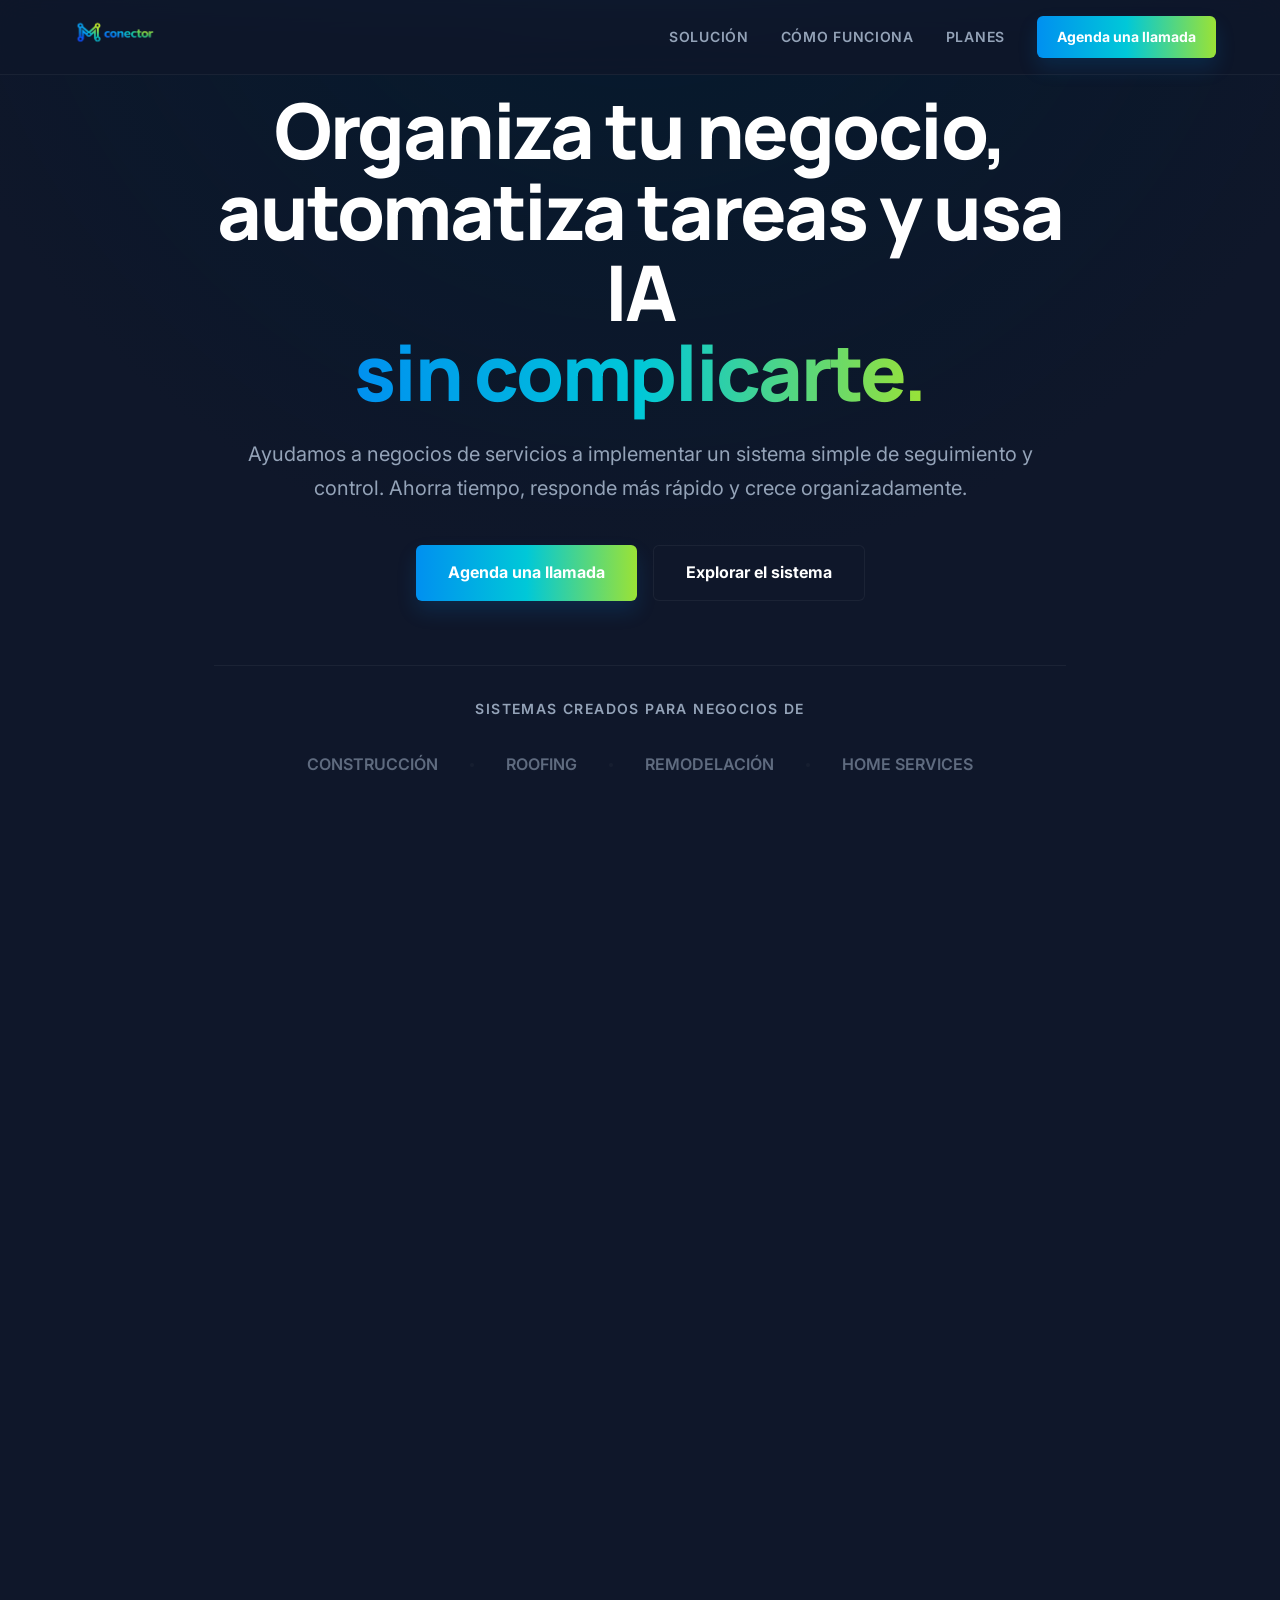
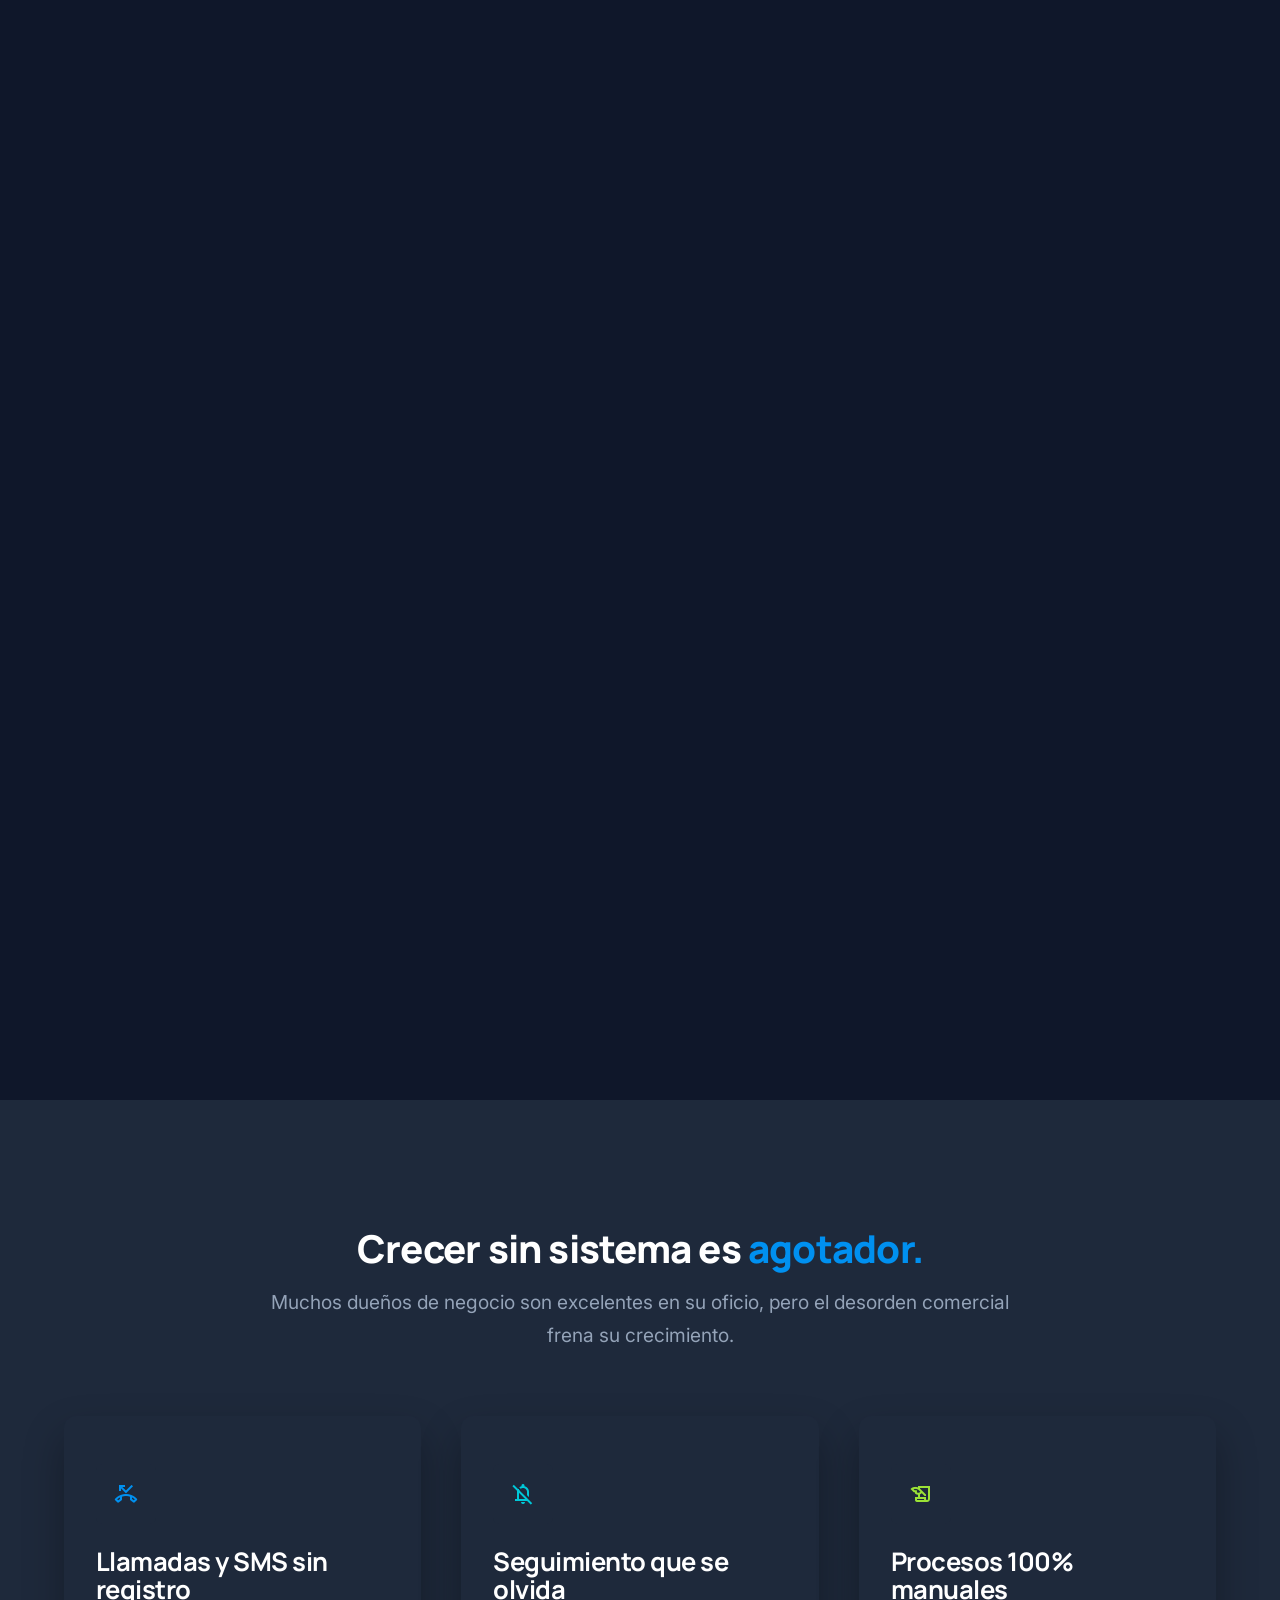
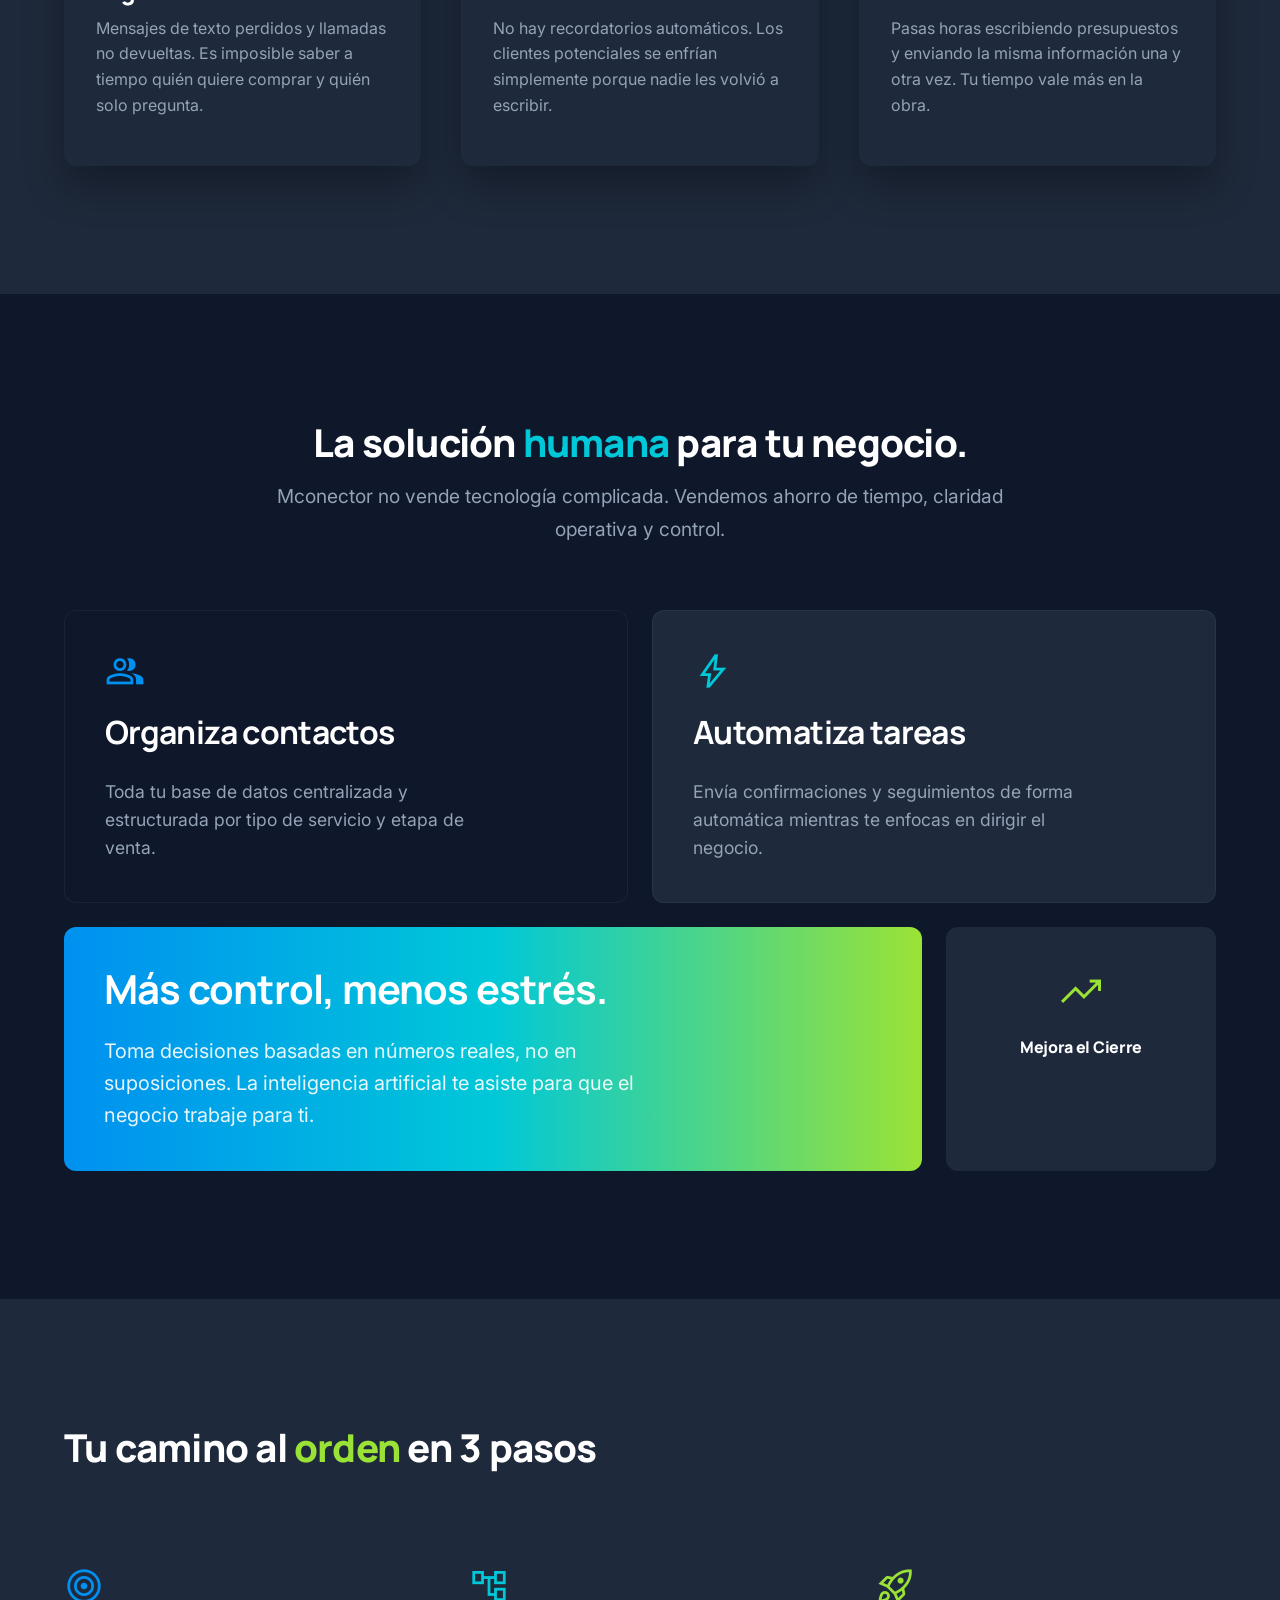
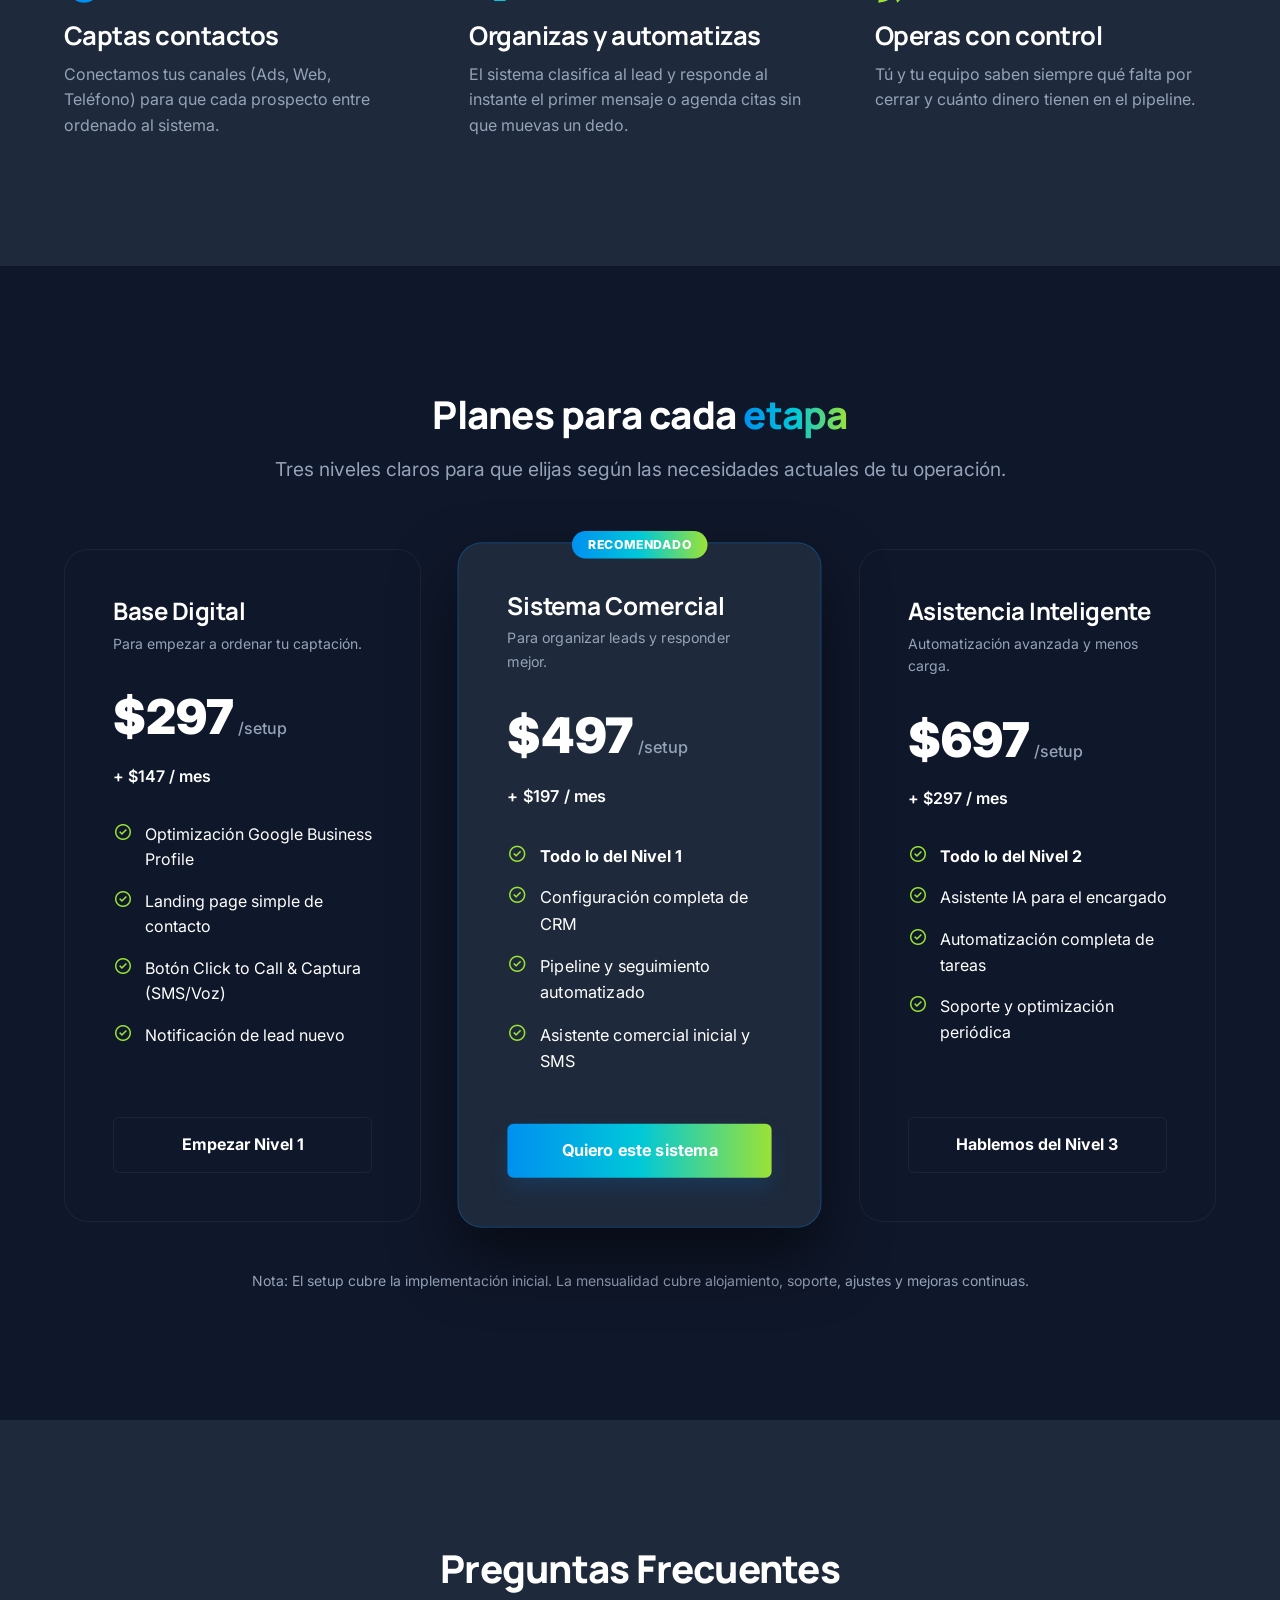
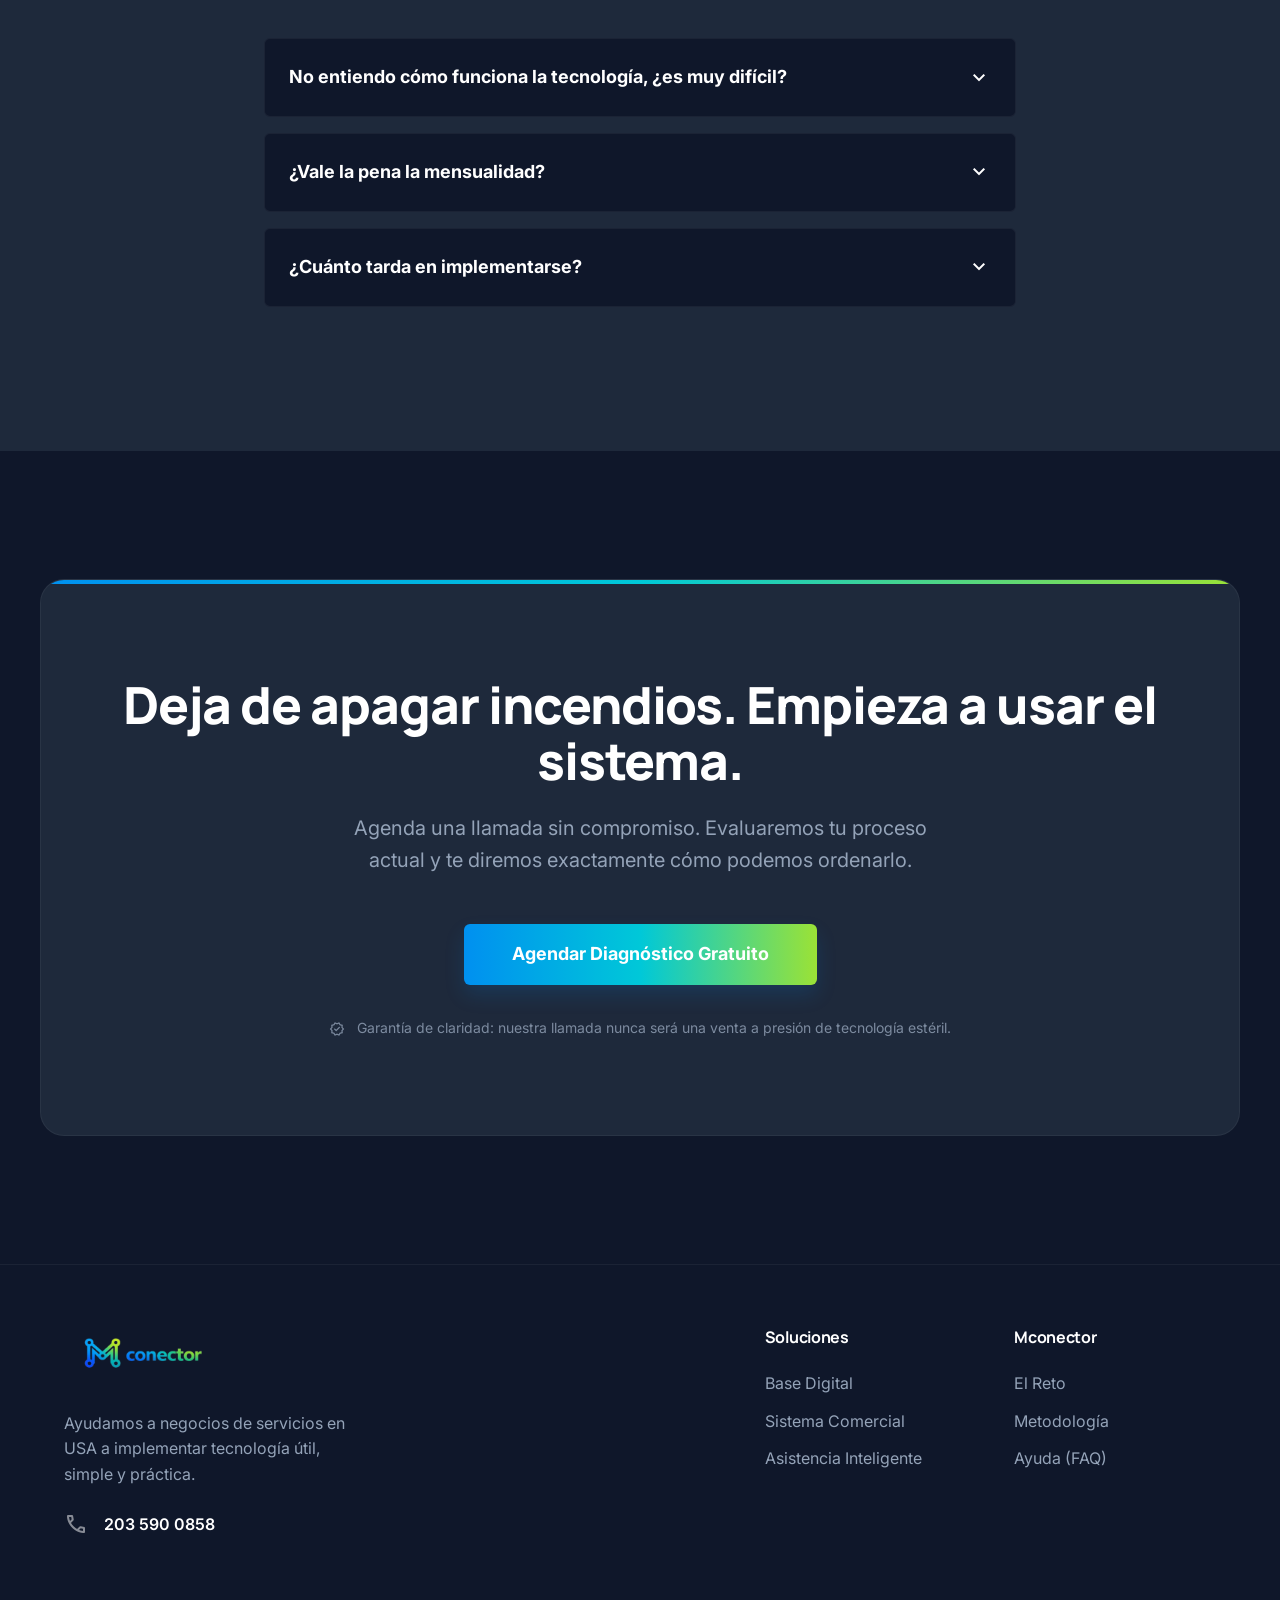
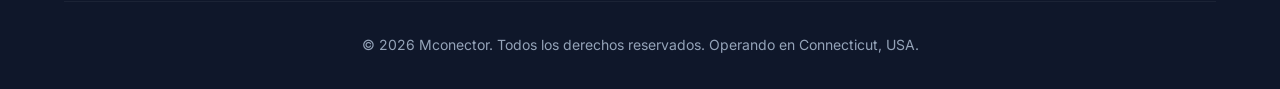
==== index.html @ 0bfb9cb5 "feat: Add Mconector premium landing page with HQ scroll animation" ====
<!DOCTYPE html>
<html lang="es">
<head>
    <meta charset="UTF-8">
    <meta name="viewport" content="width=device-width, initial-scale=1.0">
    <title>Mconector | Tecnología simple para negocios reales</title>
    <link rel="stylesheet" href="styles.css">
</head>
<body>

    <!-- Top Navigation -->
    <nav class="navbar">
        <div class="container flex-between">
            <div class="logo">
                <!-- Using the provided logo -->
                <img src="Marca/logo.png" alt="Mconector" height="32" style="max-height: 36px;">
            </div>
            <div class="nav-links">
                <a href="#solucion" class="nav-link">Solución</a>
                <a href="#como-funciona" class="nav-link">Cómo Funciona</a>
                <a href="#planes" class="nav-link">Planes</a>
                <a href="#contacto" class="btn btn-primary btn-small">Agenda una llamada</a>
            </div>
        </div>
    </nav>

    <!-- 🏆 HERO SECTION (PAS Framework with Canvas Scroll) -->
    <div class="hero-scroll-container">
        <section class="hero">
            <!-- Canvas Animated Background Full -->
            <canvas id="hero-canvas" class="hero-canvas"></canvas>
            
            <div class="container hero-content">
            <h1>Organiza tu negocio, automatiza tareas y usa IA <br><span class="text-gradient">sin complicarte.</span></h1>
            <p class="subtitle">
                Ayudamos a negocios de servicios a implementar un sistema simple de seguimiento y control. Ahorra tiempo, responde más rápido y crece organizadamente.
            </p>
            <div class="hero-actions">
                <a href="#contacto" class="btn btn-primary">Agenda una llamada</a>
                <a href="#solucion" class="btn btn-secondary">Explorar el sistema</a>
            </div>
            
            <div class="trust-bar">
                <span class="trust-text">Sistemas creados para negocios de</span>
                <div style="display: flex; gap: 2rem; align-items: center; opacity: 0.6; font-weight: 600; color: var(--on-surface-variant); flex-wrap: wrap; justify-content: center; margin-top: 1rem;">
                    <span>CONSTRUCCIÓN</span>
                    <span style="width: 4px; height: 4px; border-radius: 50%; background: var(--outline);"></span>
                    <span>ROOFING</span>
                    <span style="width: 4px; height: 4px; border-radius: 50%; background: var(--outline);"></span>
                    <span>REMODELACIÓN</span>
                    <span style="width: 4px; height: 4px; border-radius: 50%; background: var(--outline);"></span>
                    <span>HOME SERVICES</span>
                </div>
            </div>
        </div>
    </section>
    </div>

    <!-- 😤 PROBLEM SECTION -->
    <section class="section-bg-alt" id="problema">
        <div class="container text-center max-w-900" style="max-width: 800px; margin: 0 auto; margin-bottom: 4rem;">
            <h2>Crecer sin sistema es <span style="color: var(--primary);">agotador.</span></h2>
            <p class="subtitle" style="margin: 0 auto;">Muchos dueños de negocio son excelentes en su oficio, pero el desorden comercial frena su crecimiento.</p>
        </div>

        <div class="container grid grid-3">
            <div class="card">
                <div class="card-icon"><span class="material-symbols-outlined">phone_missed</span></div>
                <h3>Llamadas y SMS sin registro</h3>
                <p>Mensajes de texto perdidos y llamadas no devueltas. Es imposible saber a tiempo quién quiere comprar y quién solo pregunta.</p>
            </div>
            <div class="card">
                <div class="card-icon" style="color: var(--secondary);"><span class="material-symbols-outlined">notifications_off</span></div>
                <h3>Seguimiento que se olvida</h3>
                <p>No hay recordatorios automáticos. Los clientes potenciales se enfrían simplemente porque nadie les volvió a escribir.</p>
            </div>
            <div class="card">
                <div class="card-icon" style="color: var(--tertiary);"><span class="material-symbols-outlined">history_edu</span></div>
                <h3>Procesos 100% manuales</h3>
                <p>Pasas horas escribiendo presupuestos y enviando la misma información una y otra vez. Tu tiempo vale más en la obra.</p>
            </div>
        </div>
    </section>

    <!-- ✅ SOLUTION SECTION (Bento Grid) -->
    <section id="solucion">
        <div class="container text-center" style="max-width: 800px; margin: 0 auto; margin-bottom: 4rem;">
            <h2>La solución <span style="color: var(--secondary);">humana</span> para tu negocio.</h2>
            <p class="subtitle" style="margin: 0 auto;">Mconector no vende tecnología complicada. Vendemos ahorro de tiempo, claridad operativa y control.</p>
        </div>

        <div class="container bento-grid">
            <div class="bento-item bento-wide" style="background: var(--surface-base); border: 1px solid var(--outline);">
                <span class="material-symbols-outlined" style="font-size: 2.5rem; color: var(--primary); margin-bottom: 1.5rem;">group</span>
                <h3 style="font-size: 2rem;">Organiza contactos</h3>
                <p style="font-size: 1.1rem; max-width: 400px; margin-top: 1rem;">Toda tu base de datos centralizada y estructurada por tipo de servicio y etapa de venta.</p>
            </div>
            <div class="bento-item bento-wide" style="background: var(--surface-low); border: 1px solid var(--outline);">
                <span class="material-symbols-outlined" style="font-size: 2.5rem; color: var(--secondary); margin-bottom: 1.5rem;">bolt</span>
                <h3 style="font-size: 2rem;">Automatiza tareas</h3>
                <p style="font-size: 1.1rem; max-width: 400px; margin-top: 1rem;">Envía confirmaciones y seguimientos de forma automática mientras te enfocas en dirigir el negocio.</p>
            </div>
            <div class="bento-item bento-large" style="background: var(--brand-gradient); color: white;">
                <h3 style="color: white; font-size: 2.5rem; margin-bottom: 1.5rem;">Más control, menos estrés.</h3>
                <p style="color: rgba(255,255,255,0.9); font-size: 1.25rem; max-width: 600px;">Toma decisiones basadas en números reales, no en suposiciones. La inteligencia artificial te asiste para que el negocio trabaje para ti.</p>
            </div>
            <div class="bento-item flex-center">
                <div style="text-align: center;">
                    <span class="material-symbols-outlined" style="font-size: 3rem; color: var(--tertiary);">trending_up</span>
                    <h4 style="margin-top: 1rem;">Mejora el Cierre</h4>
                </div>
            </div>
        </div>
    </section>

    <!-- 🔄 HOW IT WORKS -->
    <section class="section-bg-alt" id="como-funciona">
        <div class="container">
            <h2>Tu camino al <span class="text-tertiary">orden</span> en 3 pasos</h2>
            
            <div class="step-container">
                <div class="step">
                    <div class="step-line"></div>
                    <div class="step-number">1</div>
                    <span class="material-symbols-outlined step-icon" style="color: var(--primary); font-size: 2.5rem; margin-bottom: 1rem;">target</span>
                    <h3>Captas contactos</h3>
                    <p>Conectamos tus canales (Ads, Web, Teléfono) para que cada prospecto entre ordenado al sistema.</p>
                </div>
                <div class="step">
                    <div class="step-line"></div>
                    <div class="step-number">2</div>
                    <span class="material-symbols-outlined step-icon" style="color: var(--secondary); font-size: 2.5rem; margin-bottom: 1rem;">account_tree</span>
                    <h3>Organizas y automatizas</h3>
                    <p>El sistema clasifica al lead y responde al instante el primer mensaje o agenda citas sin que muevas un dedo.</p>
                </div>
                <div class="step">
                    <div class="step-number">3</div>
                    <span class="material-symbols-outlined step-icon" style="color: var(--tertiary); font-size: 2.5rem; margin-bottom: 1rem;">rocket_launch</span>
                    <h3>Operas con control</h3>
                    <p>Tú y tu equipo saben siempre qué falta por cerrar y cuánto dinero tienen en el pipeline.</p>
                </div>
            </div>
        </div>
    </section>

    <!-- 💰 PRICING/PLANS -->
    <section id="planes">
        <div class="container text-center" style="max-width: 800px; margin: 0 auto; margin-bottom: 4rem;">
            <h2>Planes para cada <span class="text-gradient">etapa</span></h2>
            <p class="subtitle" style="margin: 0 auto;">Tres niveles claros para que elijas según las necesidades actuales de tu operación.</p>
        </div>

        <div class="container grid grid-3">
            <!-- Nivel 1 -->
            <div class="pricing-card">
                <h3 style="font-size: 1.5rem; margin-bottom: 0.5rem;">Base Digital</h3>
                <p style="font-size: 0.875rem;">Para empezar a ordenar tu captación.</p>
                <div class="price">$297 <span>/setup</span></div>
                <p style="font-weight: 600; color: var(--on-surface);">+ $147 / mes</p>
                <ul class="pricing-features">
                    <li><span class="material-symbols-outlined">check_circle</span> <div>Optimización Google Business Profile</div></li>
                    <li><span class="material-symbols-outlined">check_circle</span> <div>Landing page simple de contacto</div></li>
                    <li><span class="material-symbols-outlined">check_circle</span> <div>Botón Click to Call & Captura (SMS/Voz)</div></li>
                    <li><span class="material-symbols-outlined">check_circle</span> <div>Notificación de lead nuevo</div></li>
                </ul>
                <a href="#contacto" class="btn btn-secondary" style="width: 100%;">Empezar Nivel 1</a>
            </div>

            <!-- Nivel 2: Featured -->
            <div class="pricing-card featured">
                <div class="pricing-badge">Recomendado</div>
                <h3 style="font-size: 1.5rem; margin-bottom: 0.5rem;">Sistema Comercial</h3>
                <p style="font-size: 0.875rem;">Para organizar leads y responder mejor.</p>
                <div class="price">$497 <span>/setup</span></div>
                <p style="font-weight: 600; color: var(--on-surface);">+ $197 / mes</p>
                <ul class="pricing-features">
                    <li><span class="material-symbols-outlined">check_circle</span> <div><strong>Todo lo del Nivel 1</strong></div></li>
                    <li><span class="material-symbols-outlined">check_circle</span> <div>Configuración completa de CRM</div></li>
                    <li><span class="material-symbols-outlined">check_circle</span> <div>Pipeline y seguimiento automatizado</div></li>
                    <li><span class="material-symbols-outlined">check_circle</span> <div>Asistente comercial inicial y SMS</div></li>
                </ul>
                <a href="#contacto" class="btn btn-primary" style="width: 100%;">Quiero este sistema</a>
            </div>

            <!-- Nivel 3 -->
            <div class="pricing-card">
                <h3 style="font-size: 1.5rem; margin-bottom: 0.5rem;">Asistencia Inteligente</h3>
                <p style="font-size: 0.875rem;">Automatización avanzada y menos carga.</p>
                <div class="price">$697 <span>/setup</span></div>
                <p style="font-weight: 600; color: var(--on-surface);">+ $297 / mes</p>
                <ul class="pricing-features">
                    <li><span class="material-symbols-outlined">check_circle</span> <div><strong>Todo lo del Nivel 2</strong></div></li>
                    <li><span class="material-symbols-outlined">check_circle</span> <div>Asistente IA para el encargado</div></li>
                    <li><span class="material-symbols-outlined">check_circle</span> <div>Automatización completa de tareas</div></li>
                    <li><span class="material-symbols-outlined">check_circle</span> <div>Soporte y optimización periódica</div></li>
                </ul>
                <a href="#contacto" class="btn btn-secondary" style="width: 100%;">Hablemos del Nivel 3</a>
            </div>
        </div>
        <div class="container text-center" style="margin-top: 3rem;">
            <p style="font-size: 0.875rem; color: var(--on-surface-variant);">Nota: El setup cubre la implementación inicial. La mensualidad cubre alojamiento, soporte, ajustes y mejoras continuas.</p>
        </div>
    </section>

    <!-- ❓ FAQ -->
    <section class="section-bg-alt" id="faq">
        <div class="container" style="max-width: 800px;">
            <h2 class="text-center" style="margin-bottom: 3rem;">Preguntas Frecuentes</h2>
            
            <details class="faq-item">
                <summary class="faq-question">No entiendo cómo funciona la tecnología, ¿es muy difícil? <span class="material-symbols-outlined">expand_more</span></summary>
                <p class="faq-answer">Mconector está diseñado exactamente para quienes no quieren pelear con la tecnología. Nosotros nos encargamos de todo el laberinto técnico por detrás, para que tú y tu equipo reciban un sistema limpio y listo para operar desde su teléfono o computadora.</p>
            </details>
            
            <details class="faq-item">
                <summary class="faq-question">¿Vale la pena la mensualidad? <span class="material-symbols-outlined">expand_more</span></summary>
                <p class="faq-answer">Piensa en la mensualidad como el salario de tu mejor asistente que trabaja 24/7 sin descanso. Responde clientes a las 11 PM un sábado, organiza tus citas y no te deja perder prospectos valiosos. Recuperas la inversión al cerrar uno o dos trabajos que antes se te escapaban por falta de seguimiento.</p>
            </details>

            <details class="faq-item">
                <summary class="faq-question">¿Cuánto tarda en implementarse? <span class="material-symbols-outlined">expand_more</span></summary>
                <p class="faq-answer">Dependiendo del nivel elegido, el sistema se construye y optimiza entre 2 y 4 semanas. Nos aseguramos de que todo funcione perfectamente antes del lanzamiento oficial.</p>
            </details>
        </div>
    </section>

    <!-- 🚀 FINAL CTA -->
    <section id="contacto" style="padding: 4rem 0;">
        <div class="container cta-section">
            <h2 style="font-size: clamp(2.5rem, 4vw, 3.5rem); margin-bottom: 1.5rem;">Deja de apagar incendios. Empieza a usar el sistema.</h2>
            <p style="font-size: 1.25rem; max-width: 600px; margin: 0 auto 3rem;">Agenda una llamada sin compromiso. Evaluaremos tu proceso actual y te diremos exactamente cómo podemos ordenarlo.</p>
            <a href="mailto:mconector10@gmail.com" class="btn btn-primary" style="font-size: 1.125rem; padding: 1rem 3rem;">Agendar Diagnóstico Gratuito</a>
            <p style="margin-top: 2rem; font-size: 0.875rem; opacity: 0.8;"><span class="material-symbols-outlined" style="vertical-align: middle; font-size: 1rem; margin-right: 0.5rem;">verified</span> Garantía de claridad: nuestra llamada nunca será una venta a presión de tecnología estéril.</p>
        </div>
    </section>

    <!-- Footer -->
    <footer>
        <div class="container footer-grid">
            <div style="grid-column: span 2;">
                <img src="Marca/logo.png" alt="Mconector" class="footer-logo">
                <p style="max-width: 300px;">Ayudamos a negocios de servicios en USA a implementar tecnología útil, simple y práctica.</p>
                <div style="margin-top: 1.5rem; display: flex; gap: 1rem;">
                    <span class="material-symbols-outlined" style="opacity: 0.5;">phone</span> <span style="font-weight: 600; color: var(--on-surface);">203 590 0858</span>
                </div>
            </div>
            <div>
                <h4 class="footer-heading">Soluciones</h4>
                <ul class="footer-links">
                    <li><a href="#planes">Base Digital</a></li>
                    <li><a href="#planes">Sistema Comercial</a></li>
                    <li><a href="#planes">Asistencia Inteligente</a></li>
                </ul>
            </div>
            <div>
                <h4 class="footer-heading">Mconector</h4>
                <ul class="footer-links">
                    <li><a href="#problema">El Reto</a></li>
                    <li><a href="#como-funciona">Metodología</a></li>
                    <li><a href="#faq">Ayuda (FAQ)</a></li>
                </ul>
            </div>
        </div>
        <div class="container">
            <div class="copyright">
                &copy; 2026 Mconector. Todos los derechos reservados. Operando en Connecticut, USA.
            </div>
        </div>
    </footer>

    <script>
        // Simple script to toggle FAQ answers
        document.querySelectorAll('details').forEach((detail) => {
            detail.addEventListener('click', (e) => {
                const icon = detail.querySelector('.material-symbols-outlined');
                if (!detail.open) {
                    icon.style.transform = 'rotate(180deg)';
                } else {
                    icon.style.transform = 'rotate(0deg)';
                }
            });
        });

        // 🖼️ Canvas Scroll Animation for Hero Background
        const canvas = document.getElementById('hero-canvas');
        const context = canvas.getContext('2d');
        const frameCount = 200;
        
        // Define directory
        const imgPath = (index) => `framed6f1-jpg/ezgif-frame-${index.toString().padStart(3, '0')}.jpg`;

        // Preload images
        const images = [];
        let imagesLoaded = 0;
        
        for (let i = 1; i <= frameCount; i++) {
            const img = new Image();
            img.src = imgPath(i);
            img.onload = () => {
                imagesLoaded++;
                if (imagesLoaded === 1) { // Draw first frame immediately
                    drawFrame(0);
                }
            };
            images.push(img);
        }

        // Resize Canvas efficiently with High-DPI support
        function resizeCanvas() {
            const ratio = window.devicePixelRatio || 1;
            const width = window.innerWidth;
            const height = window.innerHeight;
            
            canvas.width = width * ratio;
            canvas.height = height * ratio;
            
            // Set CSS visual size
            canvas.style.width = width + 'px';
            canvas.style.height = height + 'px';
            
            context.scale(ratio, ratio);
            
            // Re-enable smoothing after resize
            context.imageSmoothingEnabled = true;
            context.imageSmoothingQuality = 'high';
            
            drawFrame(currentFrame);
        }

        let currentFrame = 0;

        function drawFrame(index) {
            currentFrame = index;
            // Use logical width/height since context is scaled
            const cw = window.innerWidth;
            const ch = window.innerHeight;
            
            if (!images[index] || !images[index].complete || cw === 0) return;
            
            const img = images[index];
            
            // Contain styling to prevent excessive zoom and pixelation on widescreens
            // The black background of the images will blend out due to mix-blend-mode: screen
            let scale = Math.min(cw / img.width, ch / img.height);
            
            // Make it slightly larger so it occupies a good portion of the screen, up to 120% of the screen height, but no more
            scale = scale * 1.2; 
            
            const drawWidth = img.width * scale;
            const drawHeight = img.height * scale;
            
            const x = (cw / 2) - (drawWidth / 2);
            const y = (ch / 2) - (drawHeight / 2);
            
            context.clearRect(0, 0, cw, ch);
            context.globalCompositeOperation = 'screen';
            context.drawImage(img, x, y, drawWidth, drawHeight);
        }

        window.addEventListener('resize', resizeCanvas);
        resizeCanvas();

        // Scroll Logic to scrub through frames
        window.addEventListener('scroll', () => {
            const container = document.querySelector('.hero-scroll-container');
            const rect = container.getBoundingClientRect();
            
            // Maximum scroll distance in pixels relative to viewport
            const maxScroll = rect.height - window.innerHeight;
            
            // If the element has started scrolling up past the viewport top
            let scrollFraction = 0;
            if (rect.top <= 0) {
                // Calculate how much we've scrolled inside the container
                scrollFraction = -rect.top / maxScroll;
            }
            
            // Clamp fraction between 0.0 and 1.0
            scrollFraction = Math.min(Math.max(scrollFraction, 0), 1);
            
            // Calculate corresponding frame (0 to 199)
            const frameIndex = Math.floor(scrollFraction * (frameCount - 1));
            
            // Use requestAnimationFrame for smooth drawing
            requestAnimationFrame(() => drawFrame(frameIndex));
        });
    </script>
</body>
</html>
---- styles.css ----
@import url('https://fonts.googleapis.com/css2?family=Inter:wght@300;400;500;600;700;800;900&family=Manrope:wght@400;500;600;700;800&display=swap');
@import url('https://fonts.googleapis.com/css2?family=Material+Symbols+Outlined:opsz,wght,FILL,GRAD@20..48,100..700,0..1,-50..200');

:root {
  /* Mconector Official Palette */
  --primary: #0090F0;
  --secondary: #00C8D8;
  --tertiary: #9BE236;
  
  /* DARK THEME */
  --surface-base: #0F172A; /* Azul Oscuro */
  --surface-low: #1E293B; /* Slate 800 */
  --surface-card: #1E293B;
  
  --on-surface: #FFFFFF;
  --on-surface-variant: #94A3B8; /* Slate 400 */
  
  --outline: rgba(255, 255, 255, 0.05); /* Lighter border for dark mode */
  
  --brand-gradient: linear-gradient(to right, var(--primary), var(--secondary), var(--tertiary));
  --hero-gradient: radial-gradient(circle at 50% -20%, rgba(0, 144, 240, 0.15) 0%, rgba(15, 23, 42, 1) 60%);
  
  /* Radii */
  --radius-md: 0.375rem;
  --radius-lg: 0.75rem;
  --radius-xl: 1.5rem;
  
  /* Dark Mode Shadows */
  --shadow-ambient: 0 20px 40px rgba(0, 0, 0, 0.3);
  --shadow-heavy: 0 30px 60px rgba(0, 0, 0, 0.5);
}

/* Reset & Base */
* {
  margin: 0;
  padding: 0;
  box-sizing: border-box;
}

html {
  scroll-behavior: smooth;
}

body {
  font-family: 'Inter', sans-serif;
  background-color: var(--surface-base);
  color: var(--on-surface);
  line-height: 1.6;
  -webkit-font-smoothing: antialiased;
  -moz-osx-font-smoothing: grayscale;
}

/* Typography Hierarchy */
h1, h2, h3, h4, h5, h6 {
  font-family: 'Manrope', 'Inter', sans-serif; /* Using Manrope for headings to add editorial feel */
  font-weight: 800;
  line-height: 1.1;
  color: var(--on-surface);
  letter-spacing: -0.02em;
}

h1 {
  font-size: clamp(3rem, 5vw, 4.5rem);
  margin-bottom: 1.5rem;
}

h2 {
  font-size: clamp(2rem, 3vw, 3rem);
  margin-bottom: 1rem;
}

h3 {
  font-size: clamp(1.25rem, 2vw, 1.75rem);
  font-weight: 700;
  margin-bottom: 0.75rem;
}

p.subtitle {
  font-size: clamp(1.125rem, 1.5vw, 1.25rem);
  color: var(--on-surface-variant);
  margin-bottom: 2.5rem;
  max-width: 65ch;
  line-height: 1.7;
}

p {
  color: var(--on-surface-variant);
}

/* Text Utilities */
.text-gradient {
  background: var(--brand-gradient);
  -webkit-background-clip: text;
  -webkit-text-fill-color: transparent;
  background-clip: text;
}

.text-primary { color: var(--primary); }
.text-secondary { color: var(--secondary); }
.text-tertiary { color: var(--tertiary); }
.text-accent { color: var(--tertiary); }

/* Layout & Containers */
.container {
  max-width: 1200px;
  margin: 0 auto;
  padding: 0 1.5rem;
}

section {
  padding: 8rem 0;
}

.section-bg-alt {
  background-color: var(--surface-low);
}

/* Flex & Grid Utilities */
.grid { display: grid; }
.grid-2 { grid-template-columns: repeat(auto-fit, minmax(300px, 1fr)); gap: 3rem; }
.grid-3 { grid-template-columns: repeat(auto-fit, minmax(300px, 1fr)); gap: 2.5rem; }
.flex-center { display: flex; align-items: center; justify-content: center; }
.flex-between { display: flex; align-items: center; justify-content: space-between; }

/* Components */
/* Navbar */
.navbar {
  position: fixed;
  top: 0;
  left: 0;
  width: 100%;
  z-index: 100;
  background: rgba(15, 23, 42, 0.85); /* Dark background with opacity */
  backdrop-filter: blur(16px);
  -webkit-backdrop-filter: blur(16px);
  padding: 1rem 0;
  border-bottom: 1px solid var(--outline);
  transition: all 0.3s ease;
}

.nav-links {
  display: flex;
  gap: 2rem;
  align-items: center;
}

.nav-link {
  text-decoration: none;
  color: var(--on-surface-variant);
  font-weight: 600;
  font-size: 0.875rem;
  text-transform: uppercase;
  letter-spacing: 0.05em;
  transition: color 0.2s ease;
}

.nav-link:hover {
  color: var(--primary);
}

/* Buttons */
.btn {
  display: inline-flex;
  align-items: center;
  justify-content: center;
  padding: 0.875rem 2rem;
  border-radius: var(--radius-md);
  font-weight: 700;
  font-size: 1rem;
  text-decoration: none;
  transition: all 0.3s cubic-bezier(0.4, 0, 0.2, 1);
  cursor: pointer;
  border: none;
}

.btn-primary {
  background: var(--brand-gradient);
  color: white;
  box-shadow: 0 10px 20px rgba(0, 144, 240, 0.15);
}

.btn-primary:hover {
  box-shadow: 0 15px 25px rgba(0, 144, 240, 0.25);
  transform: translateY(-2px);
}

.btn-secondary {
  background: var(--surface-base);
  color: var(--on-surface);
  border: 1px solid var(--outline);
}

.btn-secondary:hover {
  border-color: var(--primary);
  color: var(--primary);
  transform: translateY(-2px);
}

.btn-small {
  padding: 0.6rem 1.25rem;
  font-size: 0.875rem;
}

/* Hero Scroll Section */
.hero-scroll-container {
  height: 300vh; /* Scrubbing height */
  position: relative;
}

.hero {
  position: sticky;
  top: 0;
  height: 100vh;
  padding-top: 6rem;
  background: var(--hero-gradient);
  overflow: hidden;
  display: flex;
  align-items: center;
  z-index: 10;
}

/* Background Canvas Animation - Full Header */
.hero-canvas {
  position: absolute;
  top: 0;
  left: 0;
  width: 100%;
  height: 100%;
  z-index: 1;
  opacity: 0.7; /* Increased visibility */
  pointer-events: none;
  mix-blend-mode: screen; /* Keeps the black background invisible */
  filter: brightness(1.2) contrast(1.2); /* Enhances the glow without heavy blurring */
}

.hero-content {
  text-align: center;
  max-width: 900px;
  margin: 0 auto;
  position: relative;
  z-index: 2;
}

.hero-content h1 {
  font-size: clamp(3rem, 6vw, 5.5rem);
  line-height: 1.05;
  letter-spacing: -0.03em;
}

.hero-content p.subtitle {
  margin-left: auto;
  margin-right: auto;
  font-size: 1.25rem;
}

.hero-actions {
  display: flex;
  gap: 1rem;
  justify-content: center;
  margin-top: 2.5rem;
}

/* Trust Bar */
.trust-bar {
  margin-top: 4rem;
  padding-top: 2rem;
  border-top: 1px solid var(--outline);
  display: flex;
  flex-direction: column;
  align-items: center;
  gap: 1rem;
}

.trust-text {
  font-size: 0.875rem;
  text-transform: uppercase;
  letter-spacing: 0.1em;
  color: var(--on-surface-variant);
  font-weight: 600;
}

/* Problem Section / Architectural Precision Cards */
.card {
  background: var(--surface-card);
  padding: 3rem 2rem;
  border-radius: var(--radius-lg);
  box-shadow: var(--shadow-ambient);
  transition: transform 0.4s ease, box-shadow 0.4s ease;
  position: relative;
  overflow: hidden;
}

.card:hover {
  transform: translateY(-8px);
  box-shadow: var(--shadow-heavy);
}

.card::before {
  content: '';
  position: absolute;
  top: 0;
  left: 0;
  width: 100%;
  height: 4px;
  background: var(--brand-gradient);
  opacity: 0;
  transition: opacity 0.3s ease;
}

.card:hover::before {
  opacity: 1;
}

.card-icon {
  font-size: 2.5rem;
  margin-bottom: 1.5rem;
  background: var(--surface-low);
  width: 60px;
  height: 60px;
  display: flex;
  align-items: center;
  justify-content: center;
  border-radius: var(--radius-md);
  color: var(--primary);
}

/* Tonal Layering for Pricing */
.pricing-card {
  background: var(--surface-base);
  border: 1px solid var(--outline);
  padding: 3rem;
  border-radius: var(--radius-xl);
  display: flex;
  flex-direction: column;
  position: relative;
}

.pricing-card.featured {
  background: var(--surface-low);
  border-color: rgba(0, 144, 240, 0.3);
  box-shadow: var(--shadow-heavy);
  transform: scale(1.02);
  z-index: 2;
}

.pricing-badge {
  position: absolute;
  top: -12px;
  left: 50%;
  transform: translateX(-50%);
  background: var(--brand-gradient);
  color: white;
  padding: 0.25rem 1rem;
  border-radius: 20px;
  font-size: 0.75rem;
  font-weight: 800;
  text-transform: uppercase;
  letter-spacing: 0.05em;
}

.price {
  font-size: 3rem;
  font-weight: 900;
  color: var(--on-surface);
  margin: 1.5rem 0 0.5rem;
  display: flex;
  align-items: baseline;
}

.price span {
  font-size: 1rem;
  font-weight: 500;
  color: var(--on-surface-variant);
  margin-left: 0.25rem;
}

.pricing-features {
  list-style: none;
  margin: 2rem 0;
  flex-grow: 1;
}

.pricing-features li {
  display: flex;
  align-items: flex-start;
  gap: 0.75rem;
  margin-bottom: 1rem;
  color: var(--on-surface);
}

.pricing-features .material-symbols-outlined {
  color: var(--tertiary);
  font-size: 1.25rem;
  flex-shrink: 0;
}

/* Bento Grid */
.bento-grid {
  display: grid;
  grid-template-columns: repeat(4, 1fr);
  gap: 1.5rem;
}

.bento-item {
  background: var(--surface-low);
  border-radius: var(--radius-lg);
  padding: 2.5rem;
  overflow: hidden;
  position: relative;
  display: flex;
  flex-direction: column;
  justify-content: space-between;
}

.bento-wide { grid-column: span 2; }
.bento-large { grid-column: span 3; }
.bento-tall { grid-row: span 2; }

/* How it works */
.step-container {
  display: flex;
  gap: 4rem;
  margin-top: 4rem;
  position: relative;
}

.step {
  flex: 1;
  position: relative;
  padding-top: 2rem;
}

.step-number {
  position: absolute;
  top: -40px;
  left: -20px;
  font-size: 8rem;
  font-weight: 900;
  color: var(--surface-low);
  opacity: 0.7;
  z-index: -1;
  user-select: none;
}

.step-line {
  position: absolute;
  top: 30px;
  left: 60px;
  right: -60px;
  height: 2px;
  background: var(--outline);
  z-index: -2;
}

.step:last-child .step-line {
  display: none;
}

/* FAQ */
.faq-item {
  background: var(--surface-base);
  border: 1px solid var(--outline);
  border-radius: var(--radius-md);
  margin-bottom: 1rem;
  padding: 1.5rem;
}

.faq-question {
  display: flex;
  justify-content: space-between;
  align-items: center;
  font-weight: 700;
  font-size: 1.125rem;
  cursor: pointer;
  color: var(--on-surface);
}

.faq-answer {
  margin-top: 1rem;
  color: var(--on-surface-variant);
  line-height: 1.6;
}

/* Final CTA */
.cta-section {
  background: var(--surface-low);
  color: white;
  text-align: center;
  padding: 6rem 2rem;
  border-radius: var(--radius-xl);
  margin: 4rem auto; /* Fix alignment */
  border: 1px solid var(--outline);
  position: relative;
  overflow: hidden;
}

.cta-section::before {
  content: '';
  position: absolute;
  top: 0;
  left: 0;
  right: 0;
  height: 4px;
  background: var(--brand-gradient);
}

/* Footer */
footer {
  background: var(--surface-base);
  border-top: 1px solid var(--outline);
  padding: 4rem 0 2rem;
}

.footer-grid {
  display: grid;
  grid-template-columns: 2fr 1fr 1fr 1fr;
  gap: 3rem;
  margin-bottom: 4rem;
}

.footer-logo {
  max-width: 150px;
  margin-bottom: 1.5rem;
}

.footer-heading {
  font-weight: 700;
  margin-bottom: 1.5rem;
  color: var(--on-surface);
}

.footer-links {
  list-style: none;
}

.footer-links li {
  margin-bottom: 0.75rem;
}

.footer-links a {
  text-decoration: none;
  color: var(--on-surface-variant);
  transition: color 0.2s;
}

.footer-links a:hover {
  color: var(--primary);
}

.copyright {
  text-align: center;
  color: var(--on-surface-variant);
  font-size: 0.875rem;
  padding-top: 2rem;
  border-top: 1px solid var(--outline);
}

/* Responsive adjustments */
@media (max-width: 900px) {
  .nav-links { display: none; }
  .grid-3, .grid-2 { grid-template-columns: 1fr; }
  .bento-grid { grid-template-columns: 1fr; }
  .bento-wide, .bento-large, .bento-tall { grid-column: span 1; grid-row: span 1; }
  .step-container { flex-direction: column; gap: 3rem; }
  .step-line { display: none; }
  .pricing-card.featured { transform: scale(1); }
  .footer-grid { grid-template-columns: 1fr 1fr; }
  .hero { padding-top: 8rem; }
}

@media (max-width: 600px) {
  .footer-grid { grid-template-columns: 1fr; }
  .hero-actions { flex-direction: column; }
}

/* Utilities */
.margin-bottom-2 { margin-bottom: 0.5rem; }
.margin-bottom-4 { margin-bottom: 1rem; }
.margin-bottom-8 { margin-bottom: 2rem; }
.text-center { text-align: center; }
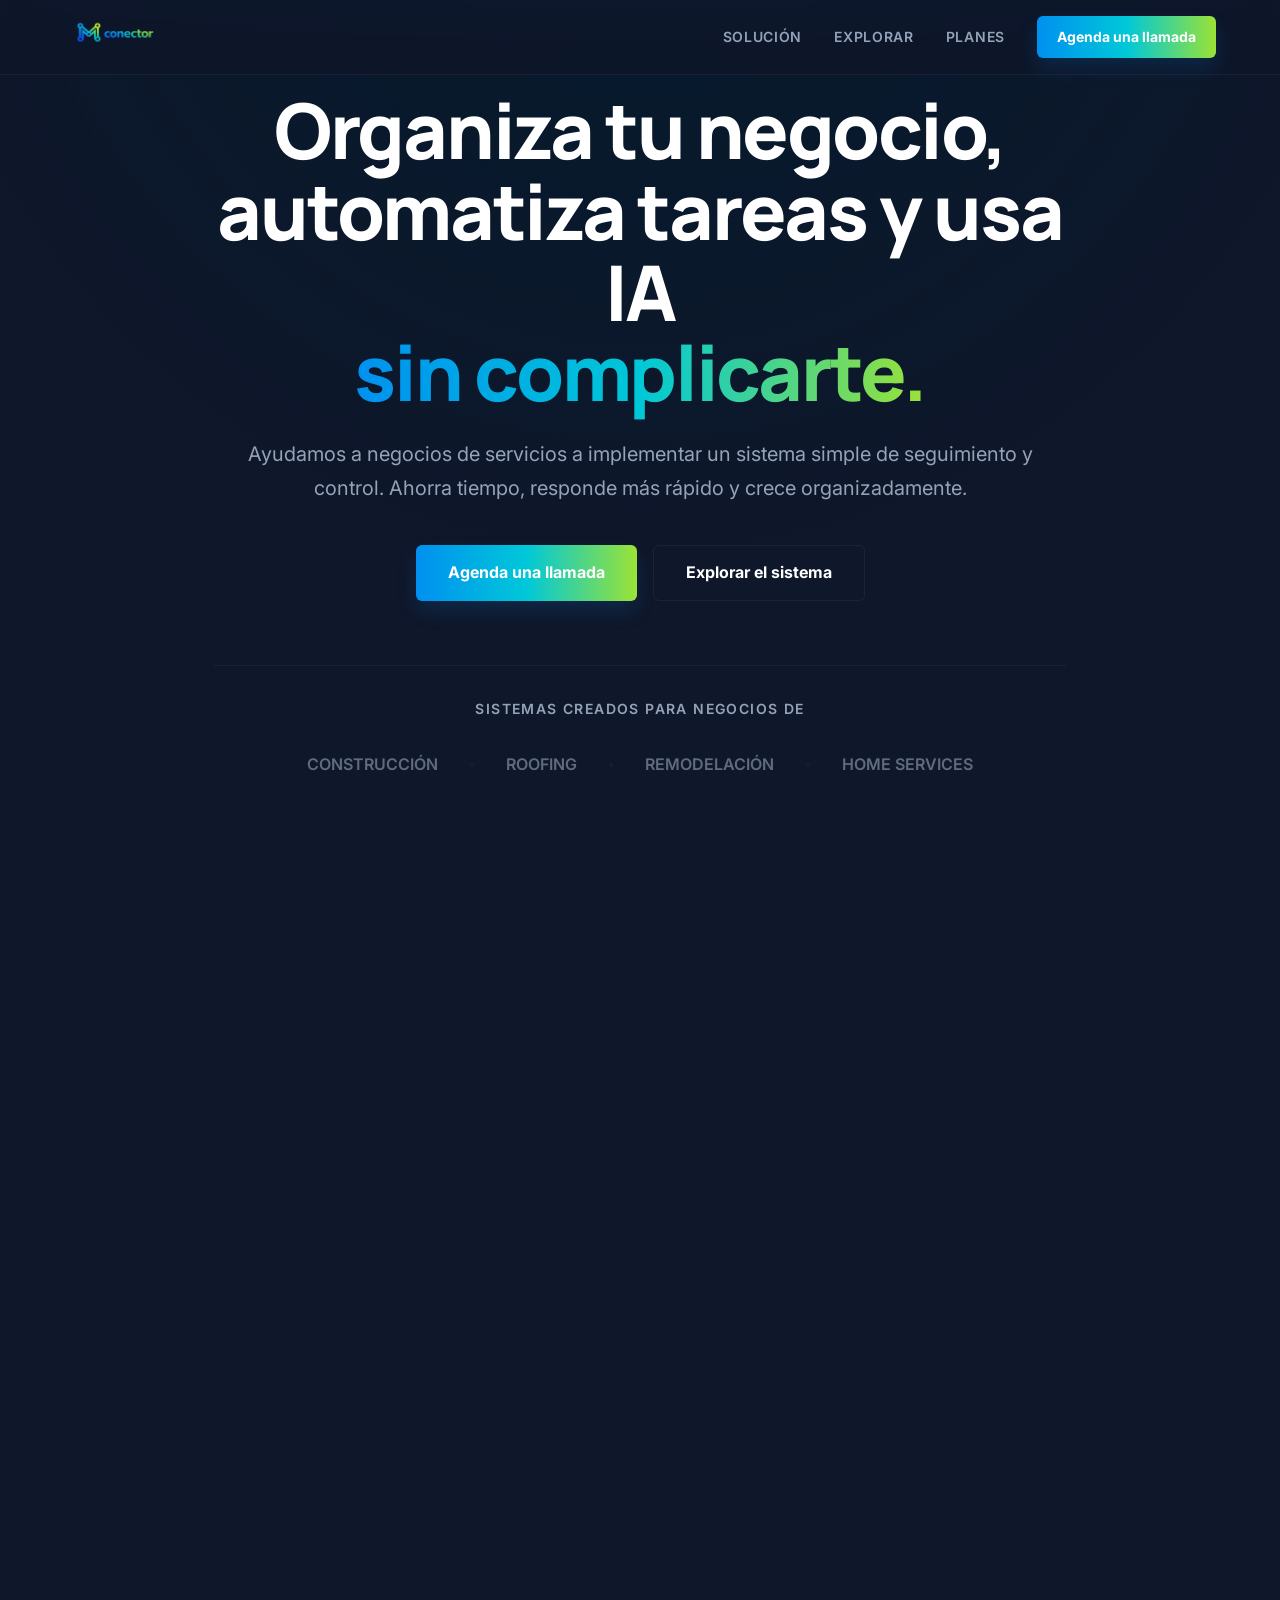
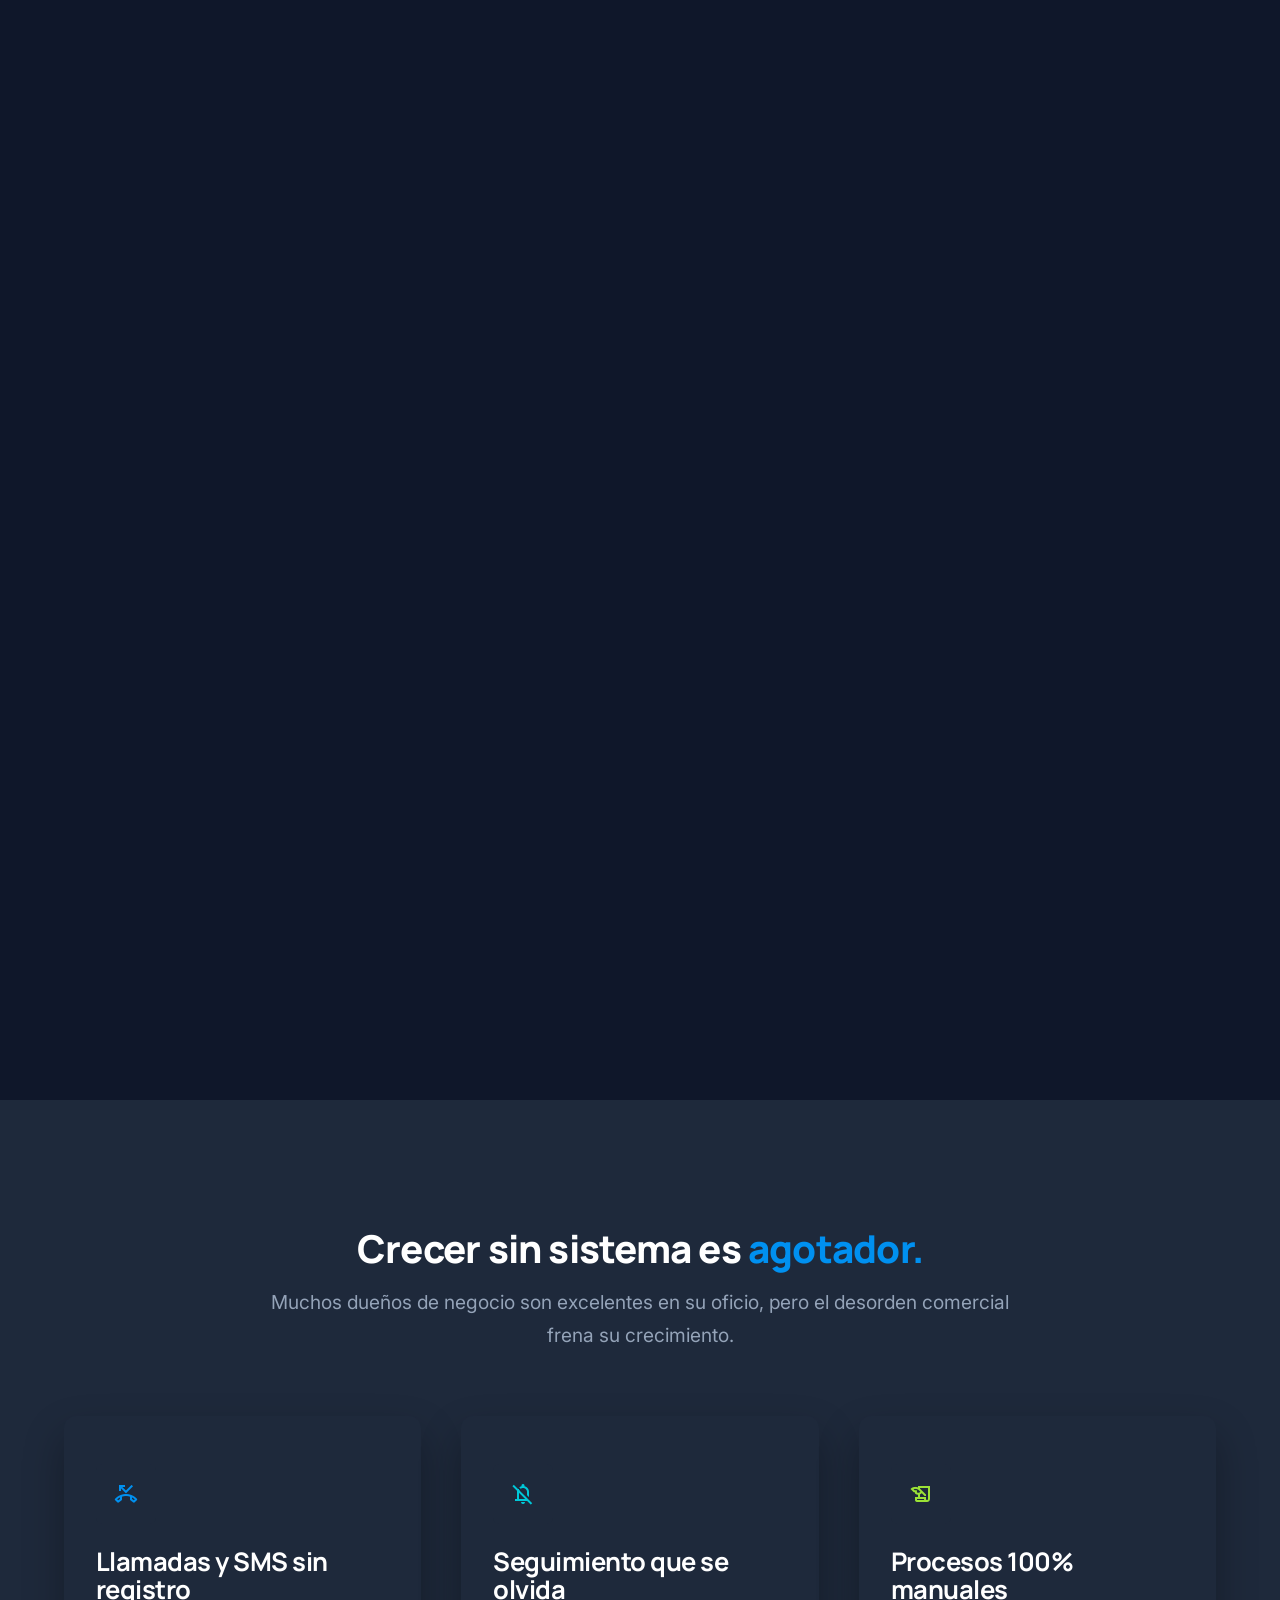
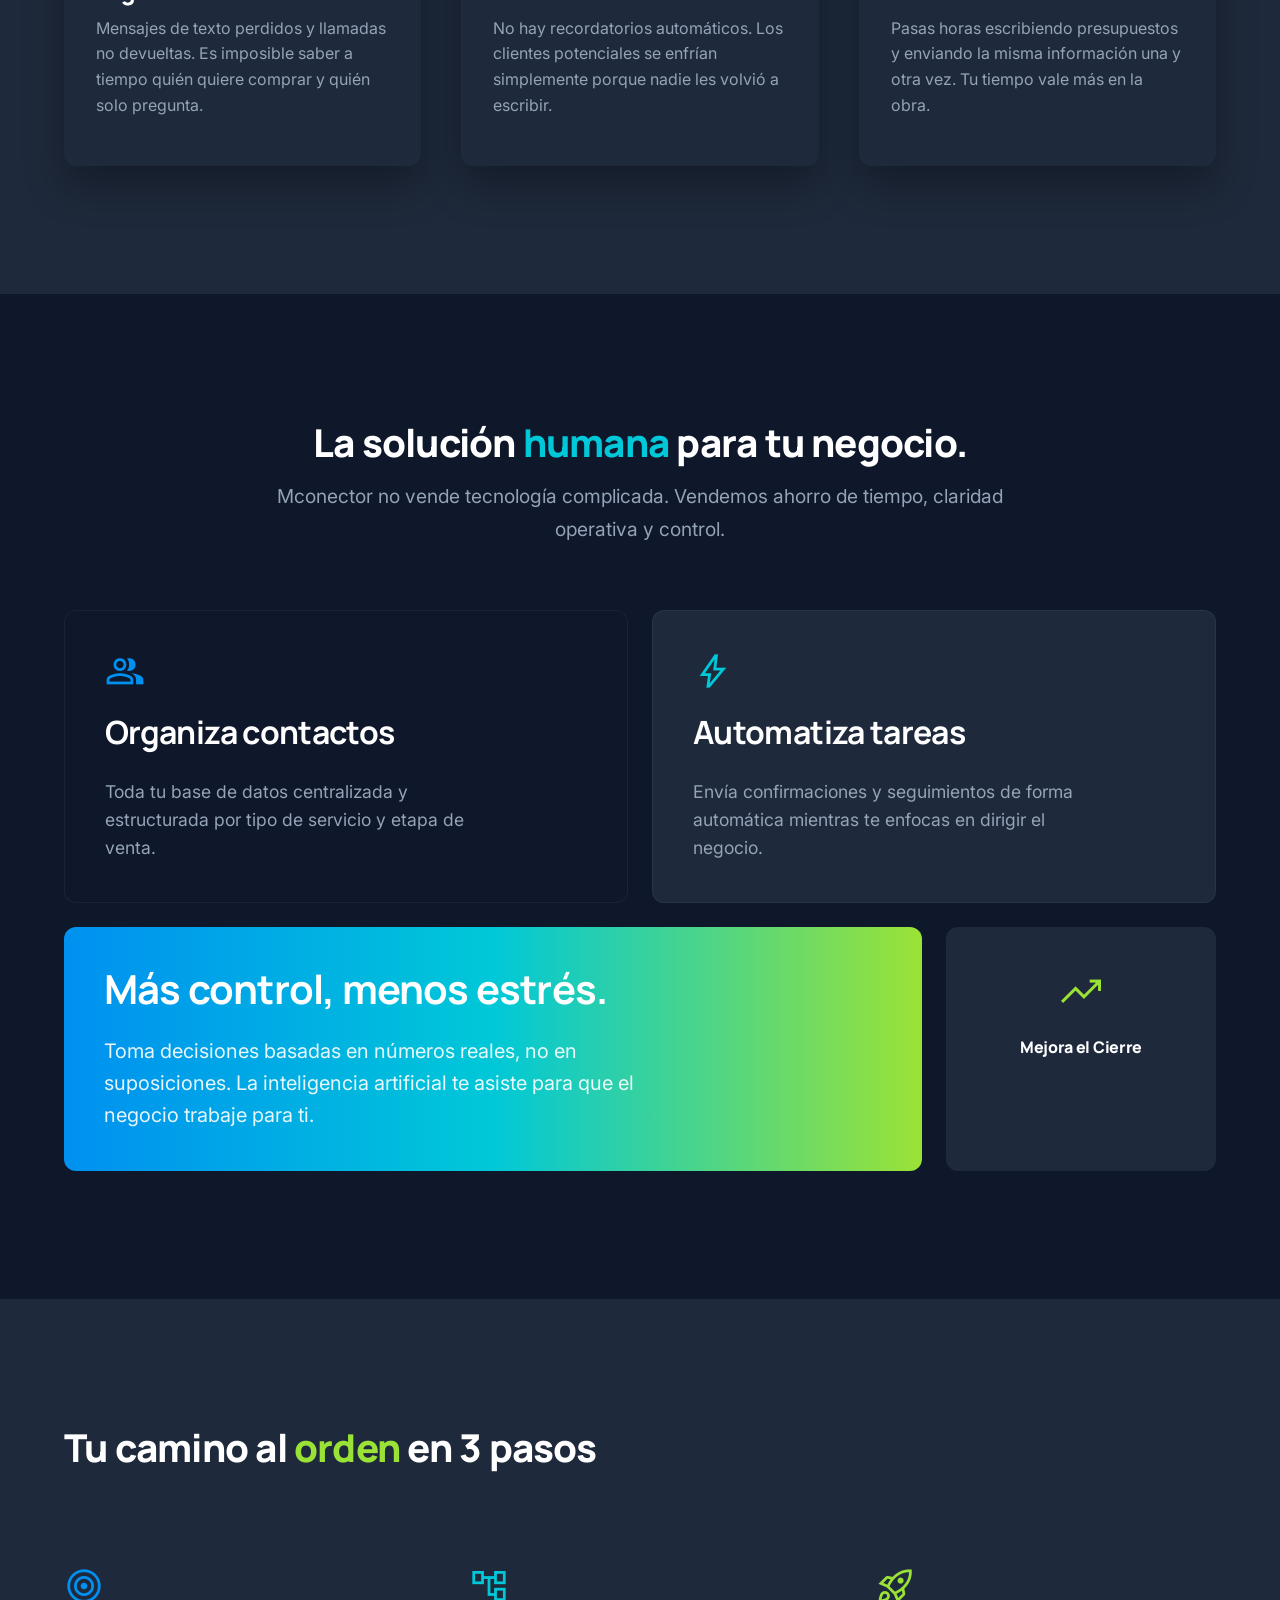
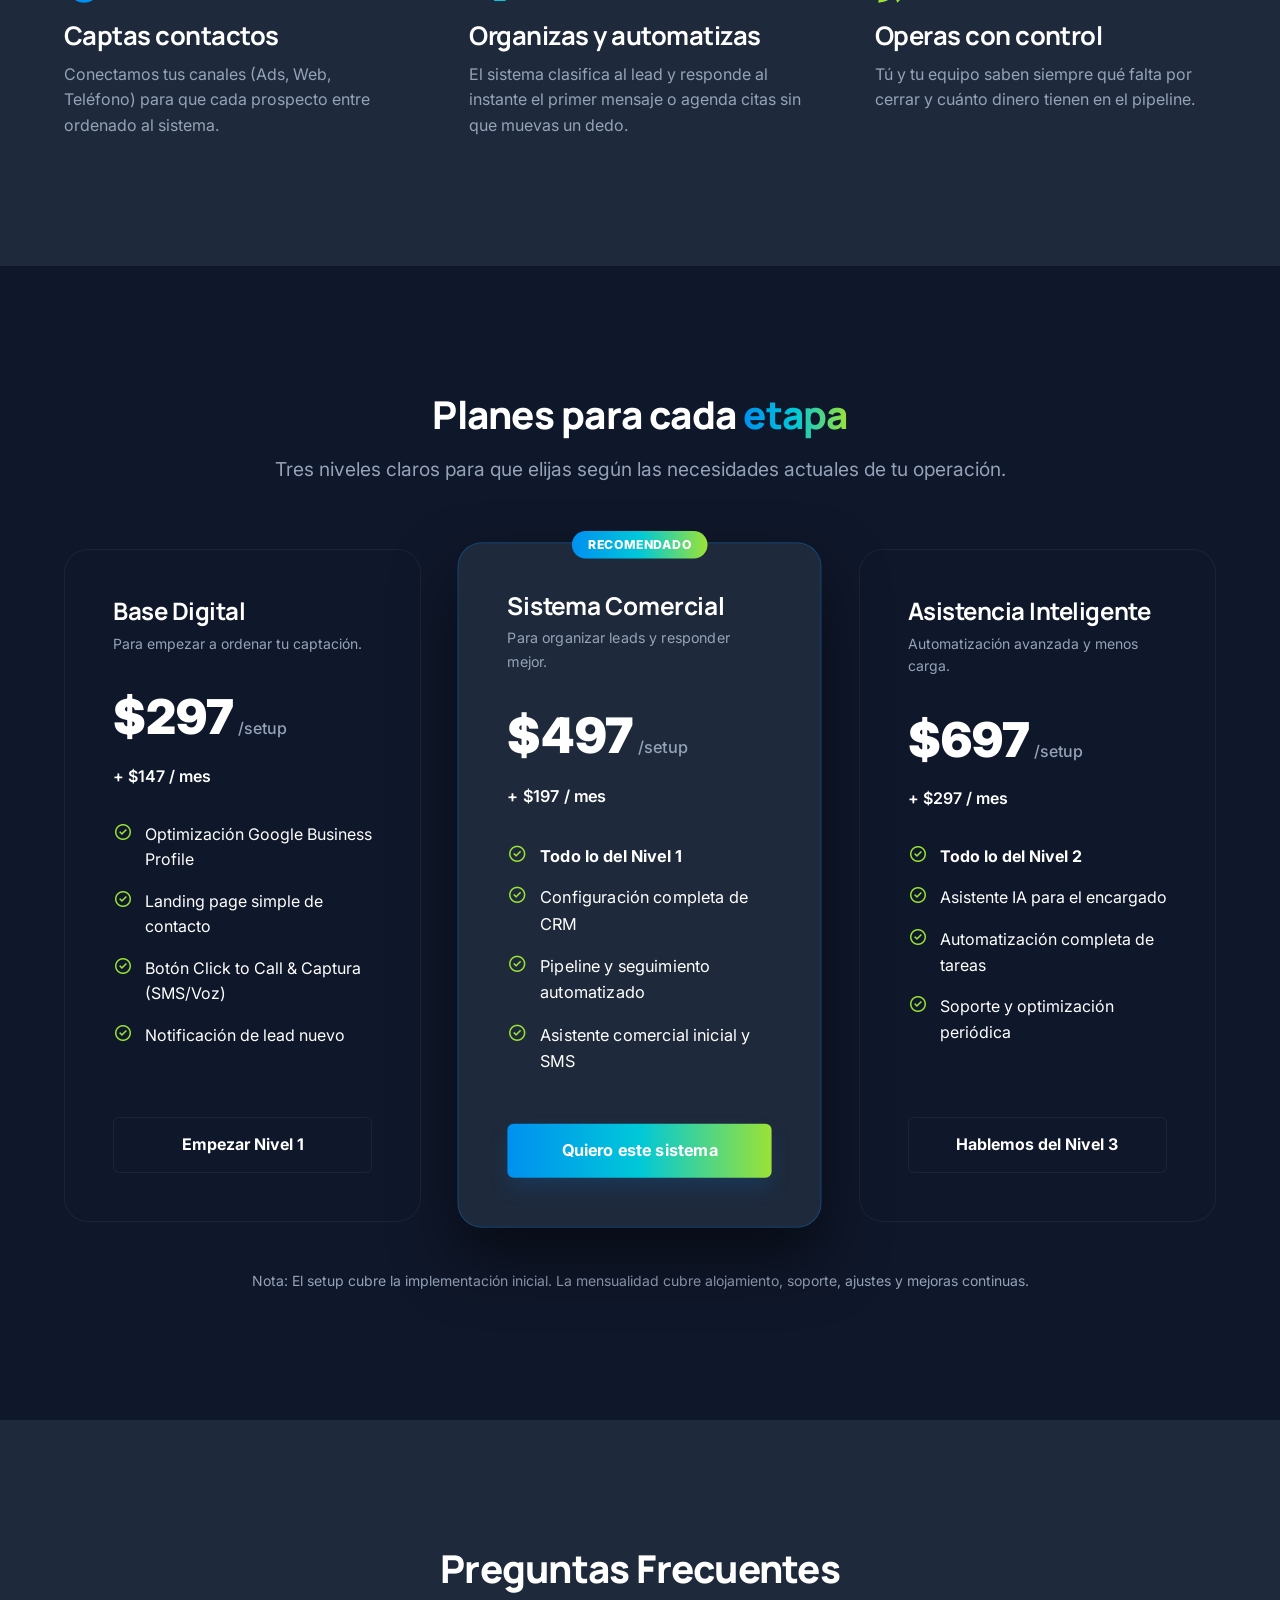
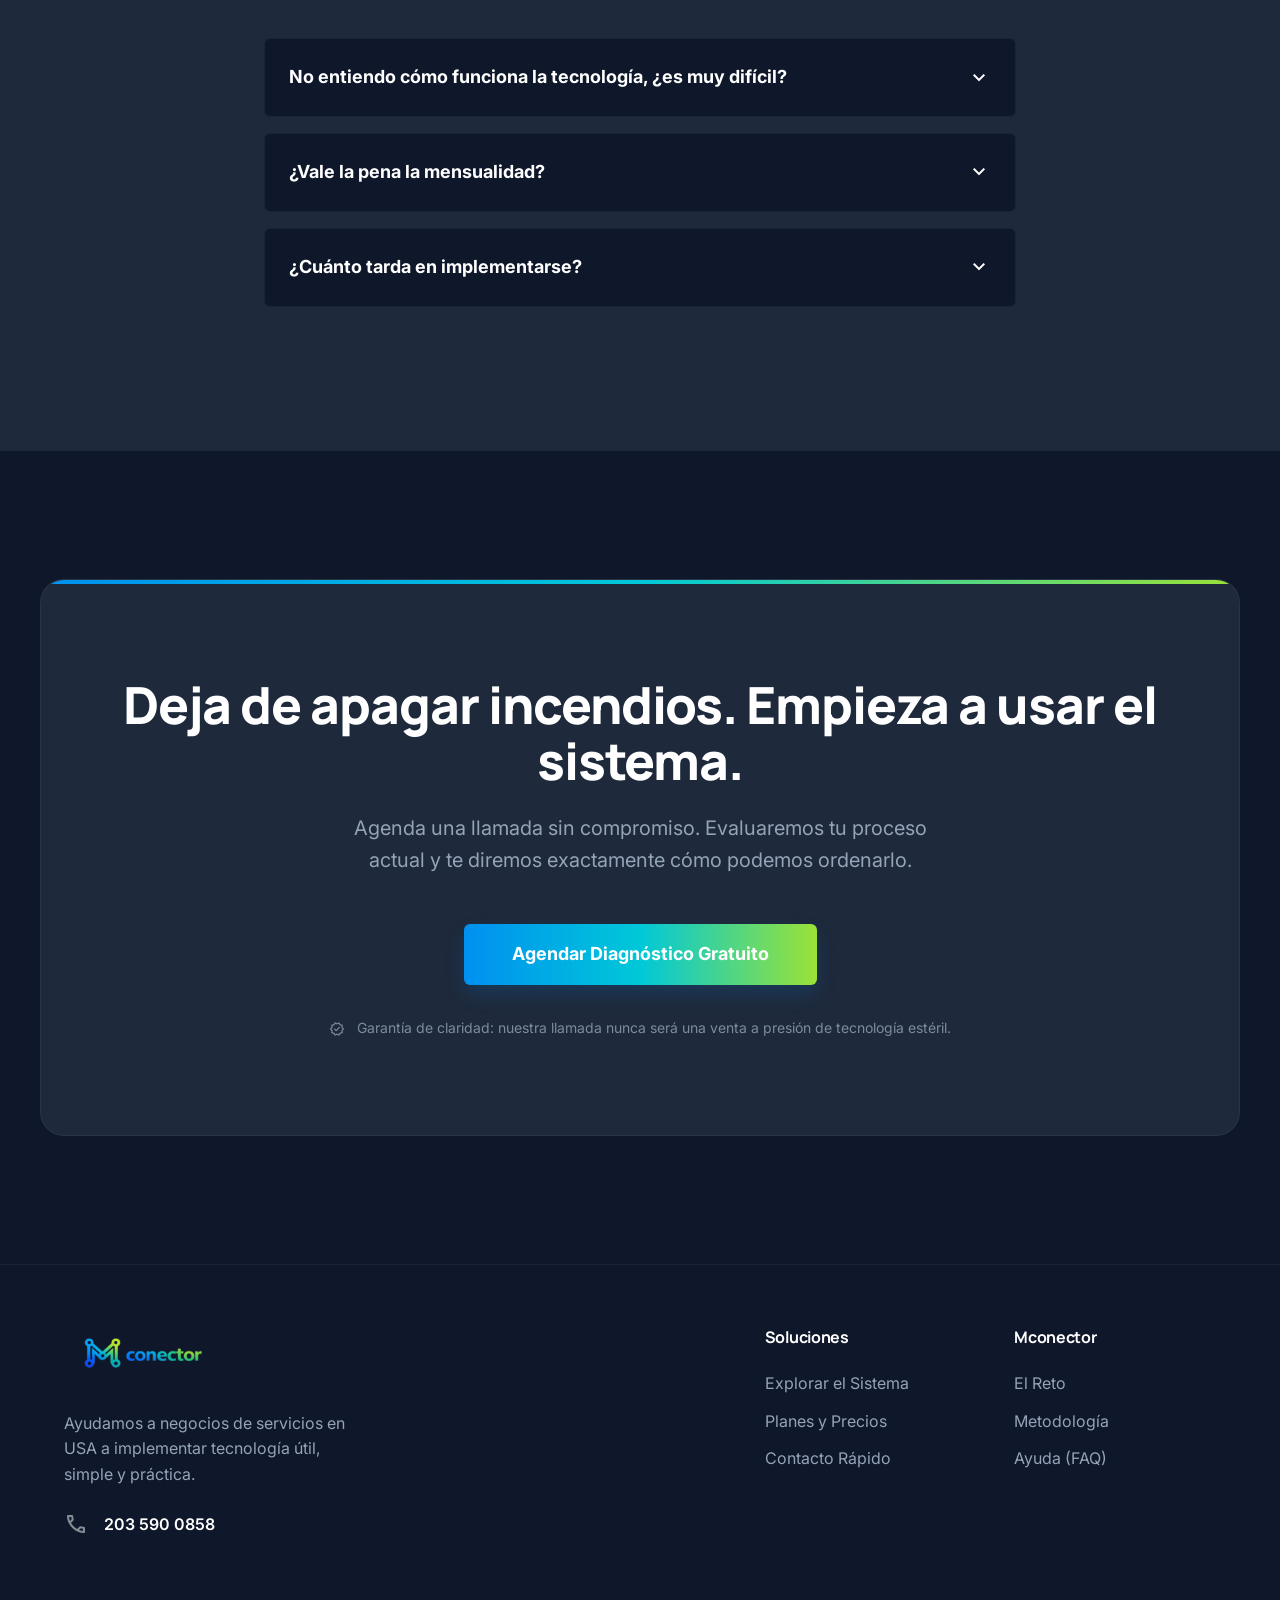
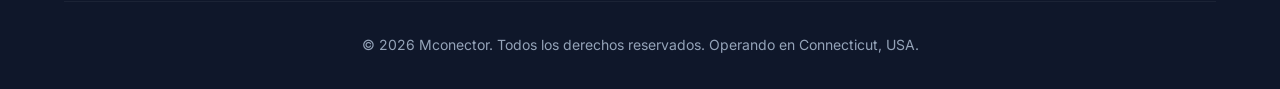
==== commit 7c4451de: "fix: Update logo filenames in secondary pages" ====
--- a/index.html
+++ b/index.html
@@ -17,9 +17,9 @@
             </div>
             <div class="nav-links">
                 <a href="#solucion" class="nav-link">Solución</a>
-                <a href="#como-funciona" class="nav-link">Cómo Funciona</a>
+                <a href="explorar.html" class="nav-link">Explorar</a>
                 <a href="#planes" class="nav-link">Planes</a>
-                <a href="#contacto" class="btn btn-primary btn-small">Agenda una llamada</a>
+                <a href="agendar.html" class="btn btn-primary btn-small">Agenda una llamada</a>
             </div>
         </div>
     </nav>
@@ -36,8 +36,8 @@
                 Ayudamos a negocios de servicios a implementar un sistema simple de seguimiento y control. Ahorra tiempo, responde más rápido y crece organizadamente.
             </p>
             <div class="hero-actions">
-                <a href="#contacto" class="btn btn-primary">Agenda una llamada</a>
-                <a href="#solucion" class="btn btn-secondary">Explorar el sistema</a>
+                <a href="agendar.html" class="btn btn-primary">Agenda una llamada</a>
+                <a href="explorar.html" class="btn btn-secondary">Explorar el sistema</a>
             </div>
             
             <div class="trust-bar">
@@ -163,7 +163,7 @@
                     <li><span class="material-symbols-outlined">check_circle</span> <div>Botón Click to Call & Captura (SMS/Voz)</div></li>
                     <li><span class="material-symbols-outlined">check_circle</span> <div>Notificación de lead nuevo</div></li>
                 </ul>
-                <a href="#contacto" class="btn btn-secondary" style="width: 100%;">Empezar Nivel 1</a>
+                <a href="agendar.html" class="btn btn-secondary" style="width: 100%;">Empezar Nivel 1</a>
             </div>
 
             <!-- Nivel 2: Featured -->
@@ -179,7 +179,7 @@
                     <li><span class="material-symbols-outlined">check_circle</span> <div>Pipeline y seguimiento automatizado</div></li>
                     <li><span class="material-symbols-outlined">check_circle</span> <div>Asistente comercial inicial y SMS</div></li>
                 </ul>
-                <a href="#contacto" class="btn btn-primary" style="width: 100%;">Quiero este sistema</a>
+                <a href="agendar.html" class="btn btn-primary" style="width: 100%;">Quiero este sistema</a>
             </div>
 
             <!-- Nivel 3 -->
@@ -194,7 +194,7 @@
                     <li><span class="material-symbols-outlined">check_circle</span> <div>Automatización completa de tareas</div></li>
                     <li><span class="material-symbols-outlined">check_circle</span> <div>Soporte y optimización periódica</div></li>
                 </ul>
-                <a href="#contacto" class="btn btn-secondary" style="width: 100%;">Hablemos del Nivel 3</a>
+                <a href="agendar.html" class="btn btn-secondary" style="width: 100%;">Hablemos del Nivel 3</a>
             </div>
         </div>
         <div class="container text-center" style="margin-top: 3rem;">
@@ -229,7 +229,7 @@
         <div class="container cta-section">
             <h2 style="font-size: clamp(2.5rem, 4vw, 3.5rem); margin-bottom: 1.5rem;">Deja de apagar incendios. Empieza a usar el sistema.</h2>
             <p style="font-size: 1.25rem; max-width: 600px; margin: 0 auto 3rem;">Agenda una llamada sin compromiso. Evaluaremos tu proceso actual y te diremos exactamente cómo podemos ordenarlo.</p>
-            <a href="mailto:mconector10@gmail.com" class="btn btn-primary" style="font-size: 1.125rem; padding: 1rem 3rem;">Agendar Diagnóstico Gratuito</a>
+            <a href="agendar.html" class="btn btn-primary" style="font-size: 1.125rem; padding: 1rem 3rem;">Agendar Diagnóstico Gratuito</a>
             <p style="margin-top: 2rem; font-size: 0.875rem; opacity: 0.8;"><span class="material-symbols-outlined" style="vertical-align: middle; font-size: 1rem; margin-right: 0.5rem;">verified</span> Garantía de claridad: nuestra llamada nunca será una venta a presión de tecnología estéril.</p>
         </div>
     </section>
@@ -247,17 +247,17 @@
             <div>
                 <h4 class="footer-heading">Soluciones</h4>
                 <ul class="footer-links">
-                    <li><a href="#planes">Base Digital</a></li>
-                    <li><a href="#planes">Sistema Comercial</a></li>
-                    <li><a href="#planes">Asistencia Inteligente</a></li>
+                    <li><a href="explorar.html">Explorar el Sistema</a></li>
+                    <li><a href="index.html#planes">Planes y Precios</a></li>
+                    <li><a href="agendar.html">Contacto Rápido</a></li>
                 </ul>
             </div>
             <div>
                 <h4 class="footer-heading">Mconector</h4>
                 <ul class="footer-links">
-                    <li><a href="#problema">El Reto</a></li>
-                    <li><a href="#como-funciona">Metodología</a></li>
-                    <li><a href="#faq">Ayuda (FAQ)</a></li>
+                    <li><a href="index.html#problema">El Reto</a></li>
+                    <li><a href="index.html#como-funciona">Metodología</a></li>
+                    <li><a href="index.html#faq">Ayuda (FAQ)</a></li>
                 </ul>
             </div>
         </div>
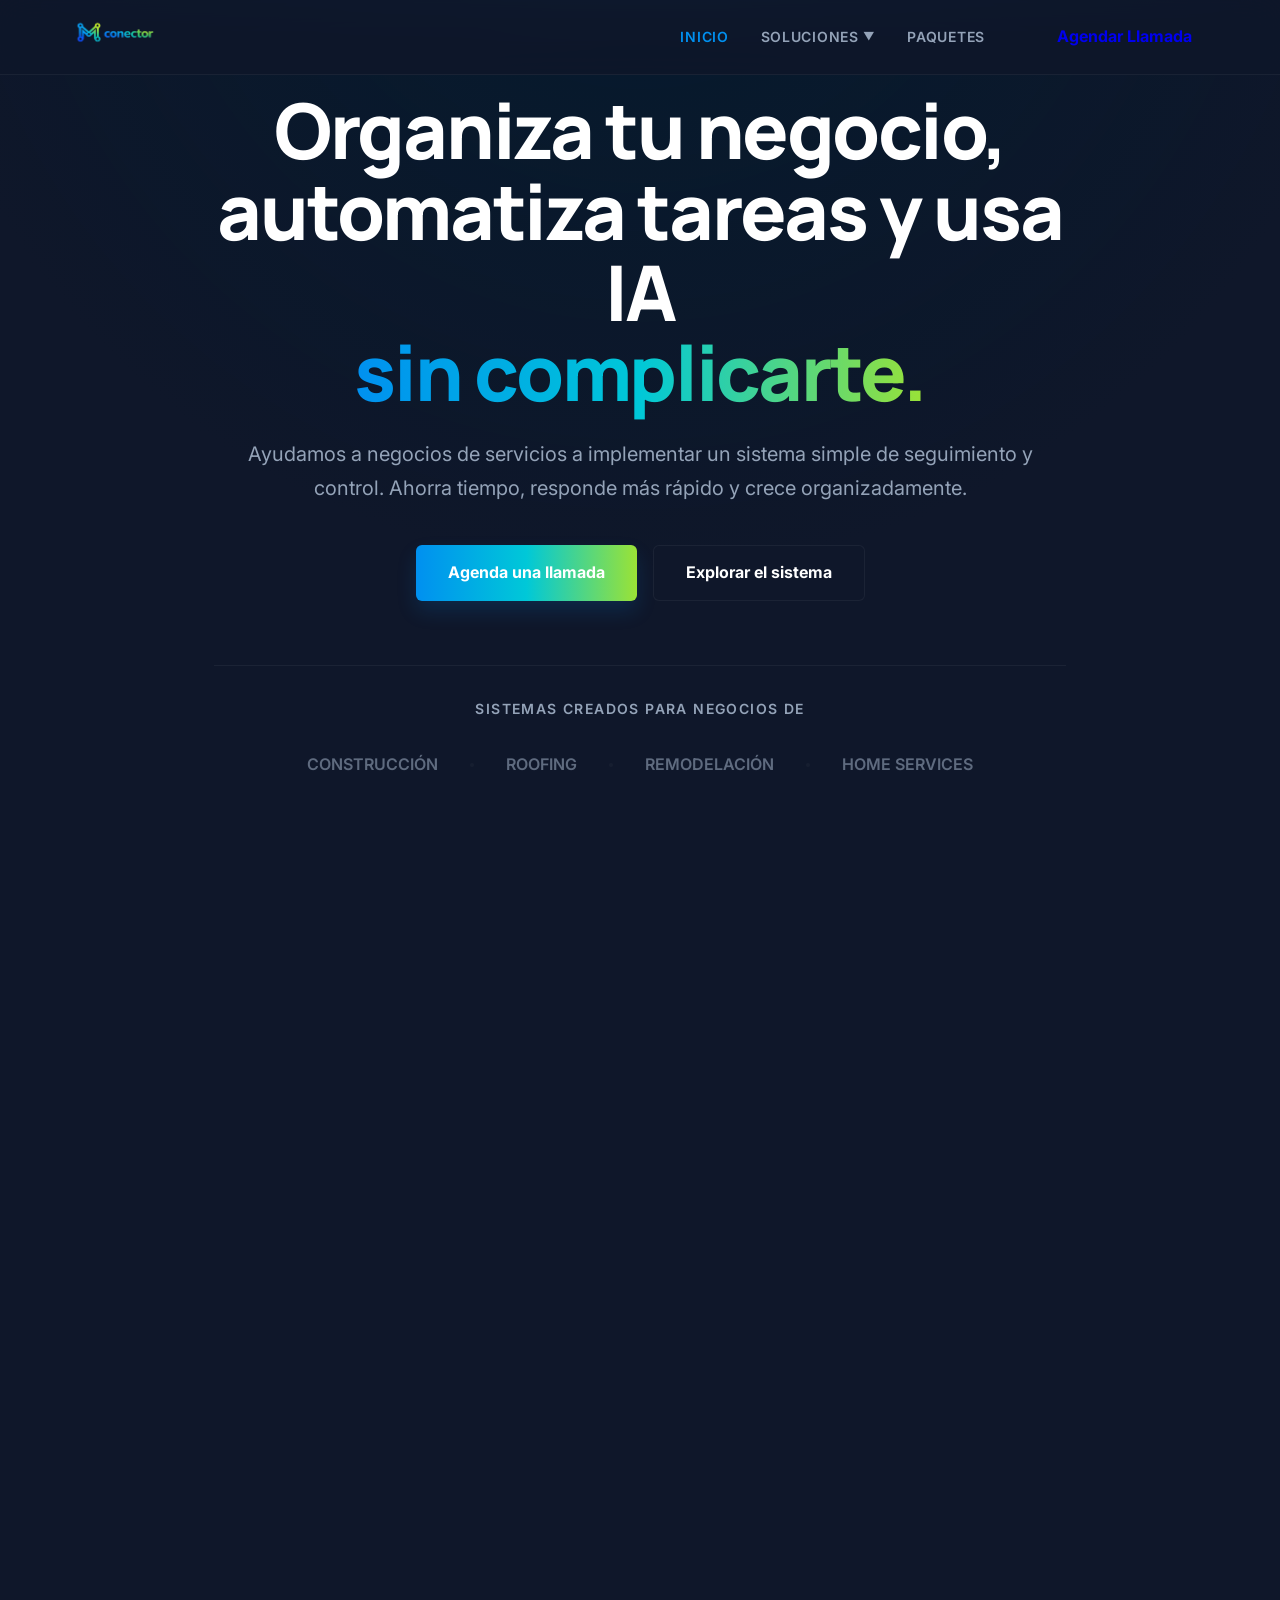
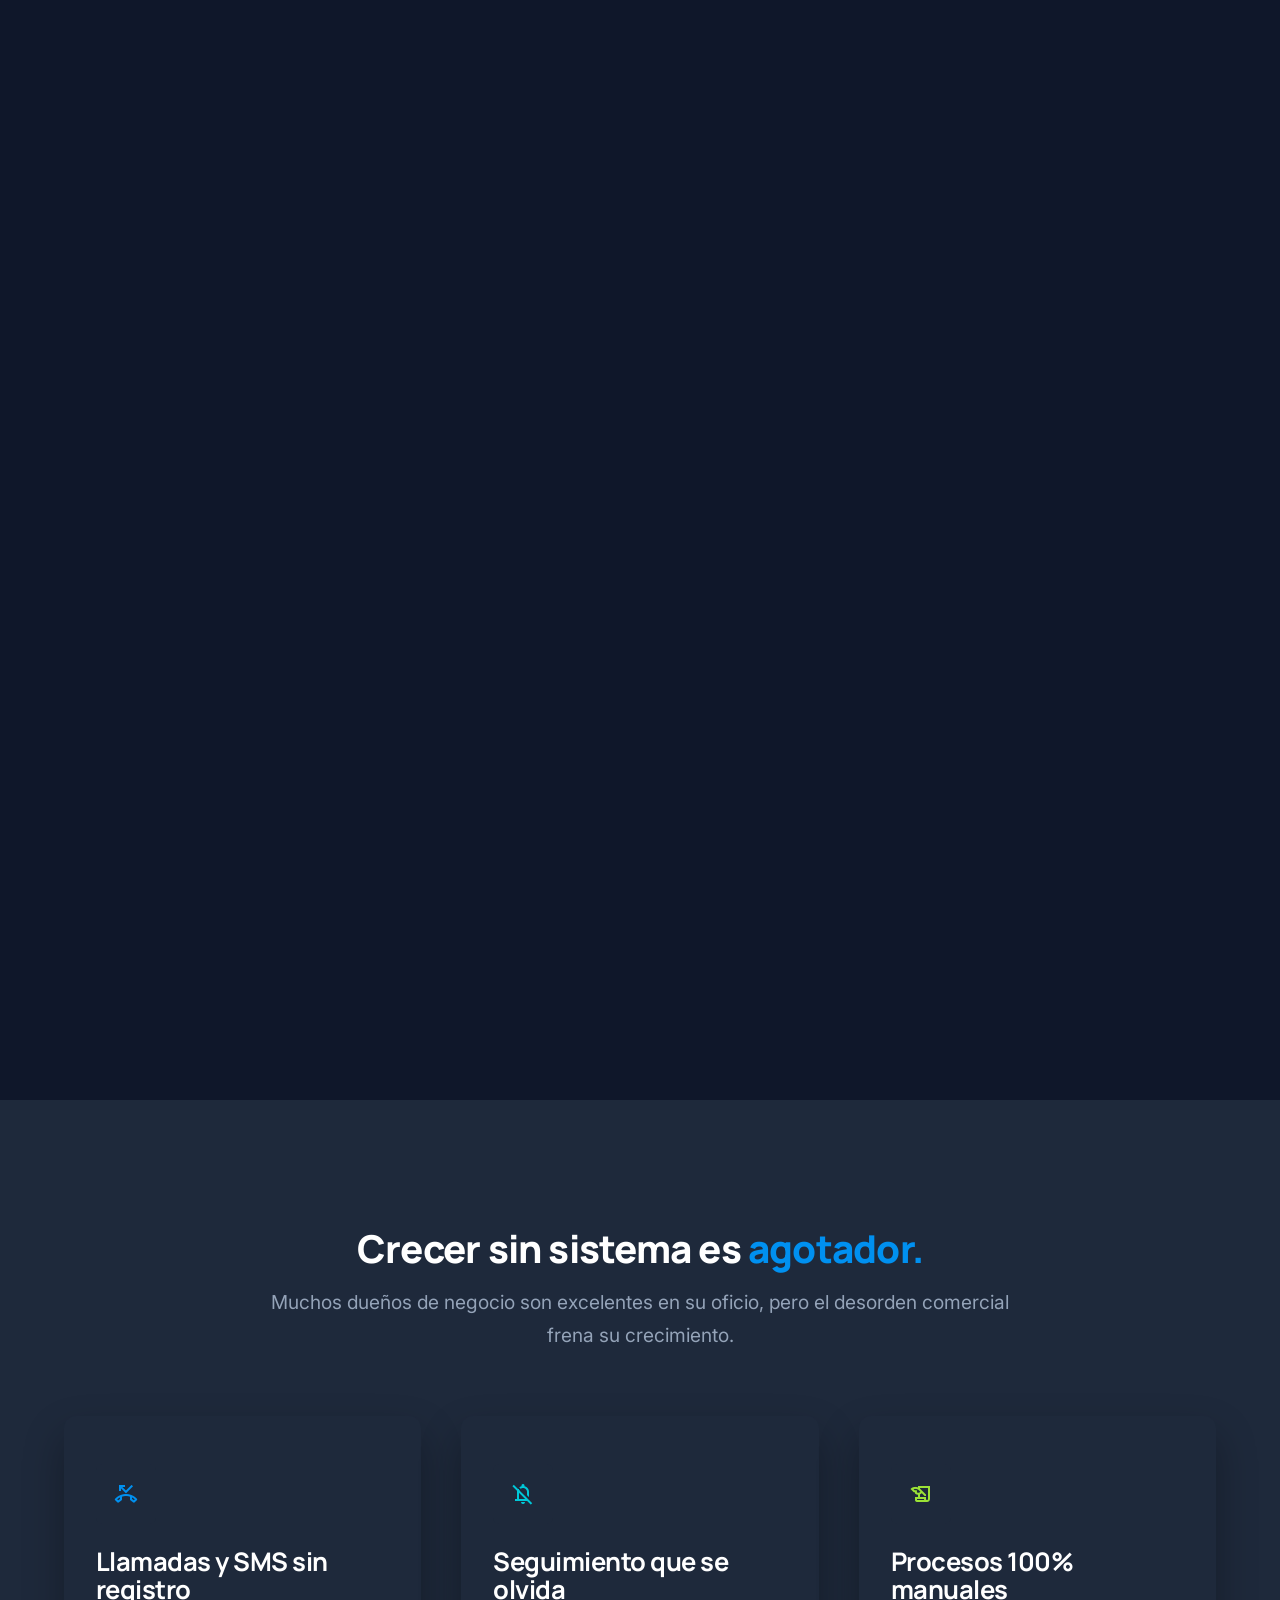
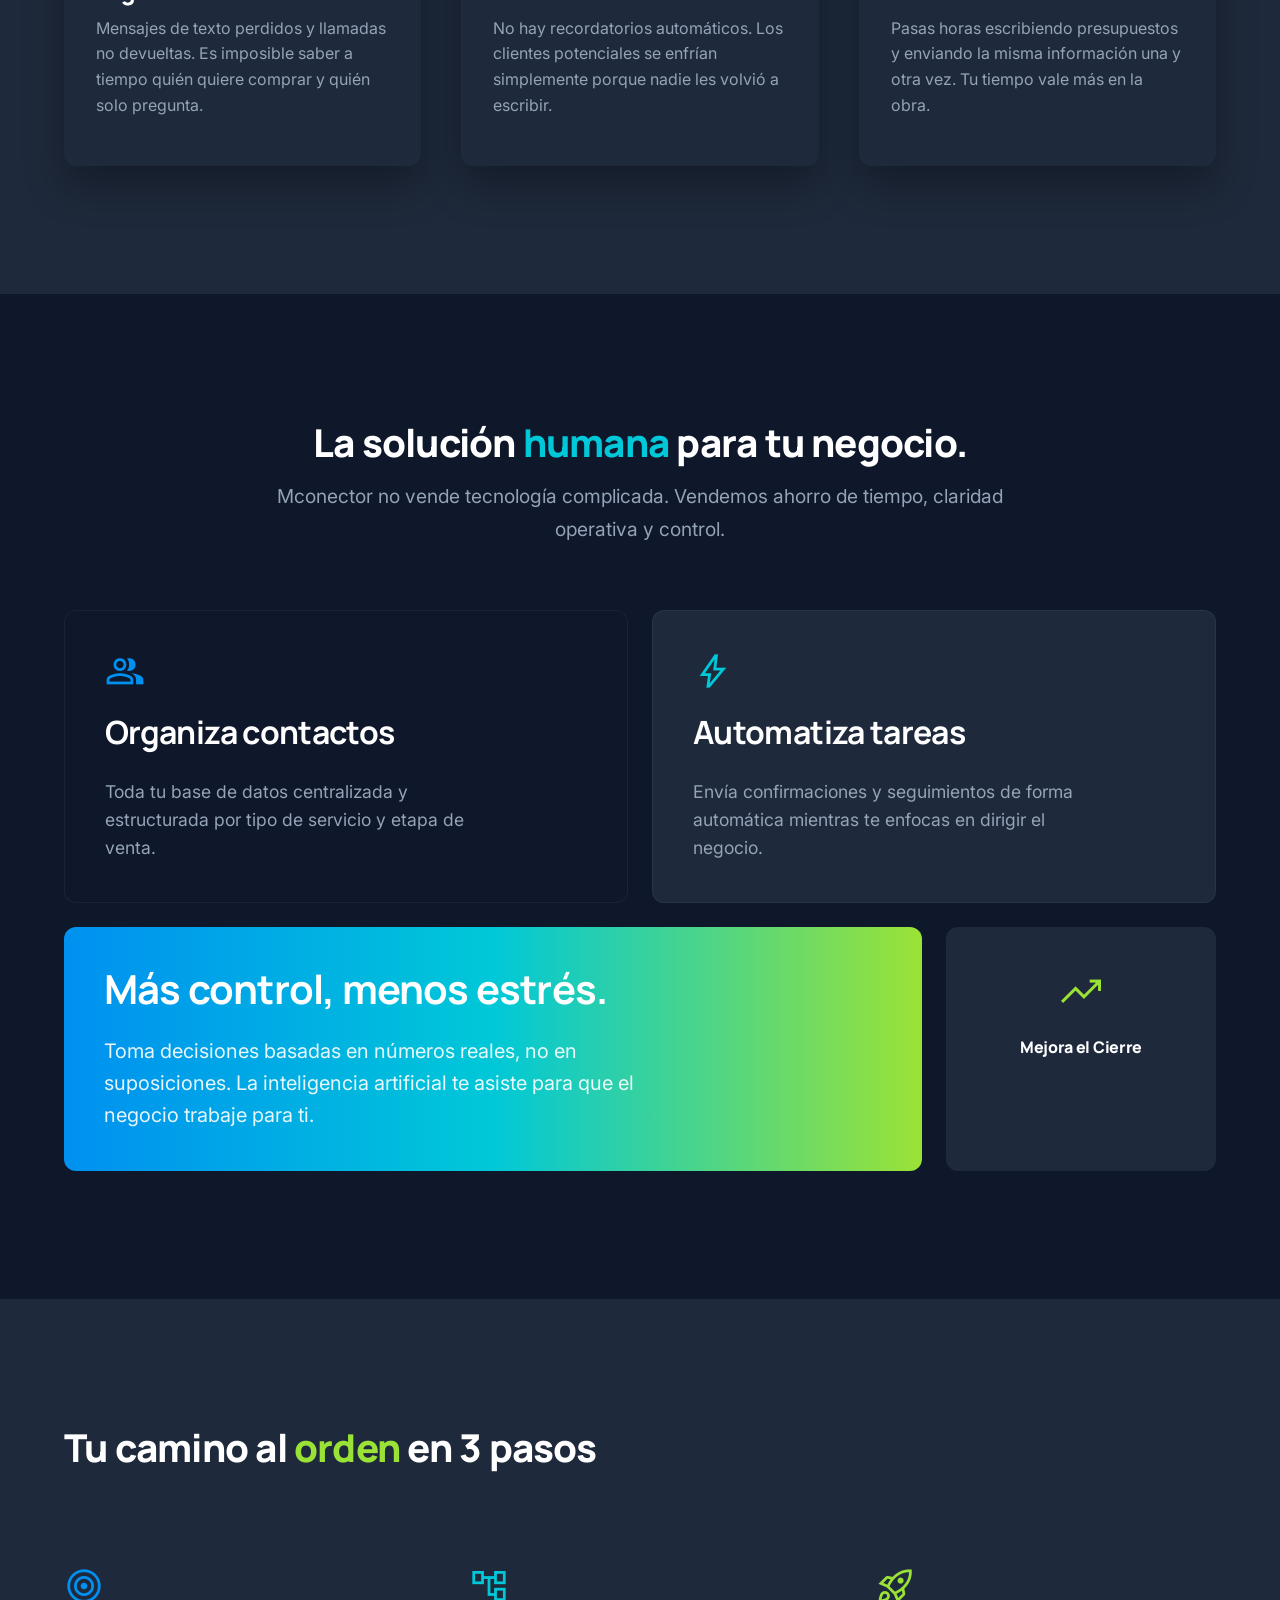
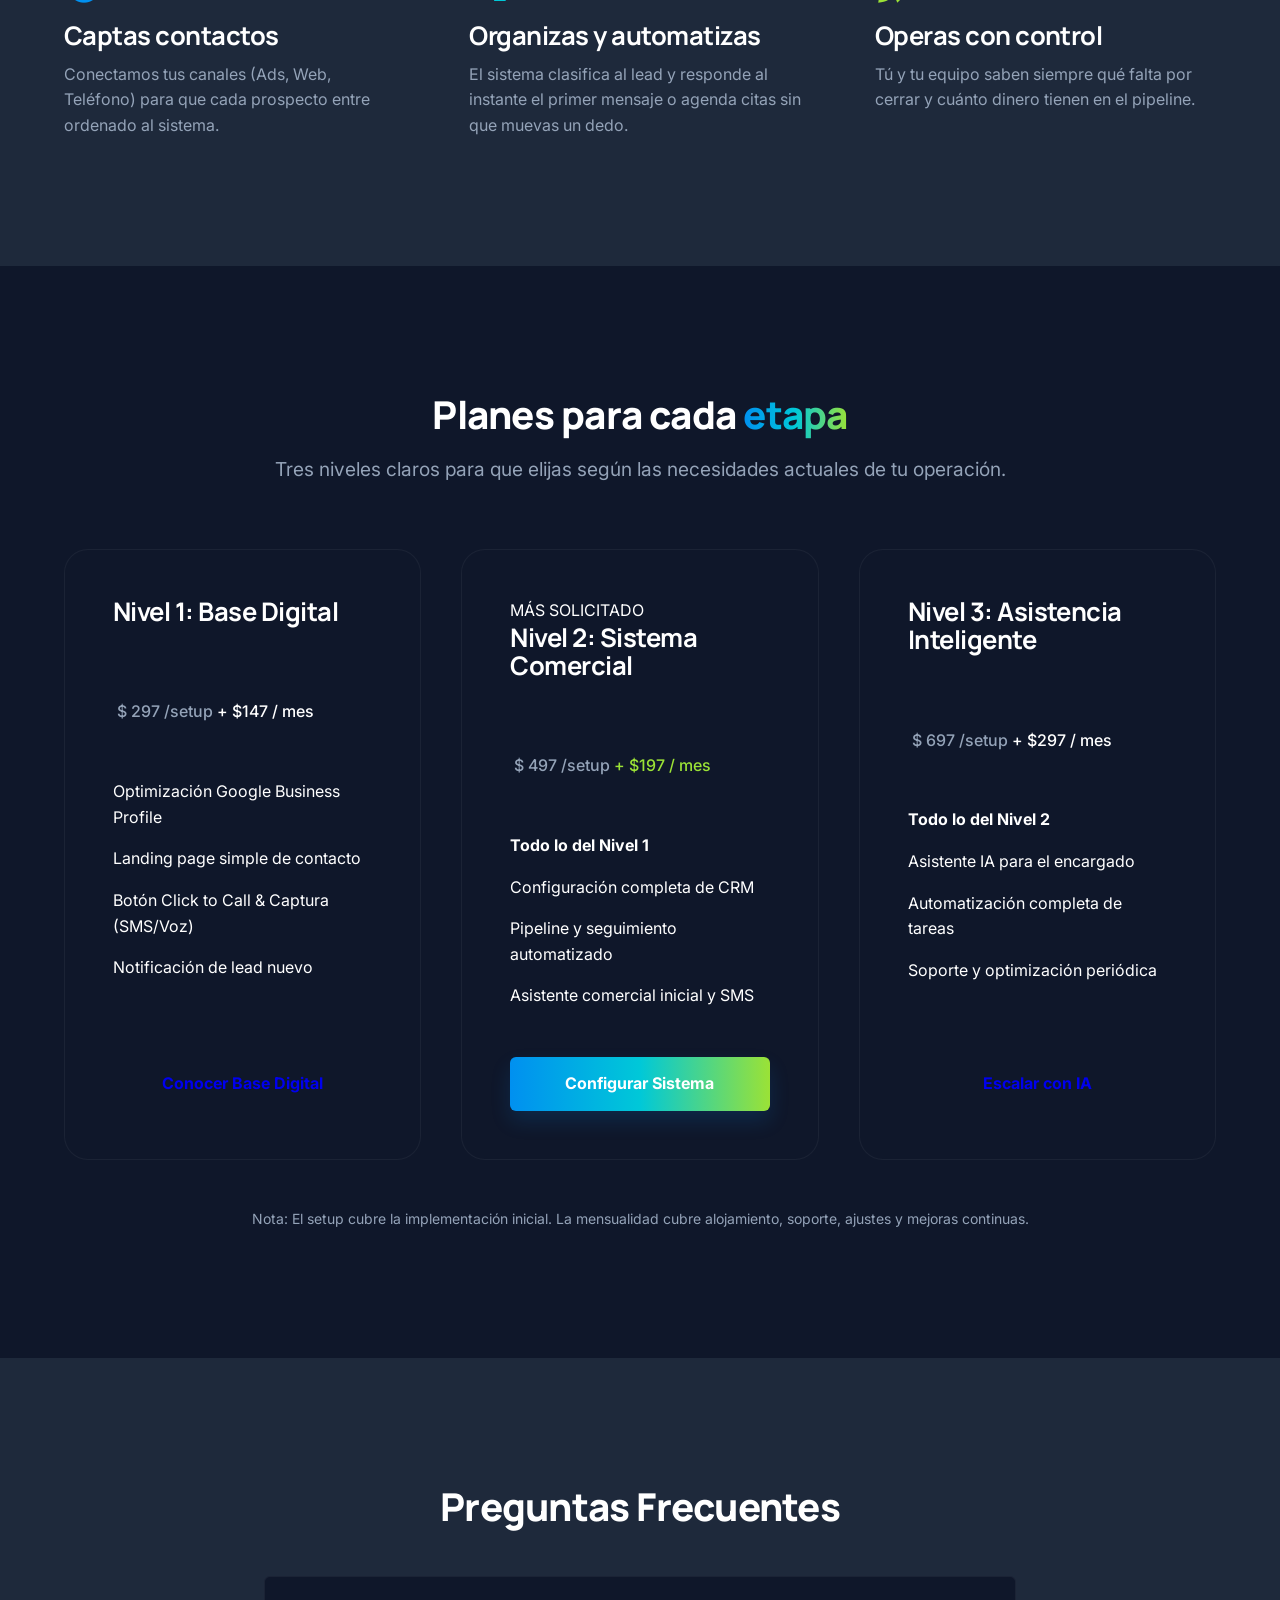
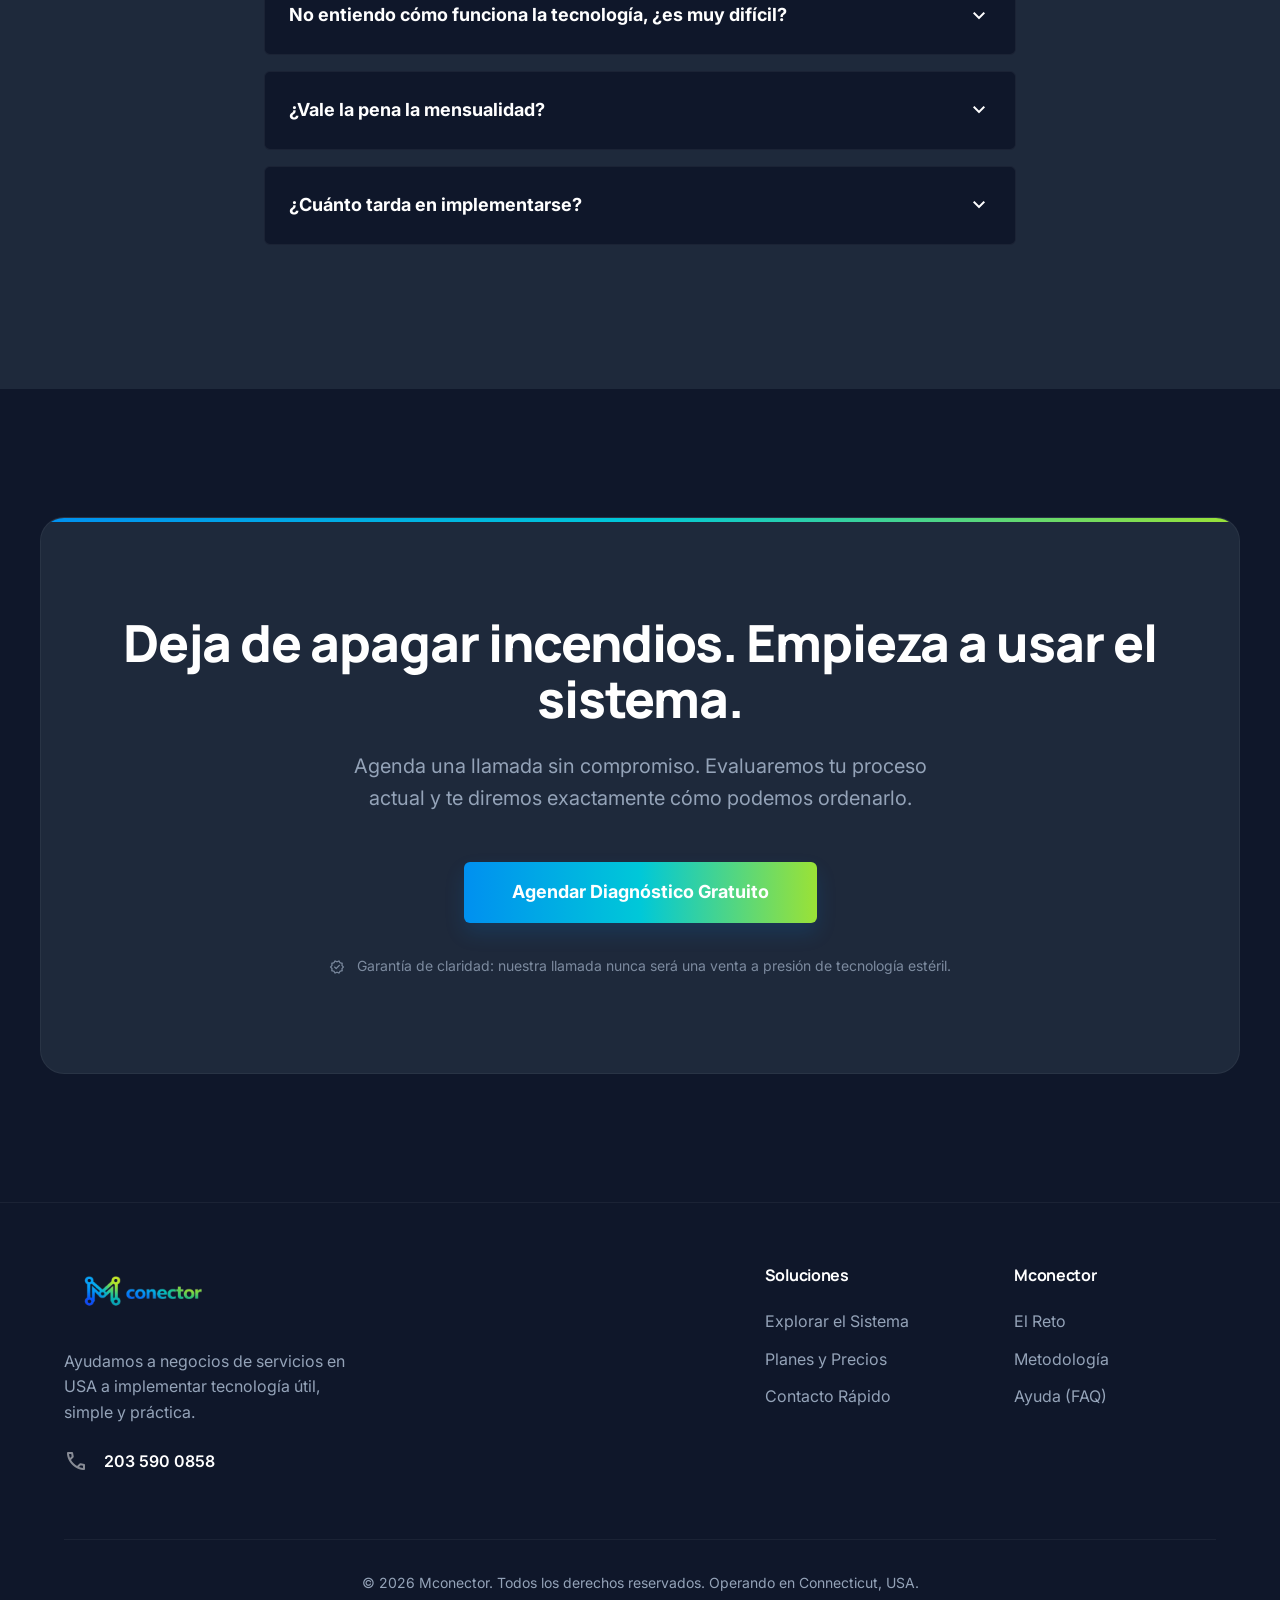
==== commit cf9a7759: "feat: Phase 3 - Implement Hub and Spoke package landing pages" ====
--- a/index.html
+++ b/index.html
@@ -16,11 +16,18 @@
                 <img src="Marca/logo.png" alt="Mconector" height="32" style="max-height: 36px;">
             </div>
             <div class="nav-links">
-                <a href="#solucion" class="nav-link">Solución</a>
-                <a href="explorar.html" class="nav-link">Explorar</a>
-                <a href="#planes" class="nav-link">Planes</a>
-                <a href="agendar.html" class="btn btn-primary btn-small">Agenda una llamada</a>
-            </div>
+            <a href="index.html" class="nav-link active">Inicio</a>
+            <div class="dropdown">
+                <a href="#" class="nav-link" style="display: flex; align-items: center; gap: 4px;">Soluciones <span style="font-size: 0.8em;">▼</span></a>
+                <div class="dropdown-content">
+                    <a href="base-digital.html">Base Digital</a>
+                    <a href="sistema-comercial.html">Sistema Comercial</a>
+                    <a href="asistencia-inteligente.html">Asistencia Inteligente</a>
+                </div>
+            </div>
+            <a href="#planes" class="nav-link">Paquetes</a>
+            <a href="agendar.html" class="btn btn-outline" style="padding: 0.5rem 1.5rem; margin-left: 1rem;">Agendar Llamada</a>
+        </div>
         </div>
     </nav>
 
@@ -153,48 +160,51 @@
         <div class="container grid grid-3">
             <!-- Nivel 1 -->
             <div class="pricing-card">
-                <h3 style="font-size: 1.5rem; margin-bottom: 0.5rem;">Base Digital</h3>
-                <p style="font-size: 0.875rem;">Para empezar a ordenar tu captación.</p>
-                <div class="price">$297 <span>/setup</span></div>
-                <p style="font-weight: 600; color: var(--on-surface);">+ $147 / mes</p>
+                <h3 class="heading-sm">Nivel 1: Base Digital</h3>
+                <div class="price">
+                    <span class="currency">$</span><span class="amount">297</span> <span class="term">/setup</span><br>
+                    <span class="monthly-fee" style="font-size: 1rem; color: var(--text-secondary);">+ $147 / mes</span>
+                </div>
                 <ul class="pricing-features">
-                    <li><span class="material-symbols-outlined">check_circle</span> <div>Optimización Google Business Profile</div></li>
-                    <li><span class="material-symbols-outlined">check_circle</span> <div>Landing page simple de contacto</div></li>
-                    <li><span class="material-symbols-outlined">check_circle</span> <div>Botón Click to Call & Captura (SMS/Voz)</div></li>
-                    <li><span class="material-symbols-outlined">check_circle</span> <div>Notificación de lead nuevo</div></li>
-                </ul>
-                <a href="agendar.html" class="btn btn-secondary" style="width: 100%;">Empezar Nivel 1</a>
+                    <li>Optimización Google Business Profile</li>
+                    <li>Landing page simple de contacto</li>
+                    <li>Botón Click to Call & Captura (SMS/Voz)</li>
+                    <li>Notificación de lead nuevo</li>
+                </ul>
+                <a href="base-digital.html" class="btn btn-outline" style="width: 100%;">Conocer Base Digital</a>
             </div>
 
             <!-- Nivel 2: Featured -->
-            <div class="pricing-card featured">
-                <div class="pricing-badge">Recomendado</div>
-                <h3 style="font-size: 1.5rem; margin-bottom: 0.5rem;">Sistema Comercial</h3>
-                <p style="font-size: 0.875rem;">Para organizar leads y responder mejor.</p>
-                <div class="price">$497 <span>/setup</span></div>
-                <p style="font-weight: 600; color: var(--on-surface);">+ $197 / mes</p>
+            <div class="pricing-card popular">
+                <div class="popular-badge">MÁS SOLICITADO</div>
+                <h3 class="heading-sm">Nivel 2: Sistema Comercial</h3>
+                <div class="price">
+                    <span class="currency">$</span><span class="amount">497</span> <span class="term">/setup</span><br>
+                    <span class="monthly-fee" style="font-size: 1rem; color: var(--tertiary);">+ $197 / mes</span>
+                </div>
                 <ul class="pricing-features">
-                    <li><span class="material-symbols-outlined">check_circle</span> <div><strong>Todo lo del Nivel 1</strong></div></li>
-                    <li><span class="material-symbols-outlined">check_circle</span> <div>Configuración completa de CRM</div></li>
-                    <li><span class="material-symbols-outlined">check_circle</span> <div>Pipeline y seguimiento automatizado</div></li>
-                    <li><span class="material-symbols-outlined">check_circle</span> <div>Asistente comercial inicial y SMS</div></li>
-                </ul>
-                <a href="agendar.html" class="btn btn-primary" style="width: 100%;">Quiero este sistema</a>
+                    <li><strong>Todo lo del Nivel 1</strong></li>
+                    <li>Configuración completa de CRM</li>
+                    <li>Pipeline y seguimiento automatizado</li>
+                    <li>Asistente comercial inicial y SMS</li>
+                </ul>
+                <a href="sistema-comercial.html" class="btn btn-primary" style="width: 100%;">Configurar Sistema</a>
             </div>
 
             <!-- Nivel 3 -->
             <div class="pricing-card">
-                <h3 style="font-size: 1.5rem; margin-bottom: 0.5rem;">Asistencia Inteligente</h3>
-                <p style="font-size: 0.875rem;">Automatización avanzada y menos carga.</p>
-                <div class="price">$697 <span>/setup</span></div>
-                <p style="font-weight: 600; color: var(--on-surface);">+ $297 / mes</p>
+                <h3 class="heading-sm">Nivel 3: Asistencia Inteligente</h3>
+                <div class="price">
+                    <span class="currency">$</span><span class="amount">697</span> <span class="term">/setup</span><br>
+                    <span class="monthly-fee" style="font-size: 1rem; color: var(--text-secondary);">+ $297 / mes</span>
+                </div>
                 <ul class="pricing-features">
-                    <li><span class="material-symbols-outlined">check_circle</span> <div><strong>Todo lo del Nivel 2</strong></div></li>
-                    <li><span class="material-symbols-outlined">check_circle</span> <div>Asistente IA para el encargado</div></li>
-                    <li><span class="material-symbols-outlined">check_circle</span> <div>Automatización completa de tareas</div></li>
-                    <li><span class="material-symbols-outlined">check_circle</span> <div>Soporte y optimización periódica</div></li>
-                </ul>
-                <a href="agendar.html" class="btn btn-secondary" style="width: 100%;">Hablemos del Nivel 3</a>
+                    <li><strong>Todo lo del Nivel 2</strong></li>
+                    <li>Asistente IA para el encargado</li>
+                    <li>Automatización completa de tareas</li>
+                    <li>Soporte y optimización periódica</li>
+                </ul>
+                <a href="asistencia-inteligente.html" class="btn btn-outline" style="width: 100%;">Escalar con IA</a>
             </div>
         </div>
         <div class="container text-center" style="margin-top: 3rem;">
--- a/styles.css
+++ b/styles.css
@@ -139,23 +139,69 @@
 }
 
 .nav-links {
-  display: flex;
-  gap: 2rem;
-  align-items: center;
+    display: none;
+    align-items: center;
+    gap: 2rem;
+}
+
+@media (min-width: 768px) {
+    .nav-links {
+        display: flex;
+    }
 }
 
 .nav-link {
-  text-decoration: none;
-  color: var(--on-surface-variant);
-  font-weight: 600;
-  font-size: 0.875rem;
-  text-transform: uppercase;
-  letter-spacing: 0.05em;
-  transition: color 0.2s ease;
-}
-
-.nav-link:hover {
-  color: var(--primary);
+    color: var(--on-surface-variant); /* Changed from --text-secondary to match existing variable */
+    font-weight: 600; /* Changed from 500 to match existing */
+    transition: color 0.2s ease; /* Changed from 0.3s to match existing */
+    font-size: 0.875rem; /* Changed from 0.95rem to match existing */
+    text-transform: uppercase; /* Added from existing */
+    letter-spacing: 0.05em; /* Added from existing */
+    text-decoration: none; /* Added from existing */
+}
+
+.nav-link:hover, .nav-link.active {
+    color: var(--primary); /* Changed from --text-primary to match existing variable */
+}
+
+/* Navbar Dropdown (Soluciones) */
+.dropdown {
+    position: relative;
+    display: inline-block;
+}
+.dropdown-content {
+    display: none;
+    position: absolute;
+    top: 100%;
+    left: 50%;
+    transform: translateX(-50%);
+    background: var(--surface-low);
+    min-width: 220px;
+    box-shadow: 0 10px 30px rgba(0,0,0,0.5);
+    border: 1px solid var(--outline);
+    border-radius: var(--radius-md);
+    padding: 0.5rem 0;
+    z-index: 100;
+}
+.dropdown:hover .dropdown-content {
+    display: block;
+    animation: fadeInDropdown 0.2s ease forwards;
+}
+.dropdown-content a {
+    color: var(--on-surface-variant); /* Changed from --text-primary to match existing variable */
+    padding: 0.75rem 1.5rem;
+    text-decoration: none;
+    display: block;
+    font-size: 0.95rem;
+    transition: background 0.2s ease, color 0.2s ease;
+}
+.dropdown-content a:hover {
+    background: rgba(255,255,255,0.05);
+    color: var(--primary); /* Changed from --primary-main to match existing variable */
+}
+@keyframes fadeInDropdown {
+    from { opacity: 0; transform: translate(-50%, 10px); }
+    to { opacity: 1; transform: translate(-50%, 0); }
 }
 
 /* Buttons */
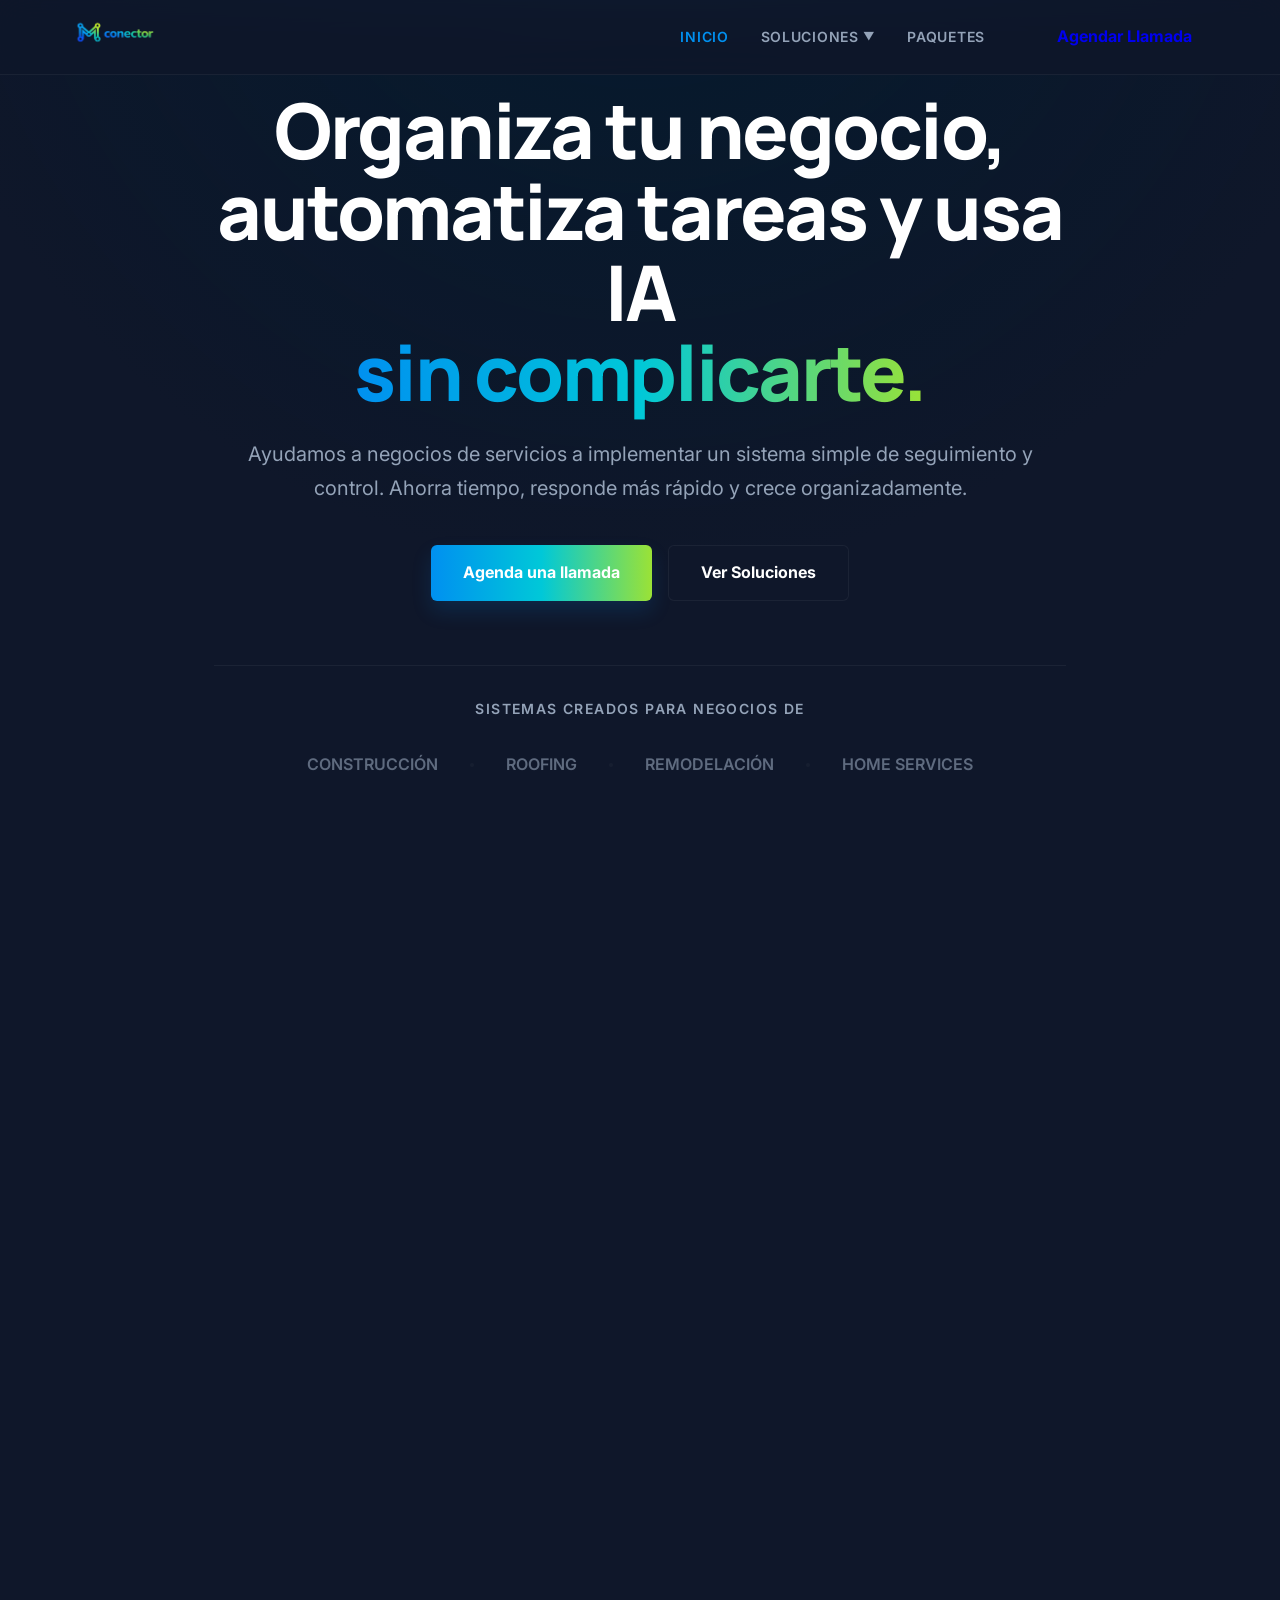
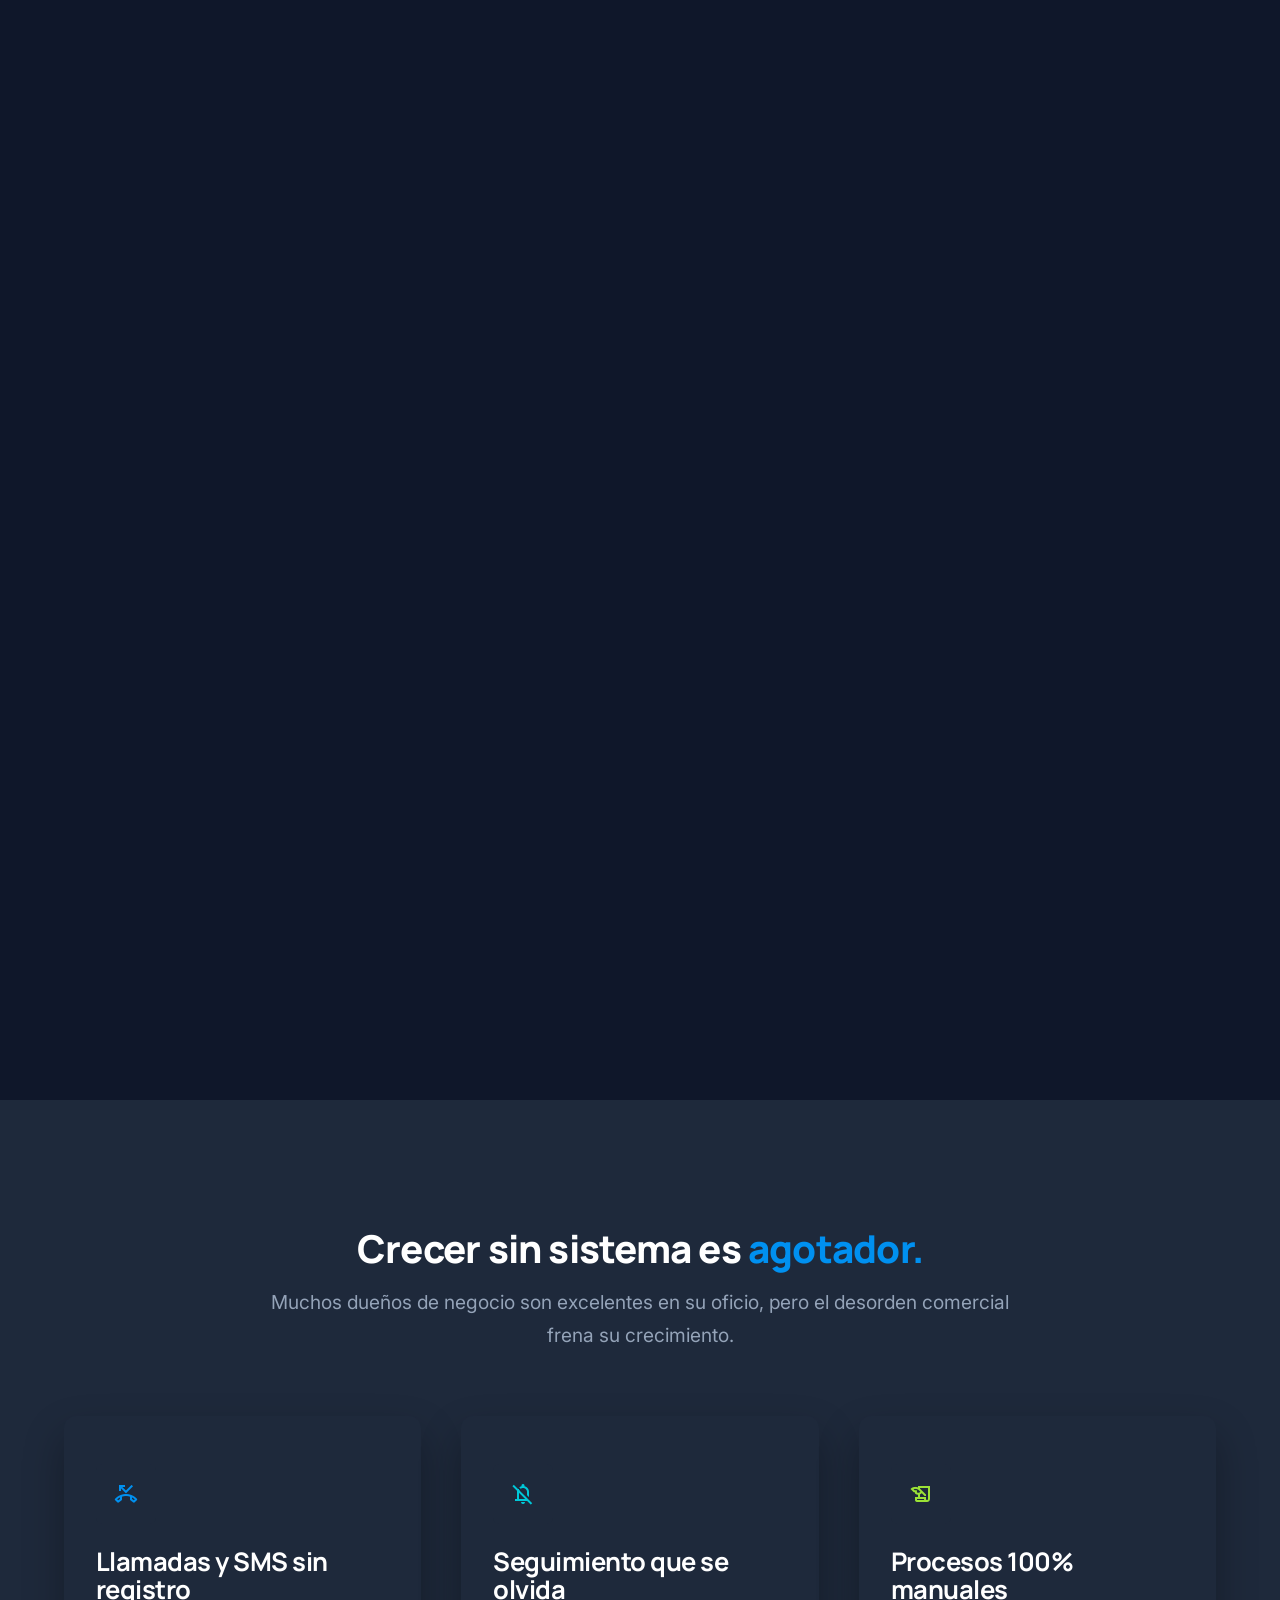
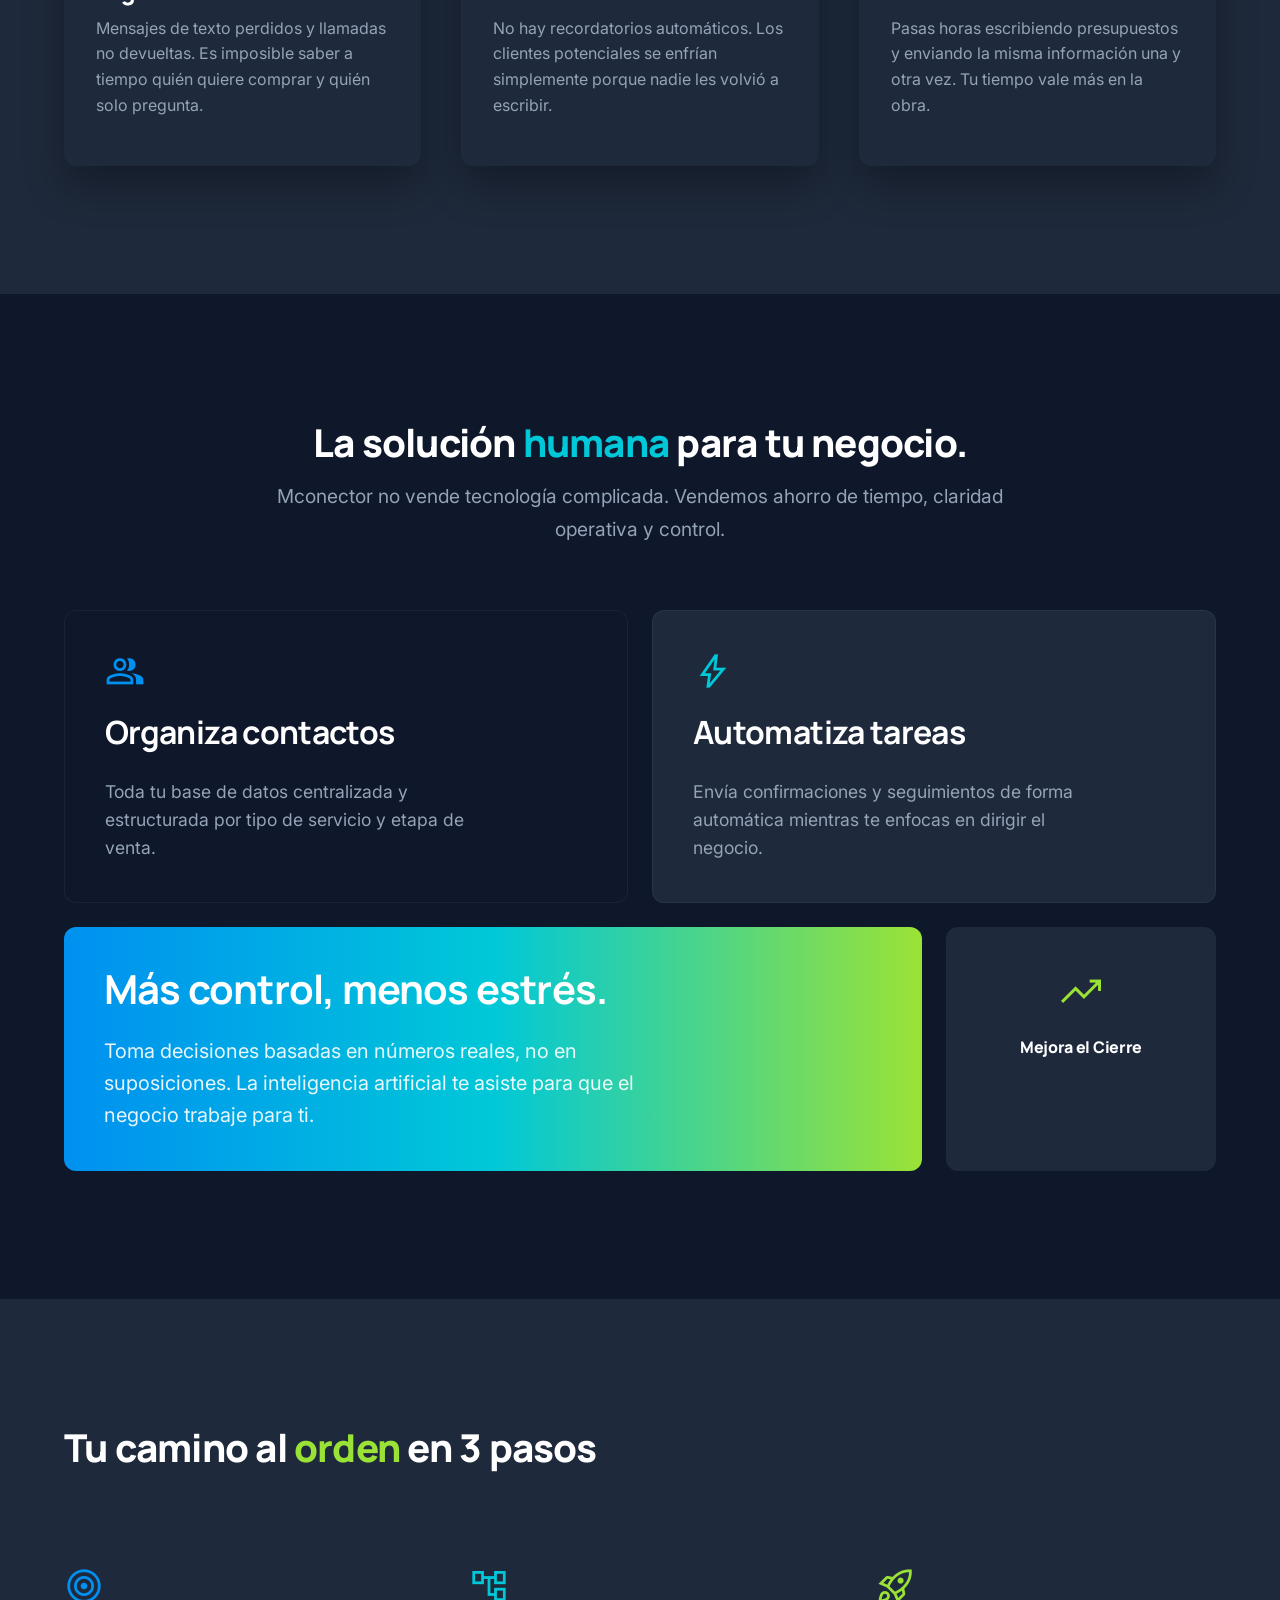
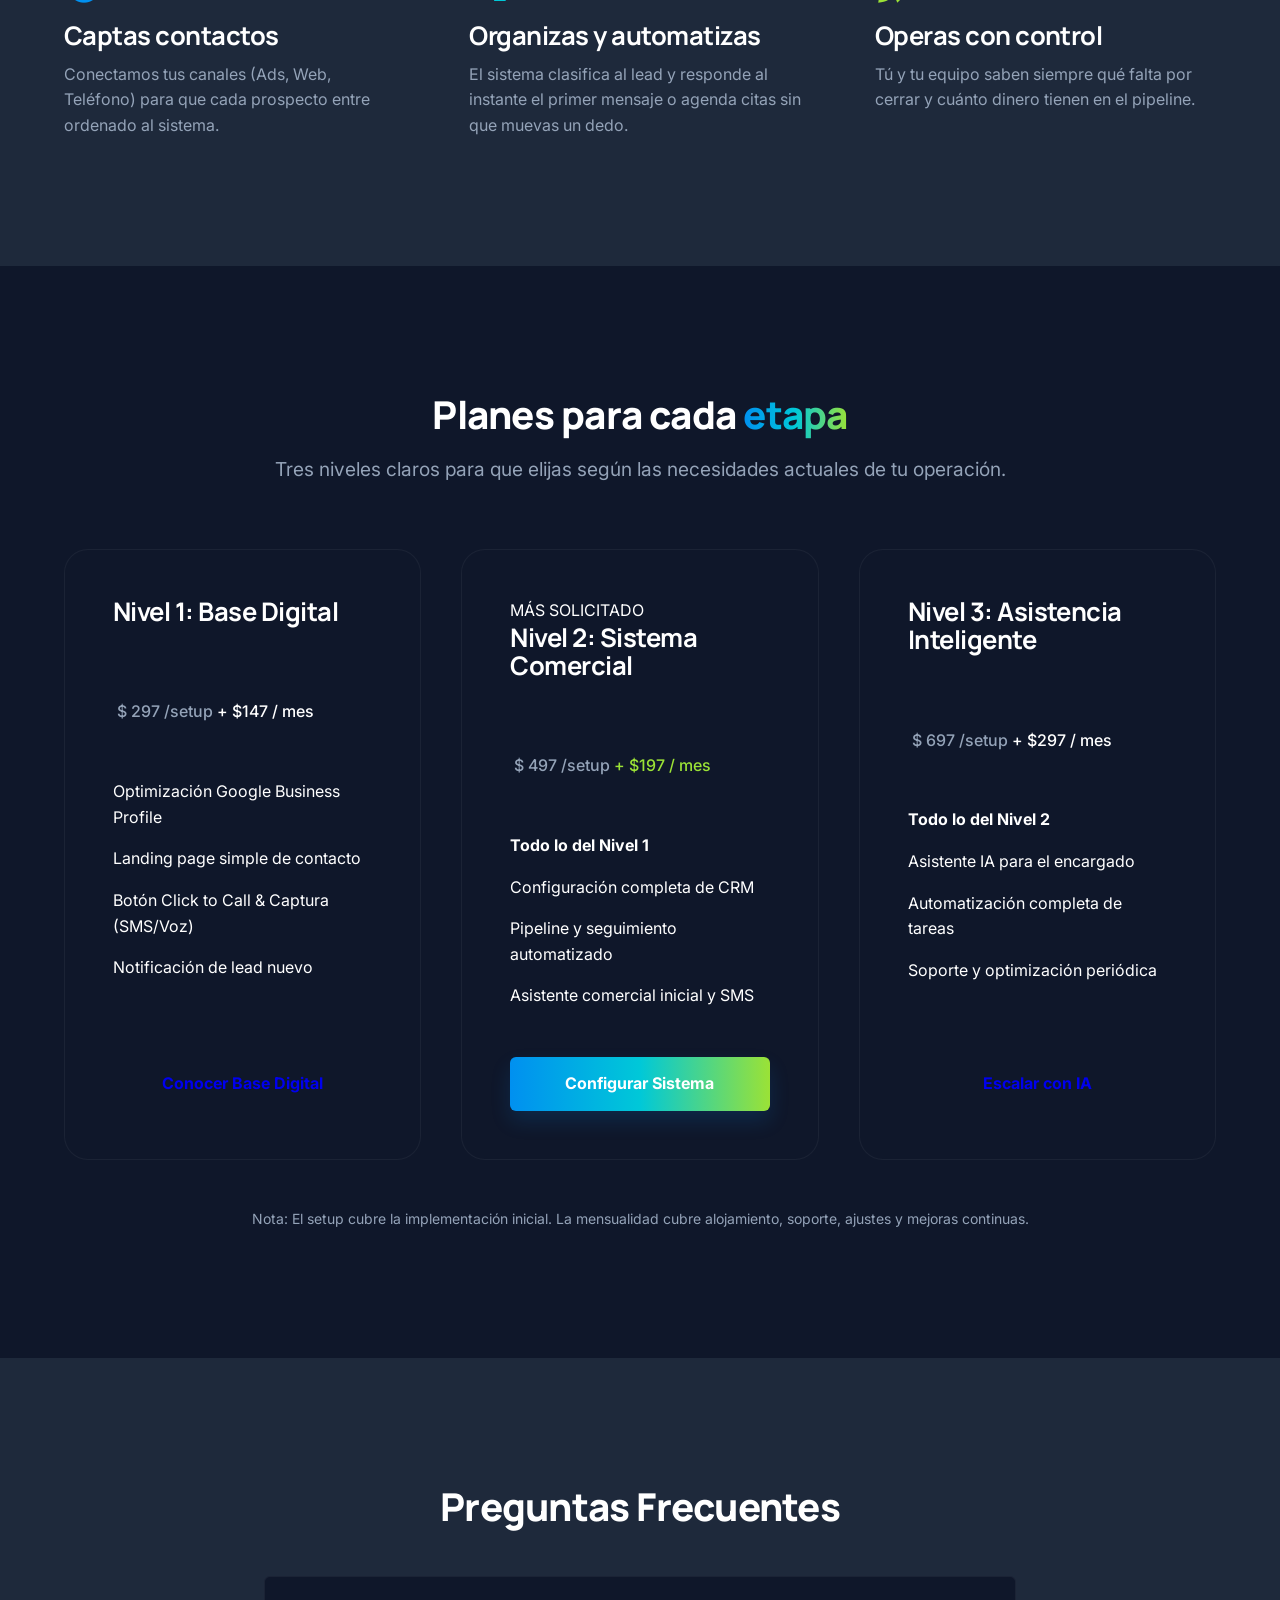
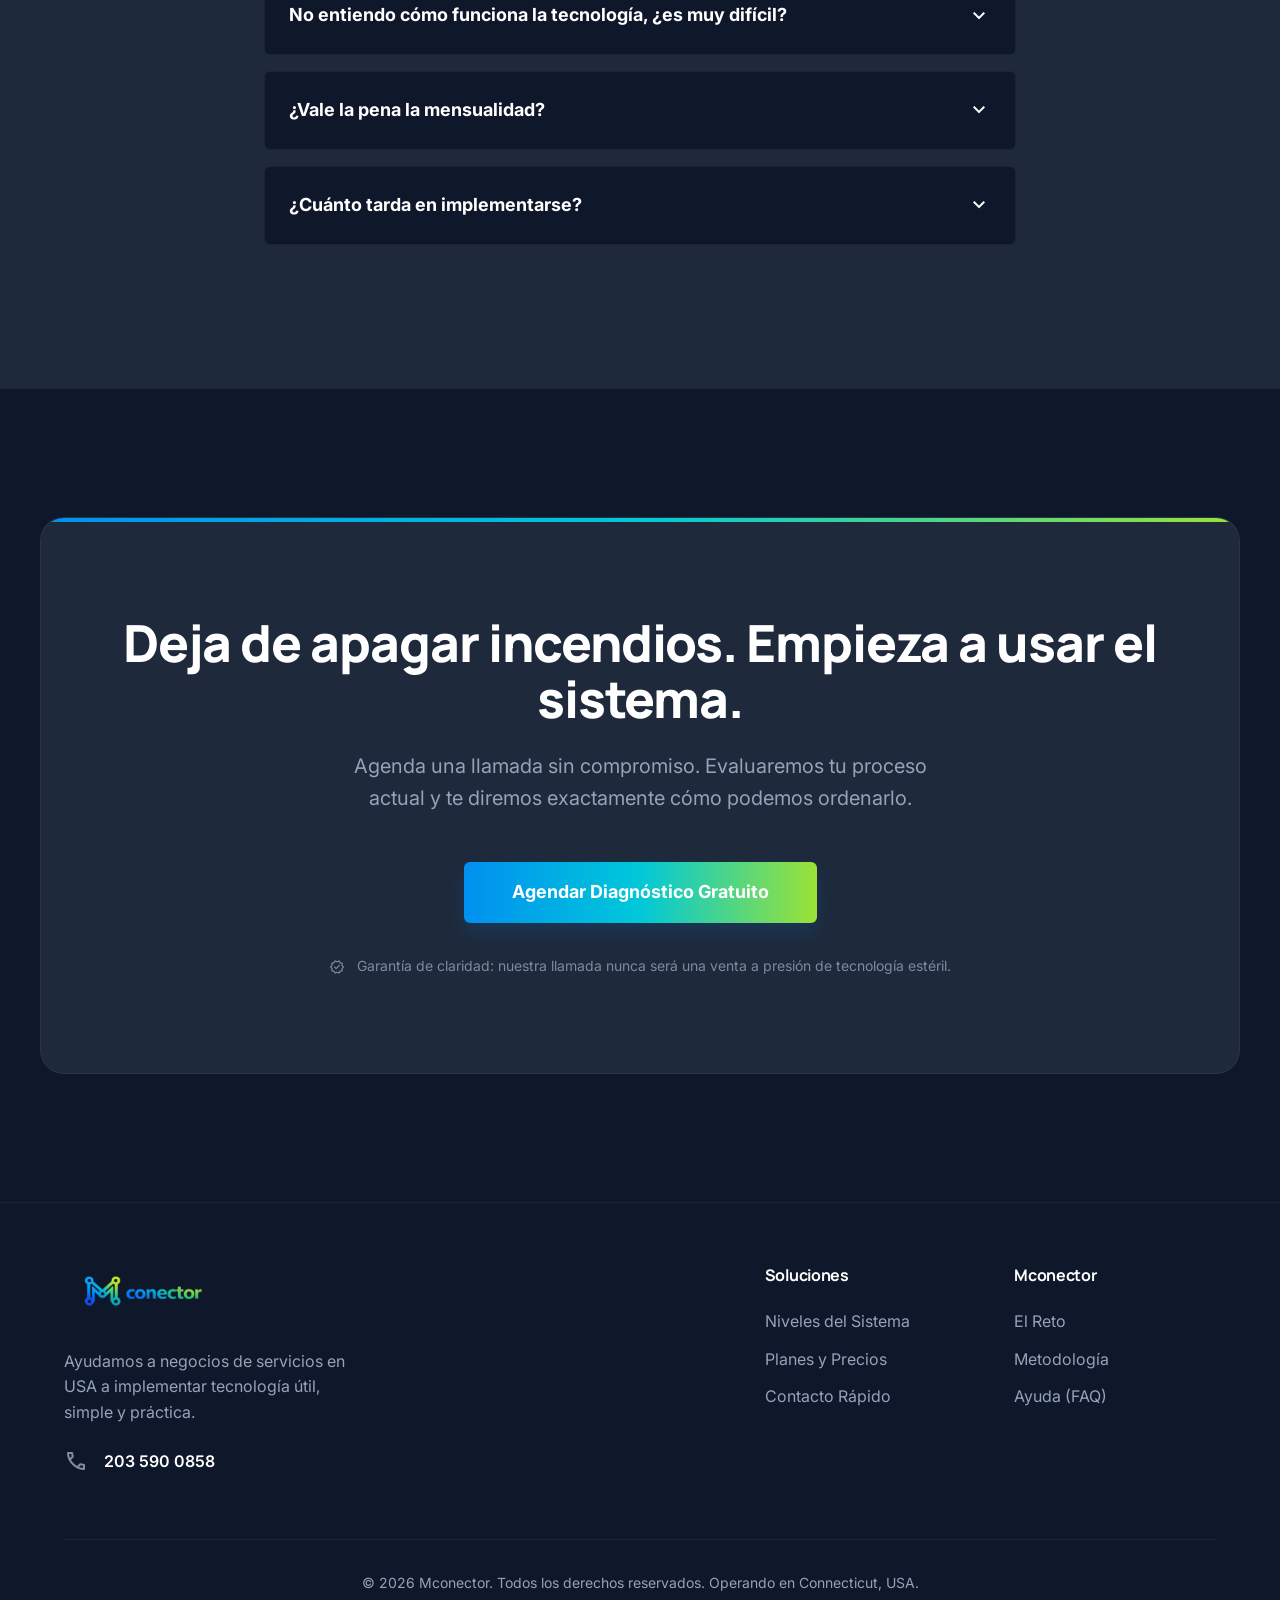
==== commit 99f48426: "fix: Update homepage CTAs to point to Solutions section" ====
--- a/index.html
+++ b/index.html
@@ -44,7 +44,7 @@
             </p>
             <div class="hero-actions">
                 <a href="agendar.html" class="btn btn-primary">Agenda una llamada</a>
-                <a href="explorar.html" class="btn btn-secondary">Explorar el sistema</a>
+                <a href="#planes" class="btn btn-secondary">Ver Soluciones</a>
             </div>
             
             <div class="trust-bar">
@@ -257,7 +257,7 @@
             <div>
                 <h4 class="footer-heading">Soluciones</h4>
                 <ul class="footer-links">
-                    <li><a href="explorar.html">Explorar el Sistema</a></li>
+                    <li><a href="#planes">Niveles del Sistema</a></li>
                     <li><a href="index.html#planes">Planes y Precios</a></li>
                     <li><a href="agendar.html">Contacto Rápido</a></li>
                 </ul>
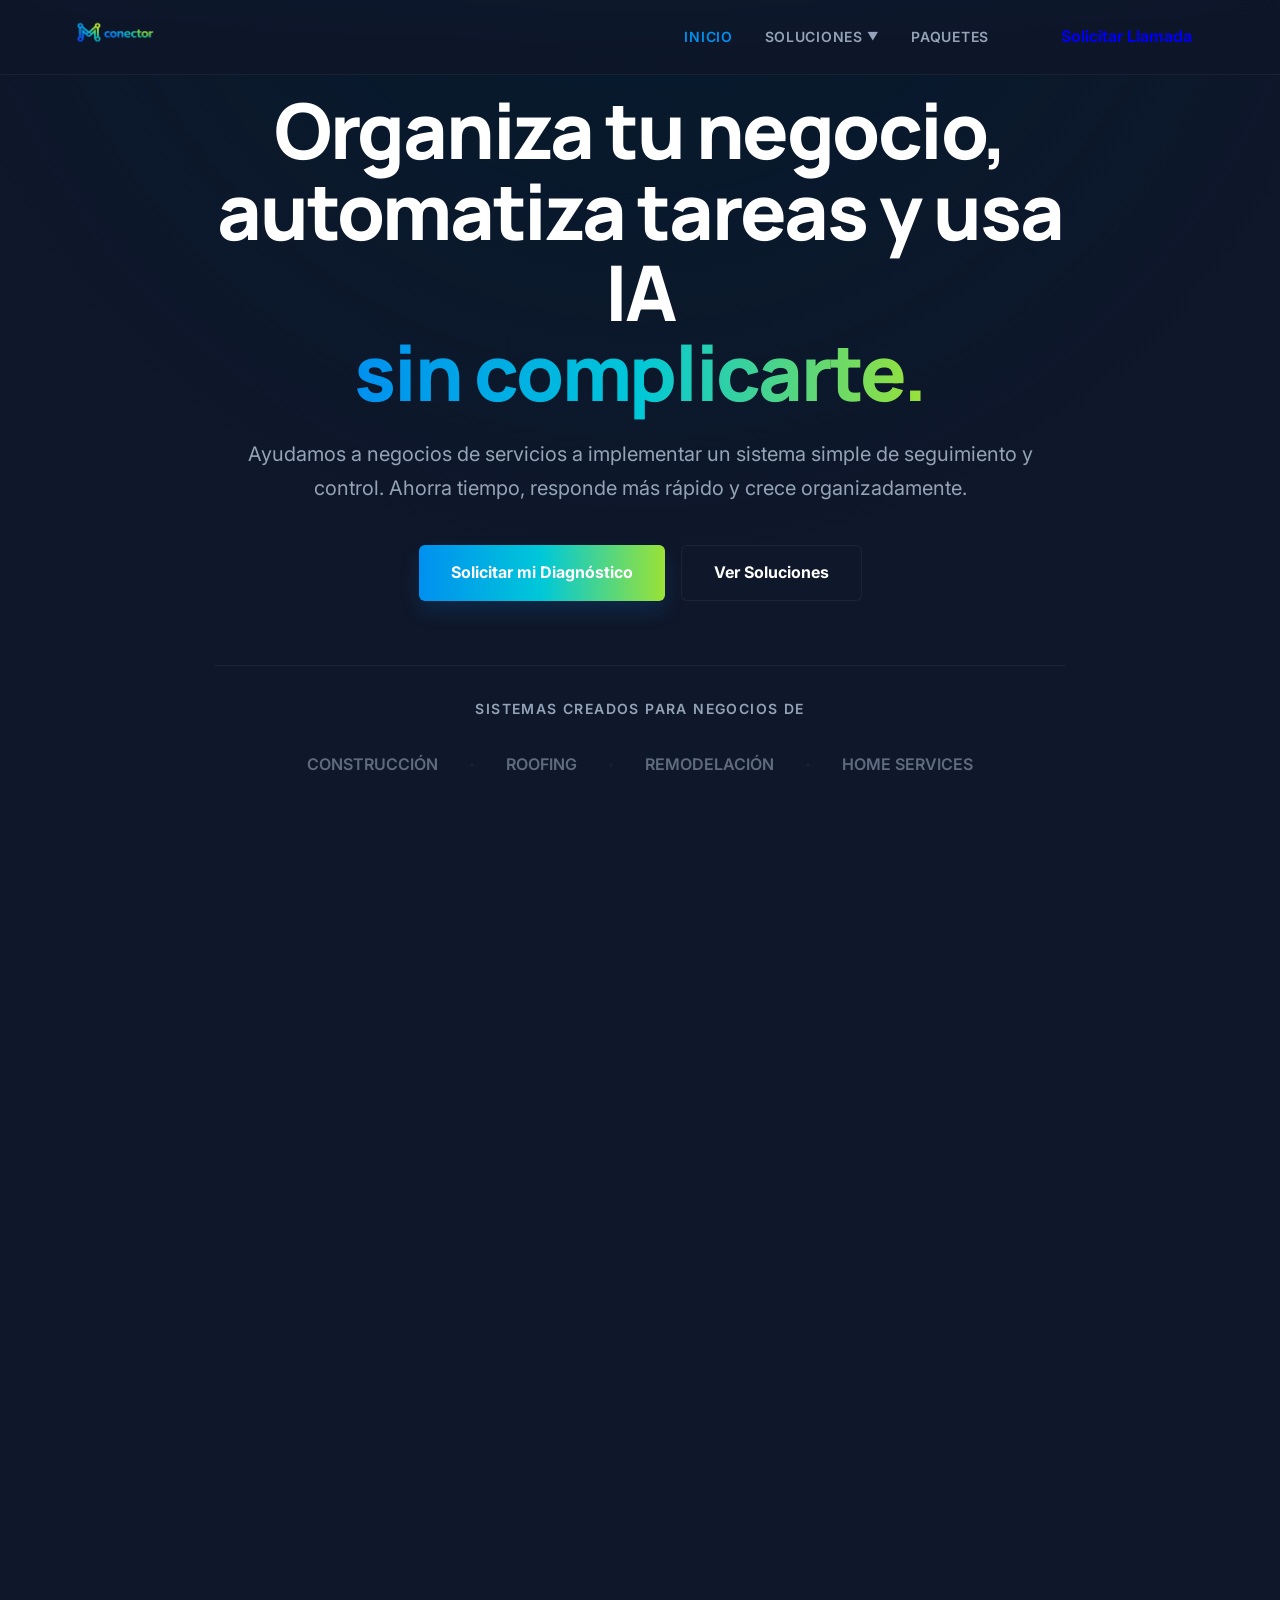
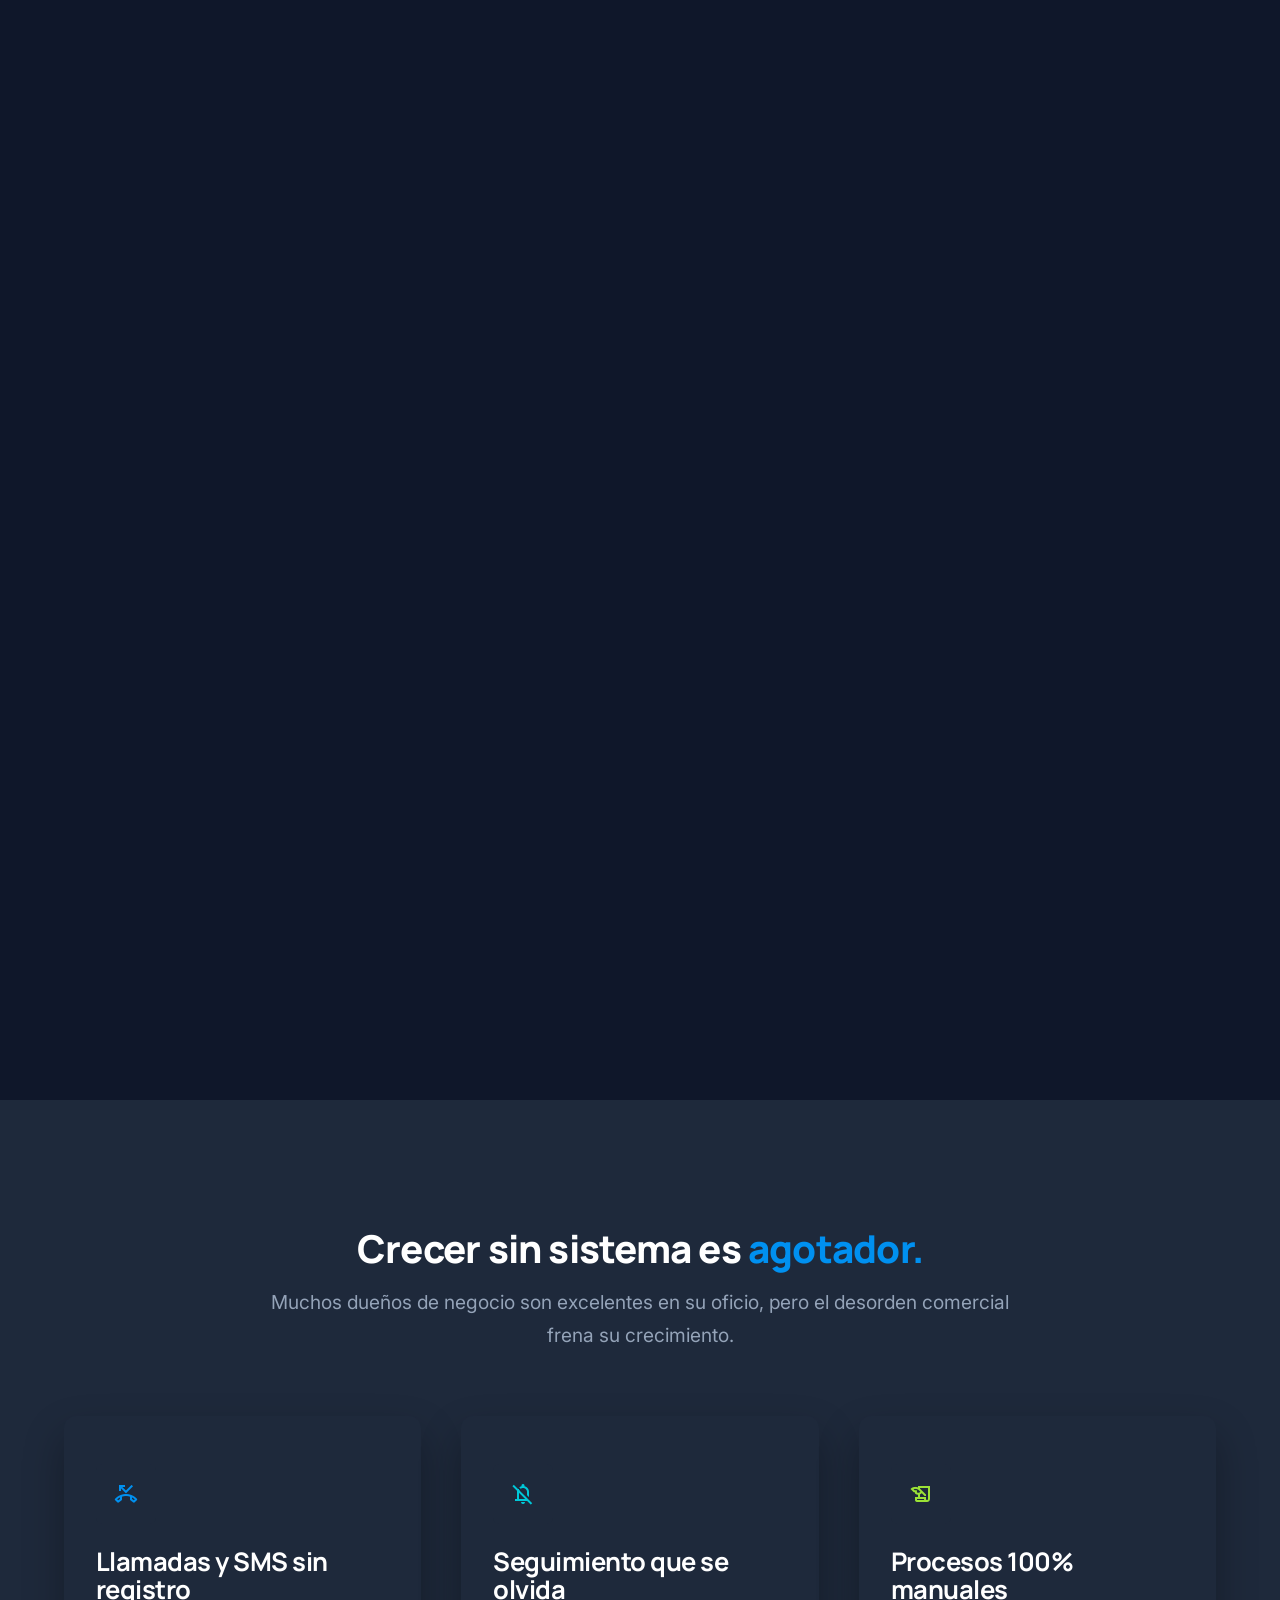
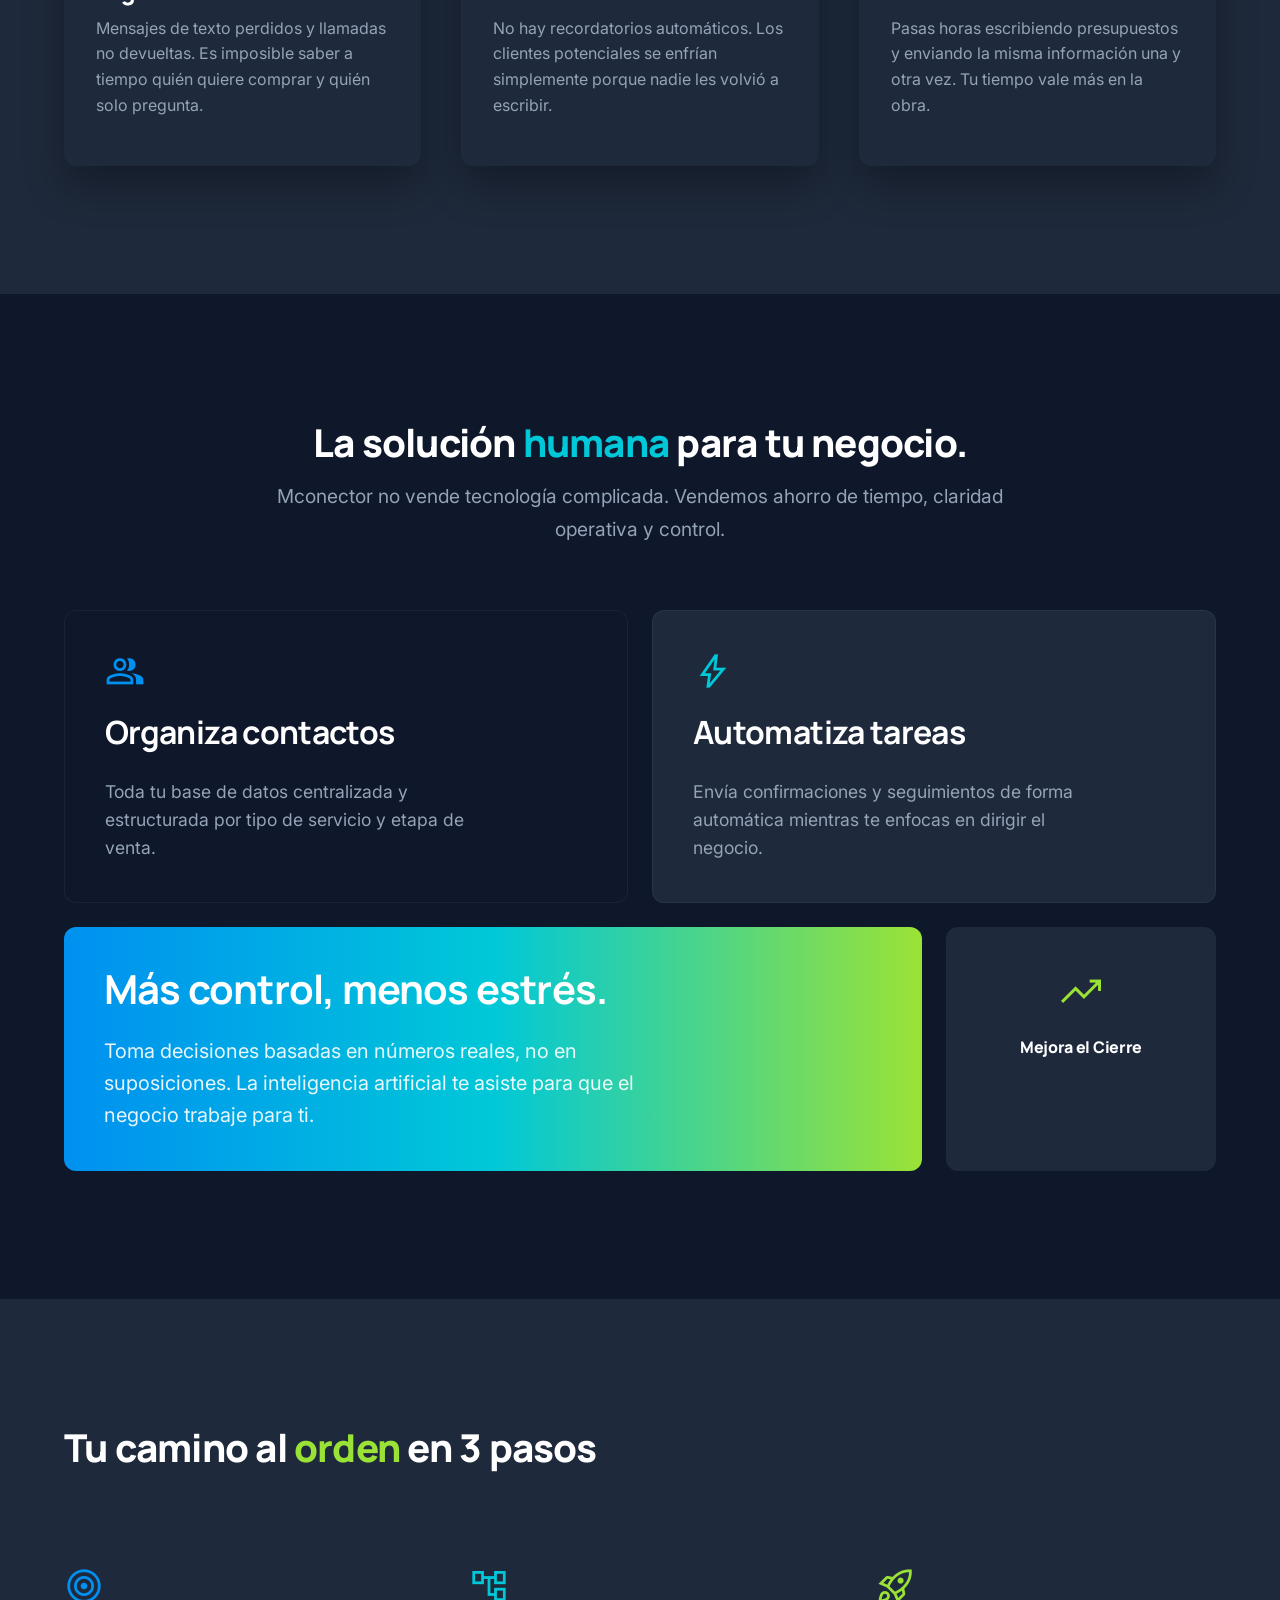
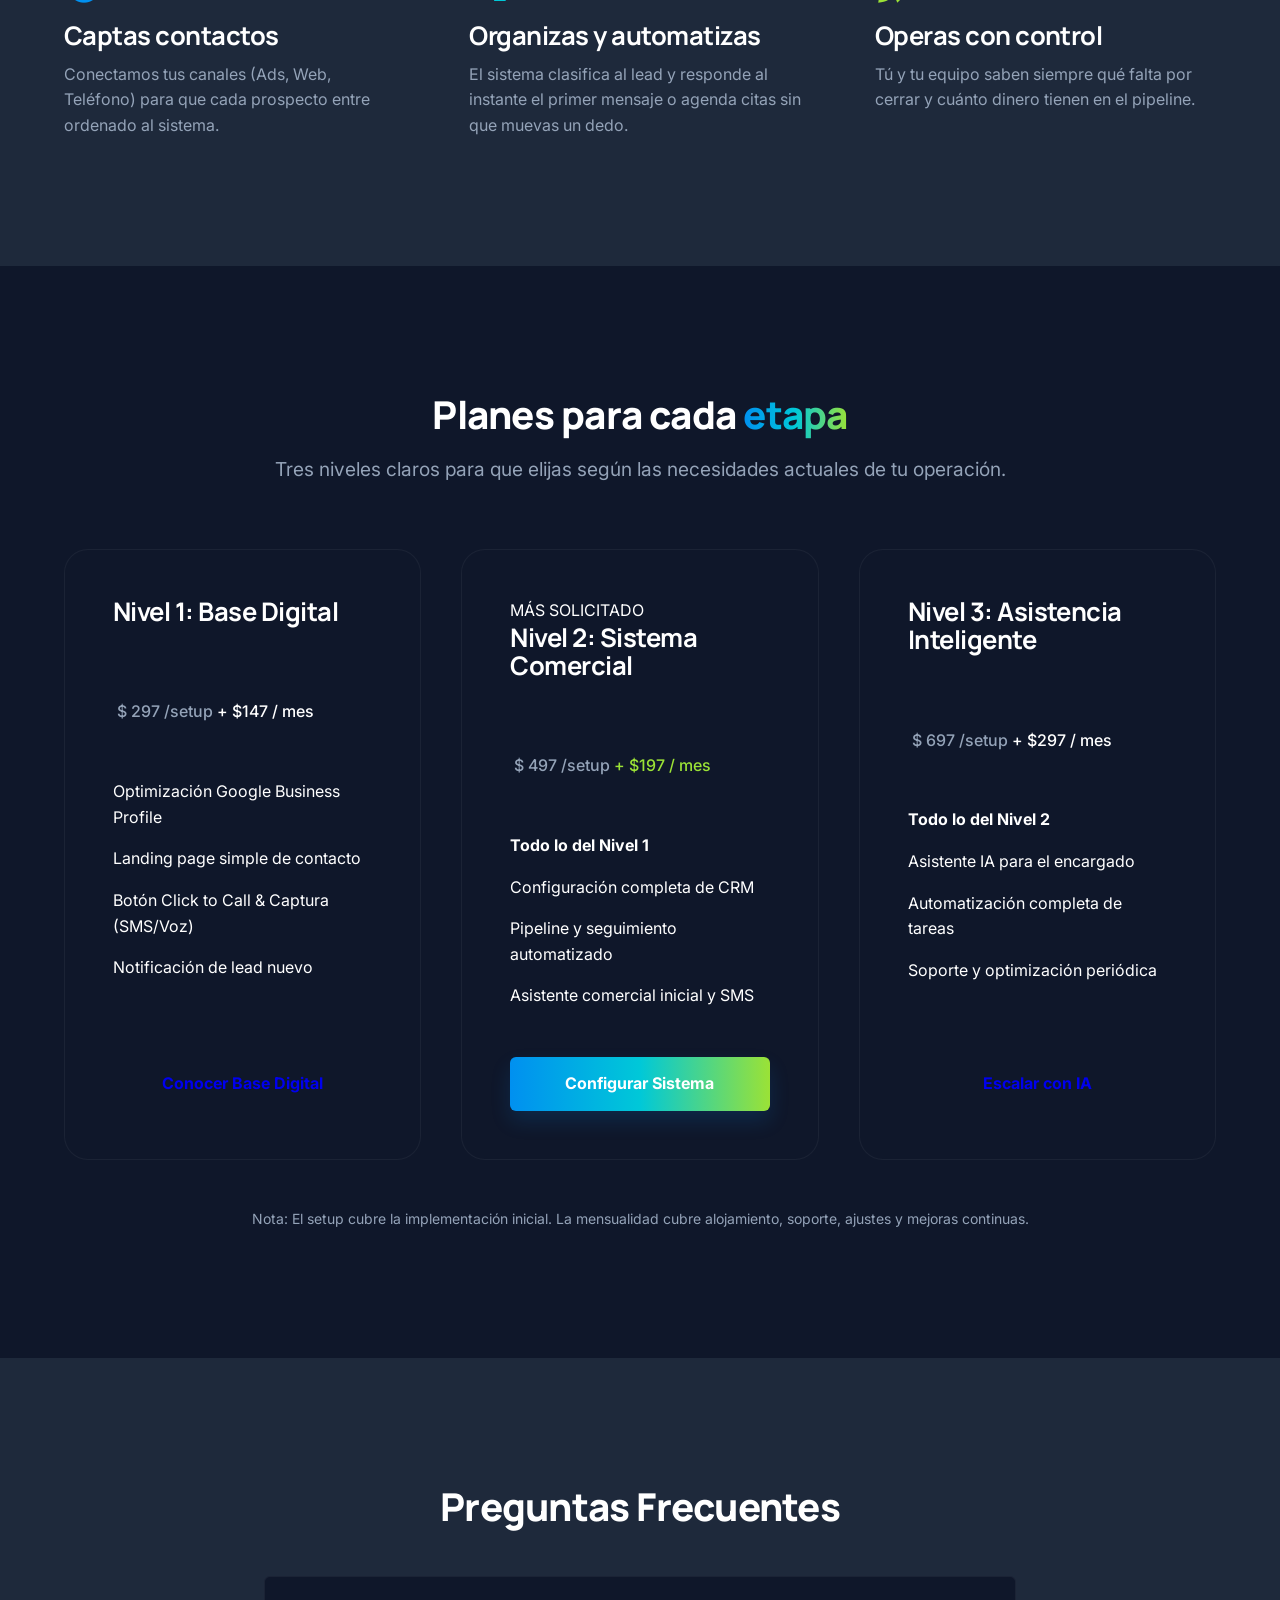
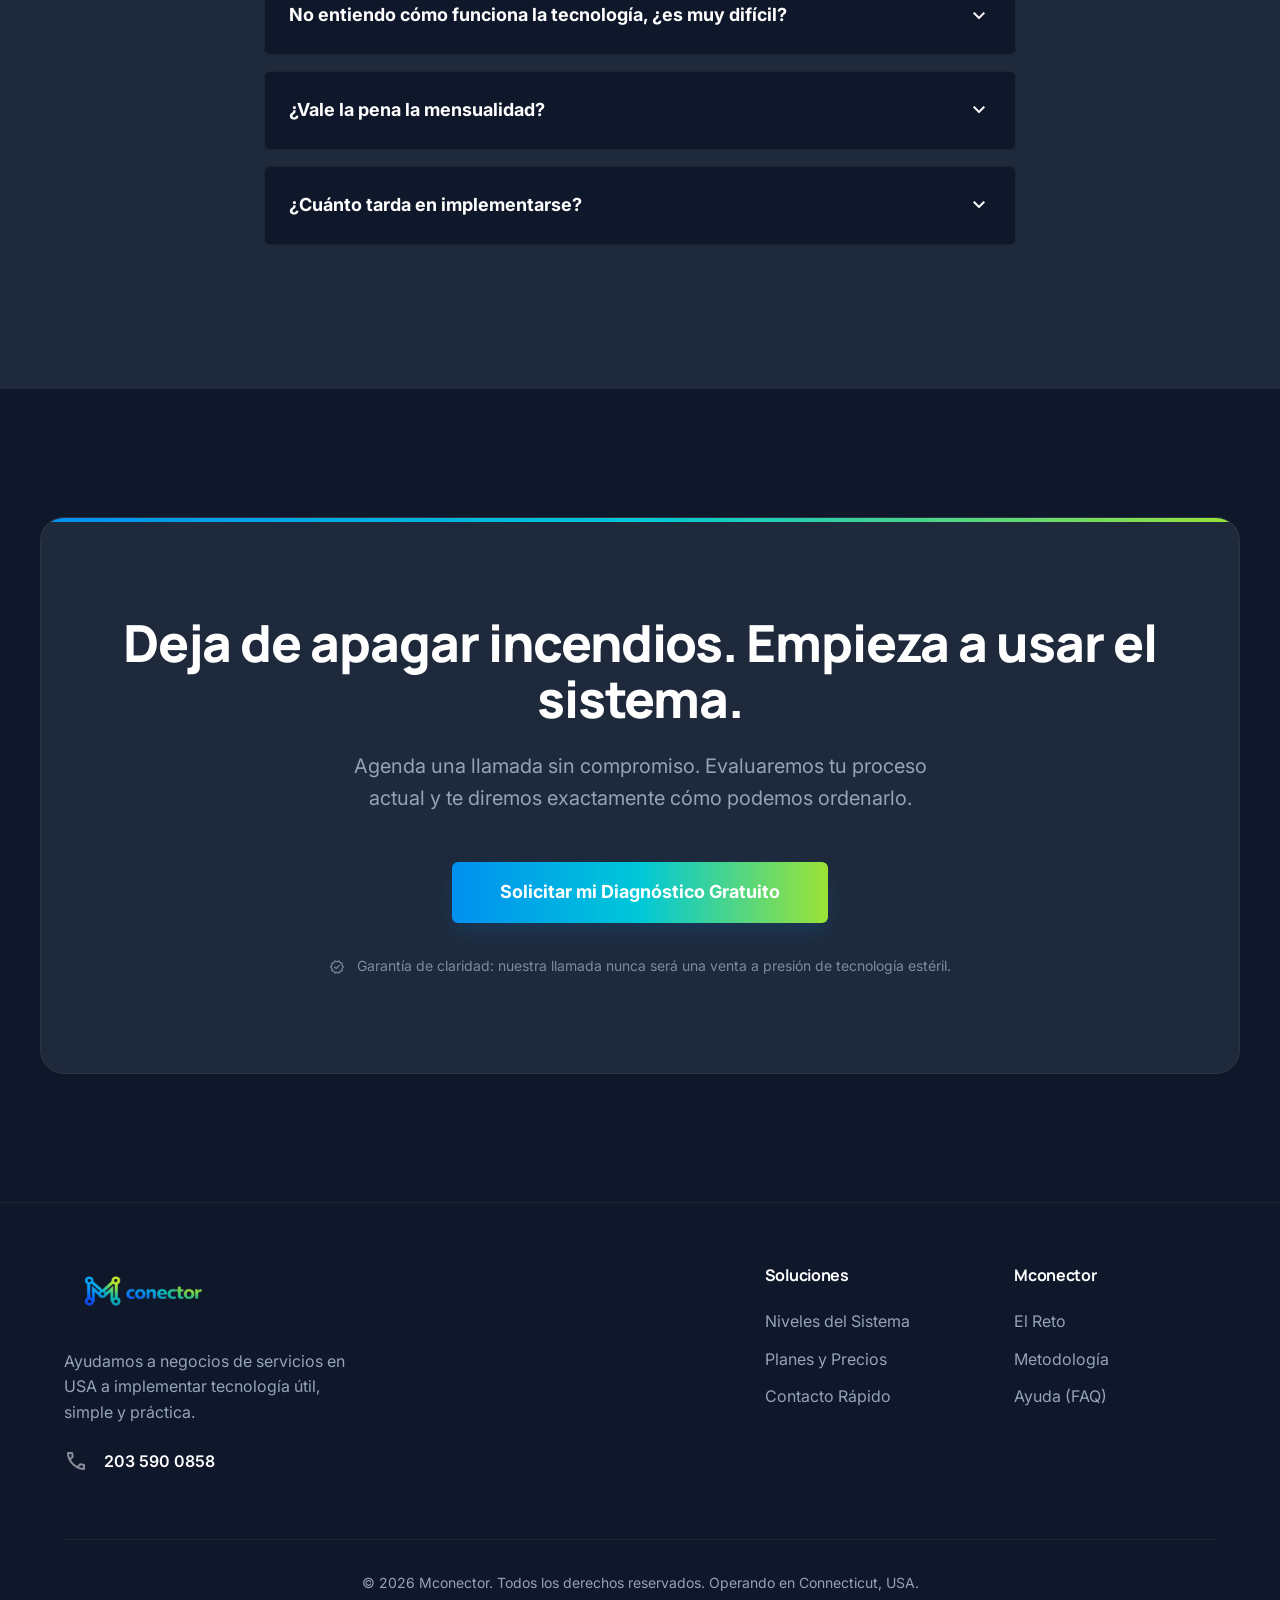
==== commit 8d10fcaf: "feat: Change all CTAs from 'Schedule Call' to 'Request Diagnosis' across the entire site" ====
--- a/index.html
+++ b/index.html
@@ -26,7 +26,7 @@
                 </div>
             </div>
             <a href="#planes" class="nav-link">Paquetes</a>
-            <a href="agendar.html" class="btn btn-outline" style="padding: 0.5rem 1.5rem; margin-left: 1rem;">Agendar Llamada</a>
+            <a href="agendar.html" class="btn btn-outline" style="padding: 0.5rem 1.5rem; margin-left: 1rem;">Solicitar Llamada</a>
         </div>
         </div>
     </nav>
@@ -43,7 +43,7 @@
                 Ayudamos a negocios de servicios a implementar un sistema simple de seguimiento y control. Ahorra tiempo, responde más rápido y crece organizadamente.
             </p>
             <div class="hero-actions">
-                <a href="agendar.html" class="btn btn-primary">Agenda una llamada</a>
+                <a href="agendar.html" class="btn btn-primary">Solicitar mi Diagnóstico</a>
                 <a href="#planes" class="btn btn-secondary">Ver Soluciones</a>
             </div>
             
@@ -239,7 +239,7 @@
         <div class="container cta-section">
             <h2 style="font-size: clamp(2.5rem, 4vw, 3.5rem); margin-bottom: 1.5rem;">Deja de apagar incendios. Empieza a usar el sistema.</h2>
             <p style="font-size: 1.25rem; max-width: 600px; margin: 0 auto 3rem;">Agenda una llamada sin compromiso. Evaluaremos tu proceso actual y te diremos exactamente cómo podemos ordenarlo.</p>
-            <a href="agendar.html" class="btn btn-primary" style="font-size: 1.125rem; padding: 1rem 3rem;">Agendar Diagnóstico Gratuito</a>
+            <a href="agendar.html" class="btn btn-primary" style="font-size: 1.125rem; padding: 1rem 3rem;">Solicitar mi Diagnóstico Gratuito</a>
             <p style="margin-top: 2rem; font-size: 0.875rem; opacity: 0.8;"><span class="material-symbols-outlined" style="vertical-align: middle; font-size: 1rem; margin-right: 0.5rem;">verified</span> Garantía de claridad: nuestra llamada nunca será una venta a presión de tecnología estéril.</p>
         </div>
     </section>
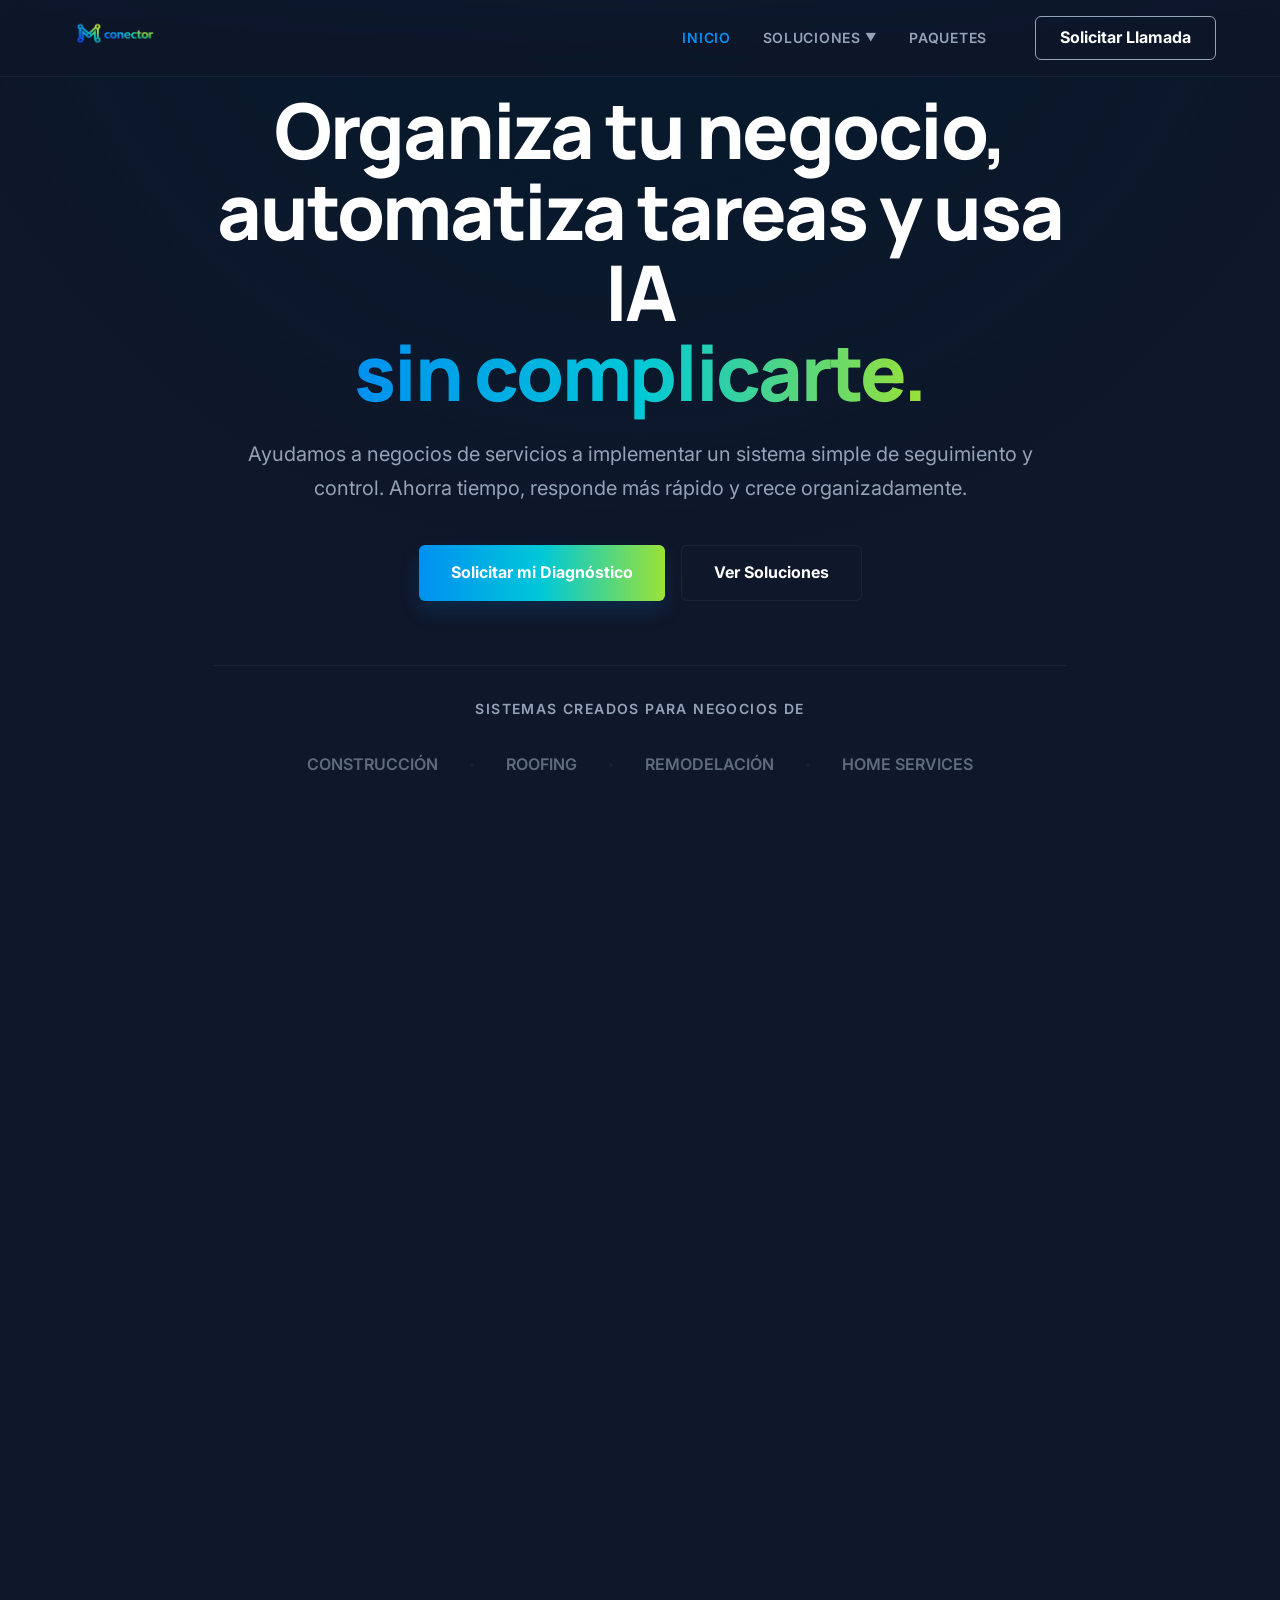
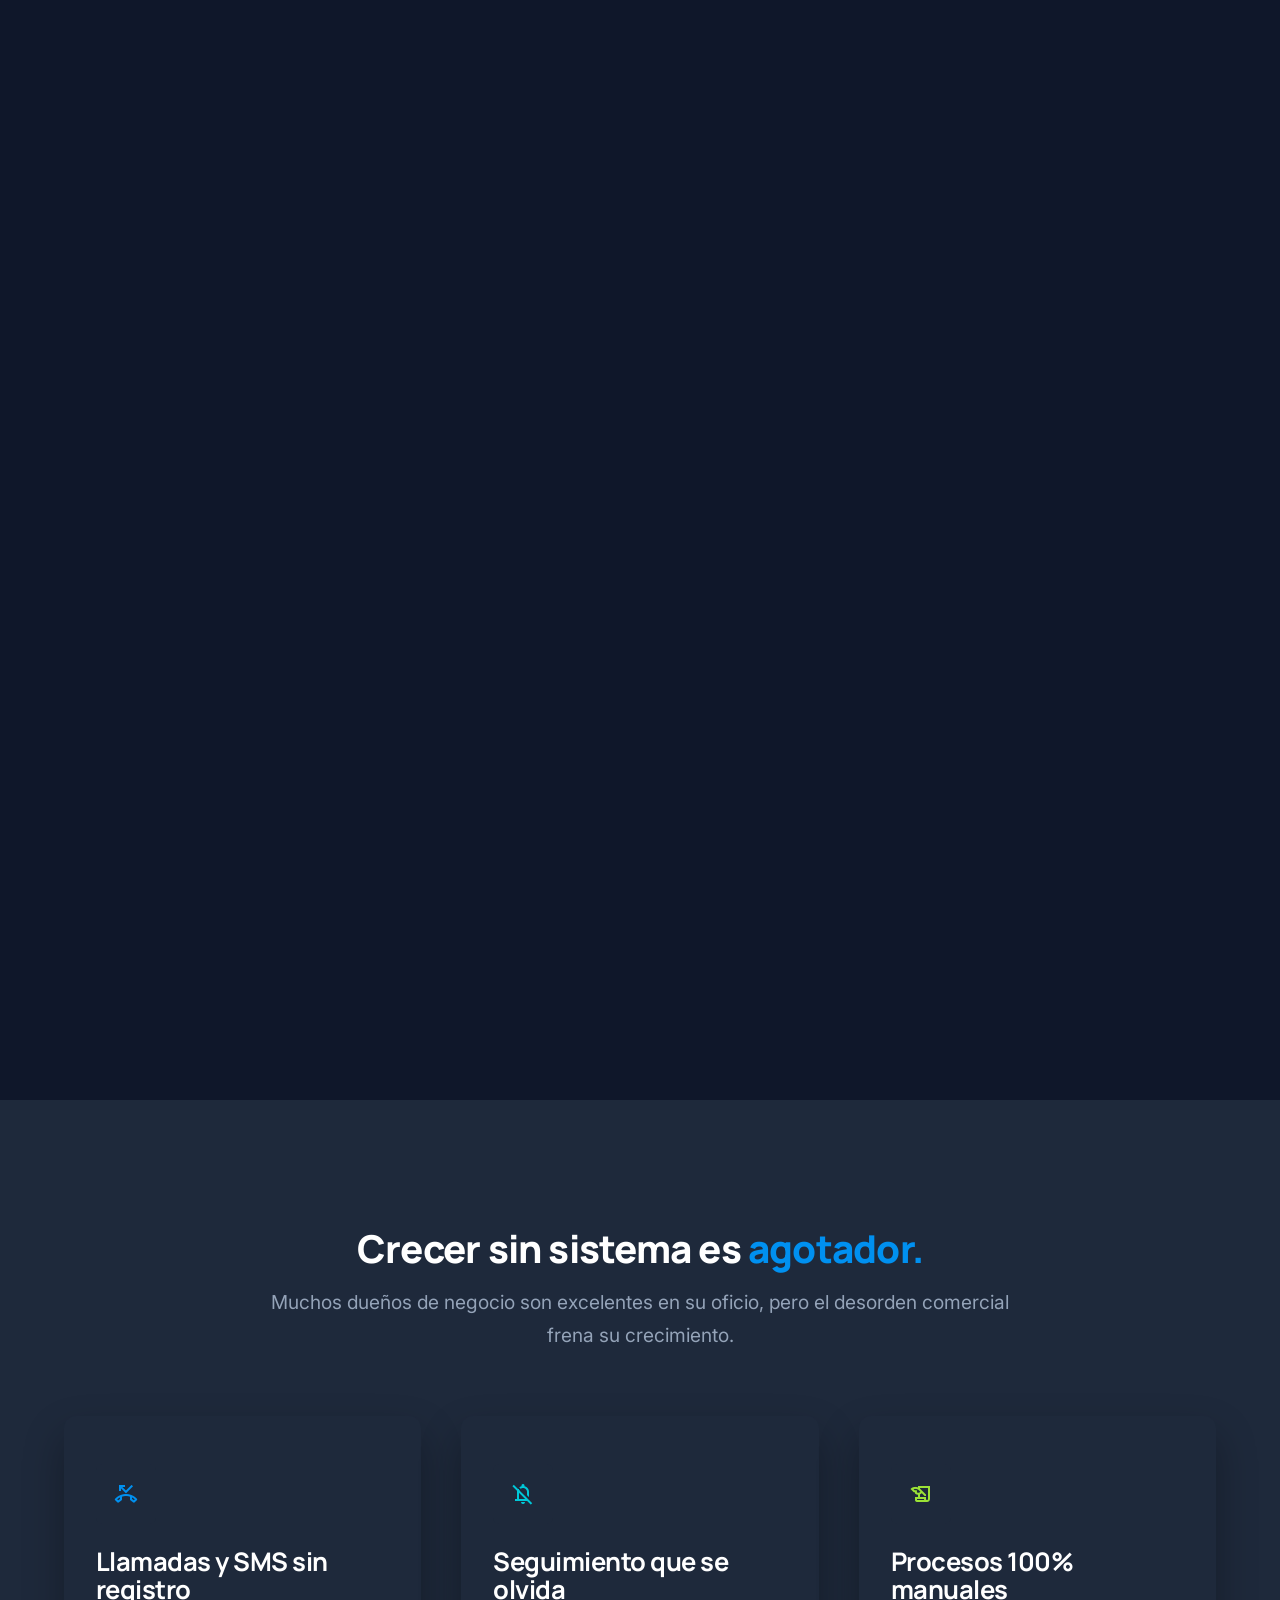
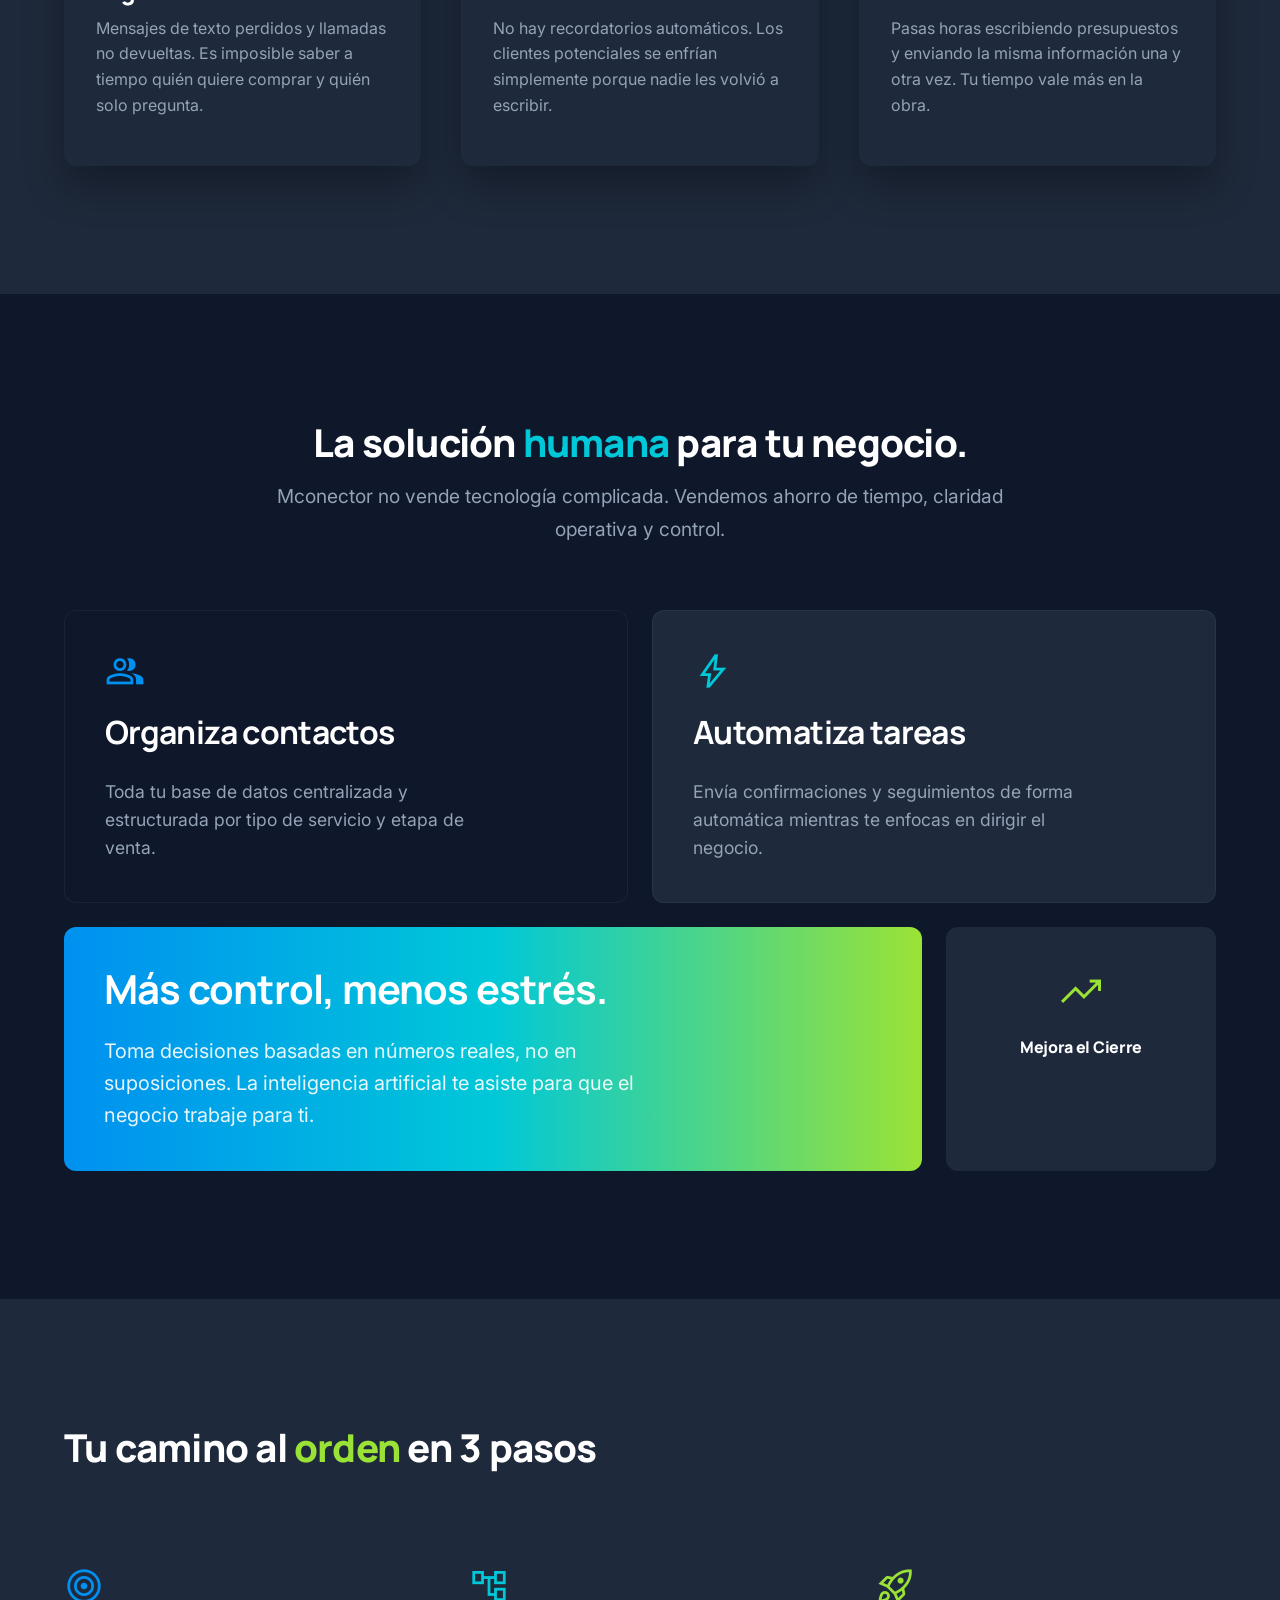
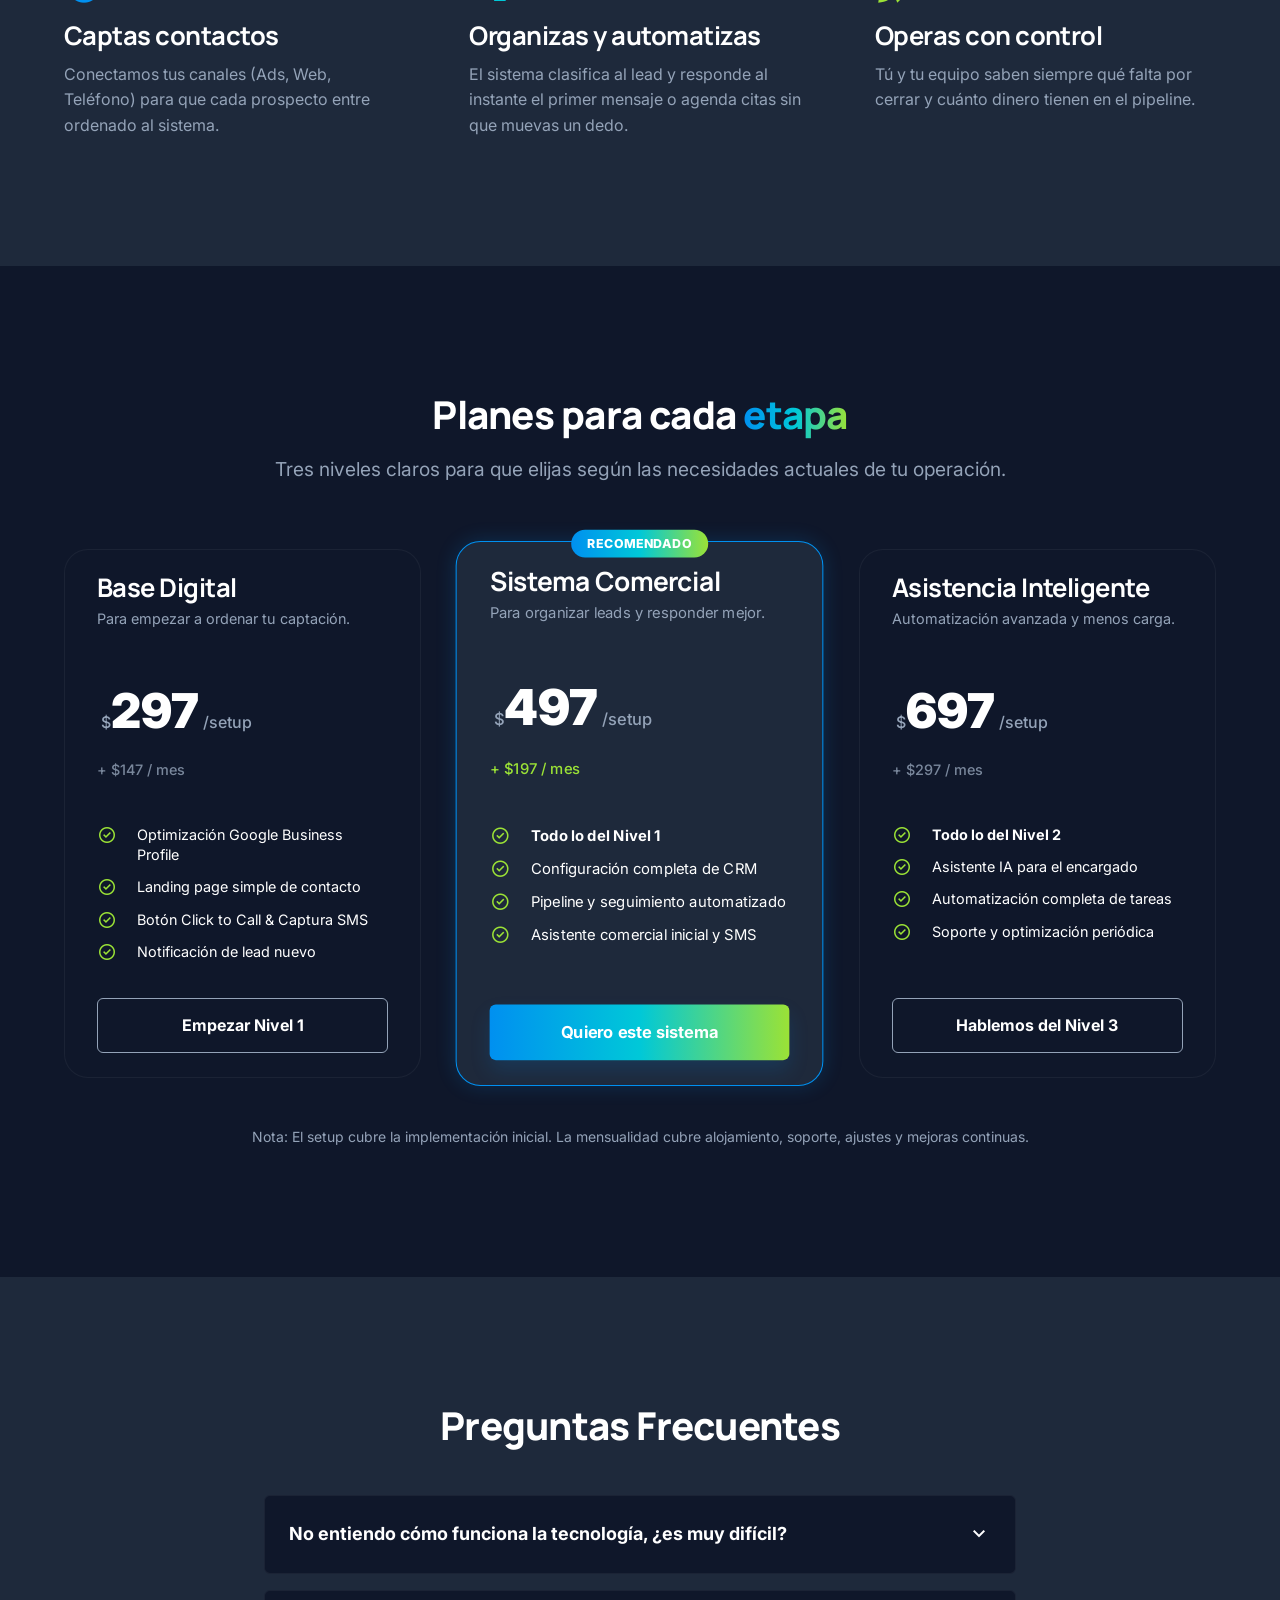
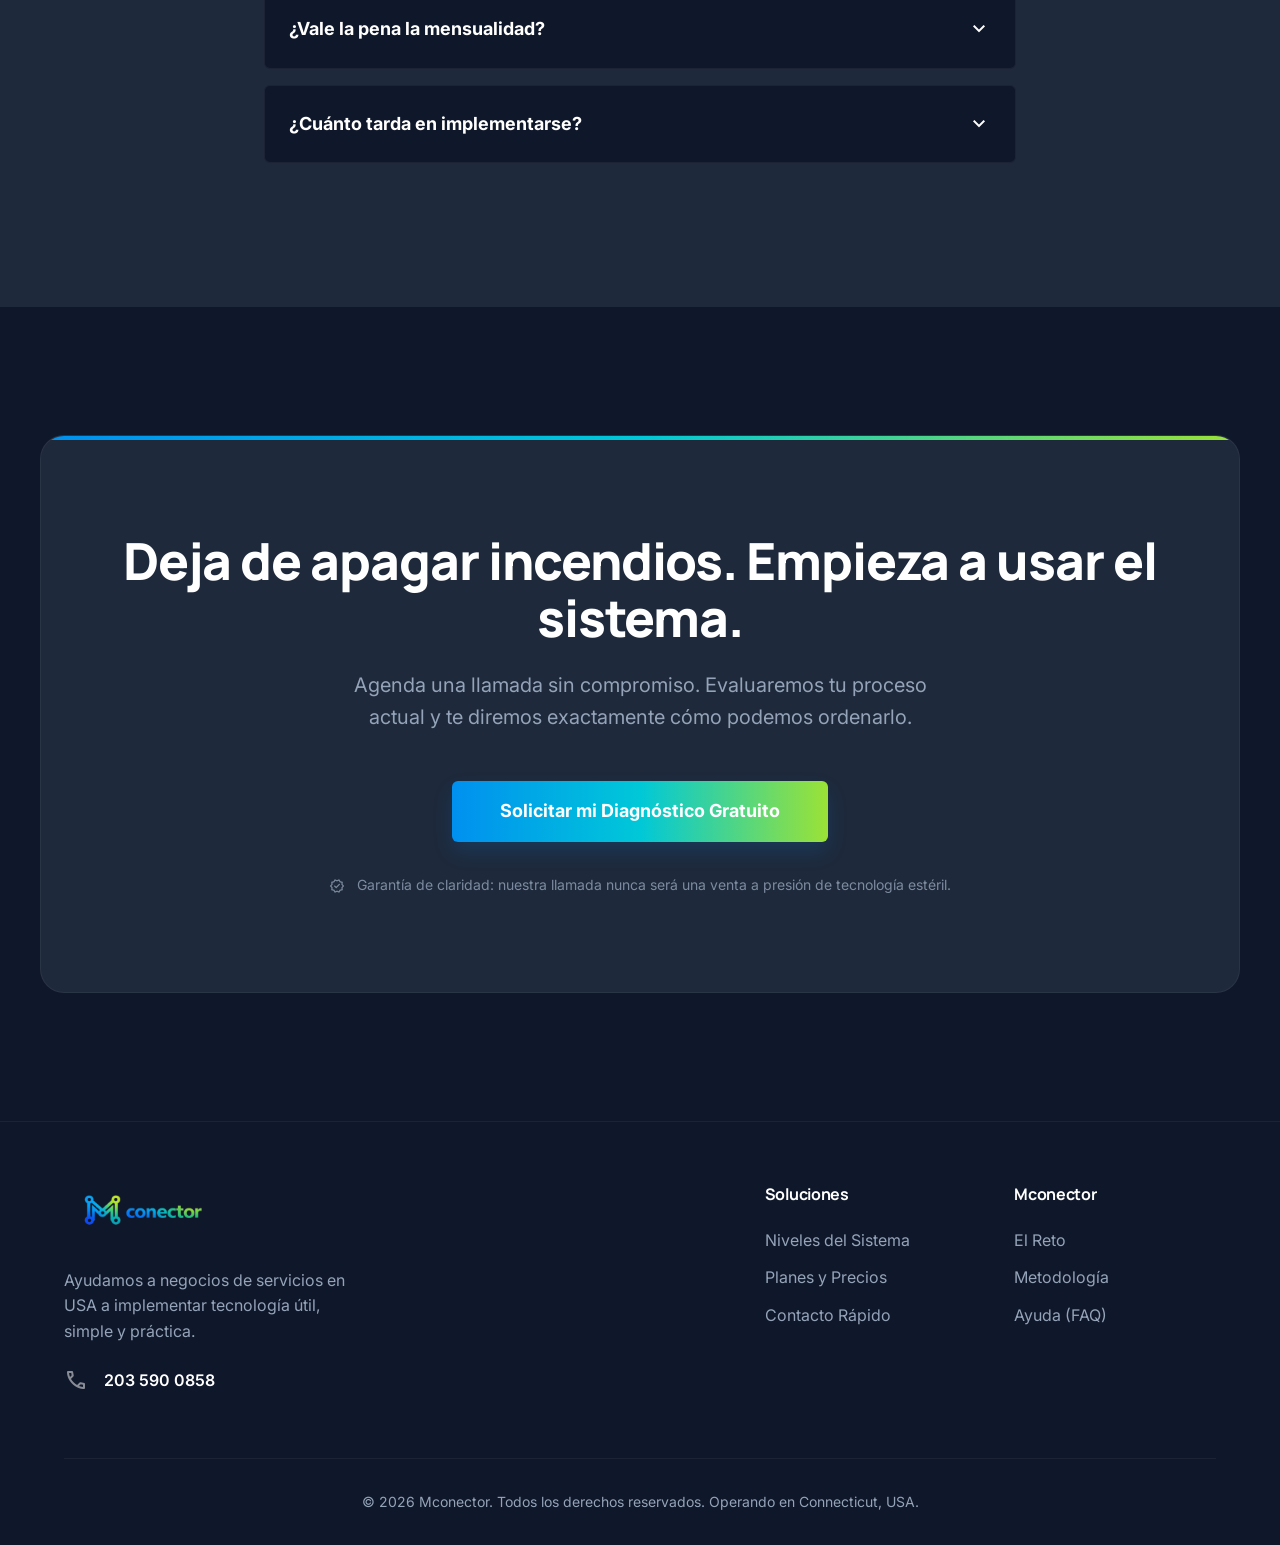
==== commit ed69f1f9: "Refactor: Finalized compact pricing design, restored icons/subtitles, and optimized funnel pages." ====
--- a/index.html
+++ b/index.html
@@ -10,7 +10,7 @@
 
     <!-- Top Navigation -->
     <nav class="navbar">
-        <div class="container flex-between">
+        <div class="container">
             <div class="logo">
                 <!-- Using the provided logo -->
                 <img src="Marca/logo.png" alt="Mconector" height="32" style="max-height: 36px;">
@@ -158,53 +158,56 @@
         </div>
 
         <div class="container grid grid-3">
-            <!-- Nivel 1 -->
+            <!-- Base Digital -->
             <div class="pricing-card">
-                <h3 class="heading-sm">Nivel 1: Base Digital</h3>
+                <h3 class="heading-sm" style="margin-bottom: 0.5rem;">Base Digital</h3>
+                <p style="font-size: 0.9rem; color: var(--on-surface-variant); margin-bottom: 1.25rem; line-height: 1.3;">Para empezar a ordenar tu captación.</p>
                 <div class="price">
-                    <span class="currency">$</span><span class="amount">297</span> <span class="term">/setup</span><br>
-                    <span class="monthly-fee" style="font-size: 1rem; color: var(--text-secondary);">+ $147 / mes</span>
-                </div>
+                    <span class="currency">$</span>297<span class="term">/setup</span>
+                </div>
+                <div style="font-size: 0.9rem; font-weight: 500; color: var(--on-surface-variant); margin-bottom: 1.25rem; opacity: 0.8;">+ $147 / mes</div>
                 <ul class="pricing-features">
-                    <li>Optimización Google Business Profile</li>
-                    <li>Landing page simple de contacto</li>
-                    <li>Botón Click to Call & Captura (SMS/Voz)</li>
-                    <li>Notificación de lead nuevo</li>
+                    <li><span class="material-symbols-outlined" style="color: var(--tertiary); margin-right: 0.75rem; font-size: 1.25rem;">check_circle</span>Optimización Google Business Profile</li>
+                    <li><span class="material-symbols-outlined" style="color: var(--tertiary); margin-right: 0.75rem; font-size: 1.25rem;">check_circle</span>Landing page simple de contacto</li>
+                    <li><span class="material-symbols-outlined" style="color: var(--tertiary); margin-right: 0.75rem; font-size: 1.25rem;">check_circle</span>Botón Click to Call & Captura SMS</li>
+                    <li><span class="material-symbols-outlined" style="color: var(--tertiary); margin-right: 0.75rem; font-size: 1.25rem;">check_circle</span>Notificación de lead nuevo</li>
                 </ul>
-                <a href="base-digital.html" class="btn btn-outline" style="width: 100%;">Conocer Base Digital</a>
-            </div>
-
-            <!-- Nivel 2: Featured -->
-            <div class="pricing-card popular">
-                <div class="popular-badge">MÁS SOLICITADO</div>
-                <h3 class="heading-sm">Nivel 2: Sistema Comercial</h3>
+                <a href="base-digital.html" class="btn btn-outline" style="width: 100%; margin-top: auto;">Empezar Nivel 1</a>
+            </div>
+
+            <!-- Sistema Comercial -->
+            <div class="pricing-card featured">
+                <div class="pricing-badge">RECOMENDADO</div>
+                <h3 class="heading-sm" style="margin-bottom: 0.5rem;">Sistema Comercial</h3>
+                <p style="font-size: 0.9rem; color: var(--on-surface-variant); margin-bottom: 1.25rem; line-height: 1.3;">Para organizar leads y responder mejor.</p>
                 <div class="price">
-                    <span class="currency">$</span><span class="amount">497</span> <span class="term">/setup</span><br>
-                    <span class="monthly-fee" style="font-size: 1rem; color: var(--tertiary);">+ $197 / mes</span>
-                </div>
+                    <span class="currency">$</span>497<span class="term">/setup</span>
+                </div>
+                <div style="font-size: 0.9rem; font-weight: 500; color: var(--tertiary); margin-bottom: 1.25rem;">+ $197 / mes</div>
                 <ul class="pricing-features">
-                    <li><strong>Todo lo del Nivel 1</strong></li>
-                    <li>Configuración completa de CRM</li>
-                    <li>Pipeline y seguimiento automatizado</li>
-                    <li>Asistente comercial inicial y SMS</li>
+                    <li><span class="material-symbols-outlined" style="color: var(--tertiary); margin-right: 0.75rem; font-size: 1.25rem;">check_circle</span><strong>Todo lo del Nivel 1</strong></li>
+                    <li><span class="material-symbols-outlined" style="color: var(--tertiary); margin-right: 0.75rem; font-size: 1.25rem;">check_circle</span>Configuración completa de CRM</li>
+                    <li><span class="material-symbols-outlined" style="color: var(--tertiary); margin-right: 0.75rem; font-size: 1.25rem;">check_circle</span>Pipeline y seguimiento automatizado</li>
+                    <li><span class="material-symbols-outlined" style="color: var(--tertiary); margin-right: 0.75rem; font-size: 1.25rem;">check_circle</span>Asistente comercial inicial y SMS</li>
                 </ul>
-                <a href="sistema-comercial.html" class="btn btn-primary" style="width: 100%;">Configurar Sistema</a>
-            </div>
-
-            <!-- Nivel 3 -->
+                <a href="sistema-comercial.html" class="btn btn-primary" style="width: 100%; margin-top: auto;">Quiero este sistema</a>
+            </div>
+
+            <!-- Asistencia Inteligente -->
             <div class="pricing-card">
-                <h3 class="heading-sm">Nivel 3: Asistencia Inteligente</h3>
+                <h3 class="heading-sm" style="margin-bottom: 0.5rem;">Asistencia Inteligente</h3>
+                <p style="font-size: 0.9rem; color: var(--on-surface-variant); margin-bottom: 1.25rem; line-height: 1.3;">Automatización avanzada y menos carga.</p>
                 <div class="price">
-                    <span class="currency">$</span><span class="amount">697</span> <span class="term">/setup</span><br>
-                    <span class="monthly-fee" style="font-size: 1rem; color: var(--text-secondary);">+ $297 / mes</span>
-                </div>
+                    <span class="currency">$</span>697<span class="term">/setup</span>
+                </div>
+                <div style="font-size: 0.9rem; font-weight: 500; color: var(--on-surface-variant); margin-bottom: 1.25rem; opacity: 0.8;">+ $297 / mes</div>
                 <ul class="pricing-features">
-                    <li><strong>Todo lo del Nivel 2</strong></li>
-                    <li>Asistente IA para el encargado</li>
-                    <li>Automatización completa de tareas</li>
-                    <li>Soporte y optimización periódica</li>
+                    <li><span class="material-symbols-outlined" style="color: var(--tertiary); margin-right: 0.75rem; font-size: 1.25rem;">check_circle</span><strong>Todo lo del Nivel 2</strong></li>
+                    <li><span class="material-symbols-outlined" style="color: var(--tertiary); margin-right: 0.75rem; font-size: 1.25rem;">check_circle</span>Asistente IA para el encargado</li>
+                    <li><span class="material-symbols-outlined" style="color: var(--tertiary); margin-right: 0.75rem; font-size: 1.25rem;">check_circle</span>Automatización completa de tareas</li>
+                    <li><span class="material-symbols-outlined" style="color: var(--tertiary); margin-right: 0.75rem; font-size: 1.25rem;">check_circle</span>Soporte y optimización periódica</li>
                 </ul>
-                <a href="asistencia-inteligente.html" class="btn btn-outline" style="width: 100%;">Escalar con IA</a>
+                <a href="asistencia-inteligente.html" class="btn btn-outline" style="width: 100%; margin-top: auto;">Hablemos del Nivel 3</a>
             </div>
         </div>
         <div class="container text-center" style="margin-top: 3rem;">
--- a/styles.css
+++ b/styles.css
@@ -136,6 +136,18 @@
   padding: 1rem 0;
   border-bottom: 1px solid var(--outline);
   transition: all 0.3s ease;
+  display: flex;
+  justify-content: center;
+}
+
+.navbar .container {
+  max-width: 1200px;
+  width: 100%;
+  margin: 0 auto;
+  padding: 0 1.5rem;
+  display: flex;
+  align-items: center;
+  justify-content: space-between;
 }
 
 .nav-links {
@@ -214,6 +226,7 @@
   font-weight: 700;
   font-size: 1rem;
   text-decoration: none;
+  color: inherit;
   transition: all 0.3s cubic-bezier(0.4, 0, 0.2, 1);
   cursor: pointer;
   border: none;
@@ -245,6 +258,19 @@
 .btn-small {
   padding: 0.6rem 1.25rem;
   font-size: 0.875rem;
+}
+
+.btn-outline {
+  background: transparent;
+  color: var(--on-surface);
+  border: 1px solid var(--on-surface-variant);
+}
+
+.btn-outline:hover {
+  background: var(--surface-low);
+  border-color: var(--primary);
+  color: var(--primary);
+  transform: translateY(-2px);
 }
 
 /* Hero Scroll Section */
@@ -374,7 +400,7 @@
 .pricing-card {
   background: var(--surface-base);
   border: 1px solid var(--outline);
-  padding: 3rem;
+  padding: 1.5rem 2rem;
   border-radius: var(--radius-xl);
   display: flex;
   flex-direction: column;
@@ -383,9 +409,9 @@
 
 .pricing-card.featured {
   background: var(--surface-low);
-  border-color: rgba(0, 144, 240, 0.3);
-  box-shadow: var(--shadow-heavy);
-  transform: scale(1.02);
+  border: 1px solid var(--primary);
+  box-shadow: 0 0 20px rgba(0, 144, 240, 0.2);
+  transform: scale(1.03);
   z-index: 2;
 }
 
@@ -422,16 +448,18 @@
 
 .pricing-features {
   list-style: none;
-  margin: 2rem 0;
+  margin: 1.5rem 0;
   flex-grow: 1;
 }
 
 .pricing-features li {
   display: flex;
   align-items: flex-start;
-  gap: 0.75rem;
-  margin-bottom: 1rem;
-  color: var(--on-surface);
+  gap: 0.5rem;
+  margin-bottom: 0.75rem;
+  color: var(--on-surface);
+  font-size: 0.9rem;
+  line-height: 1.4;
 }
 
 .pricing-features .material-symbols-outlined {
